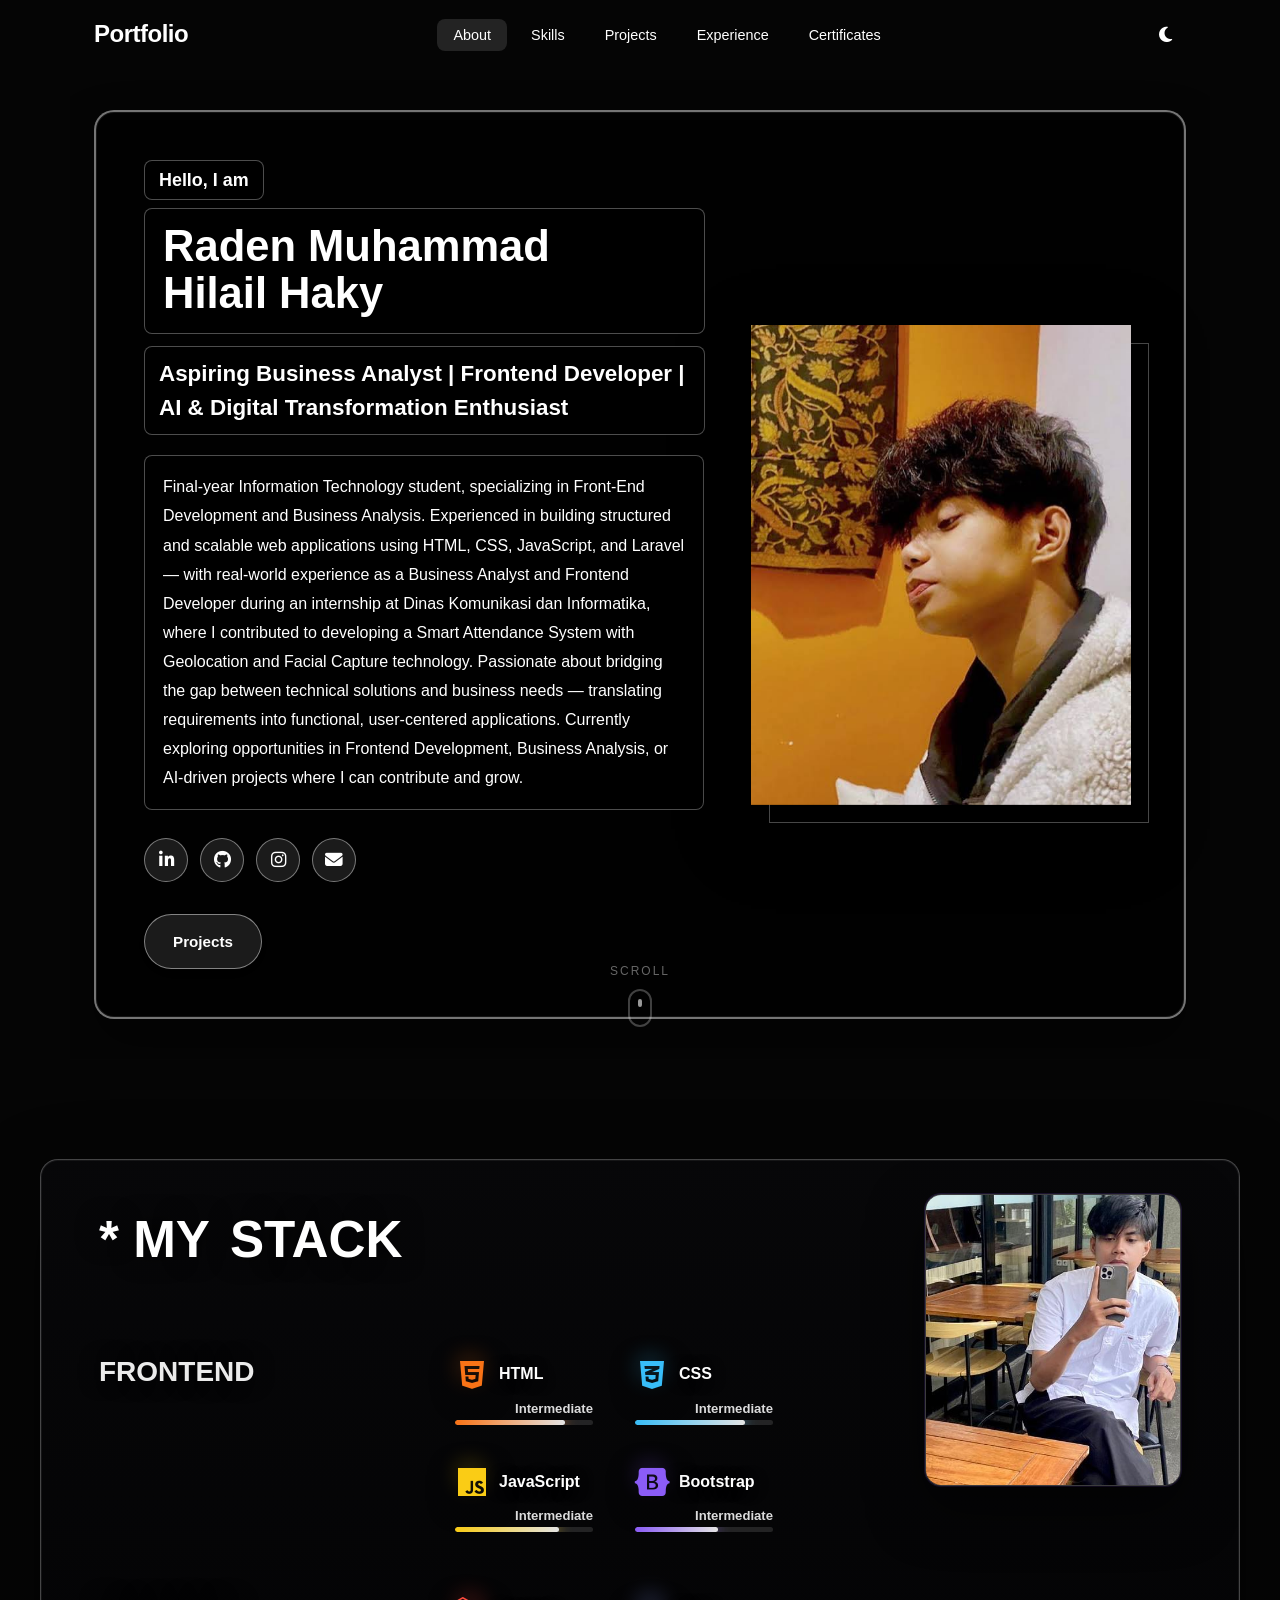
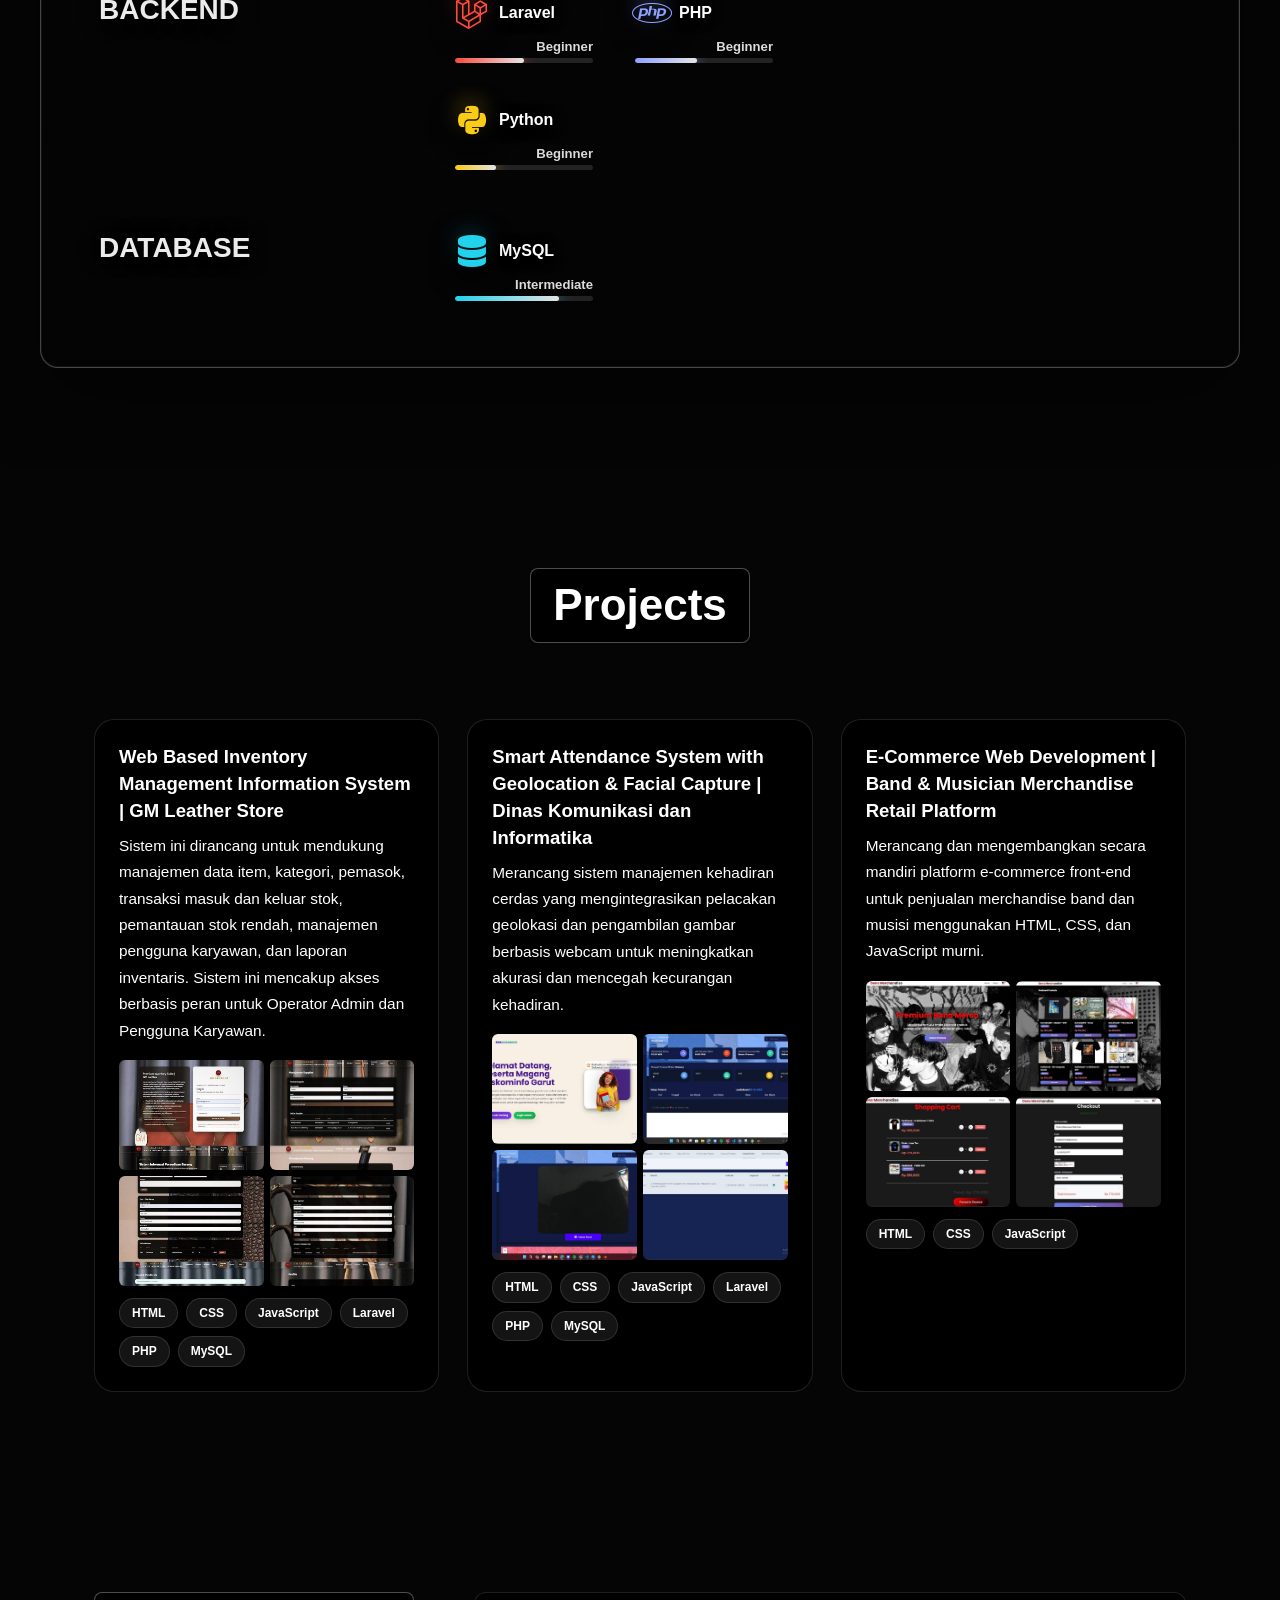
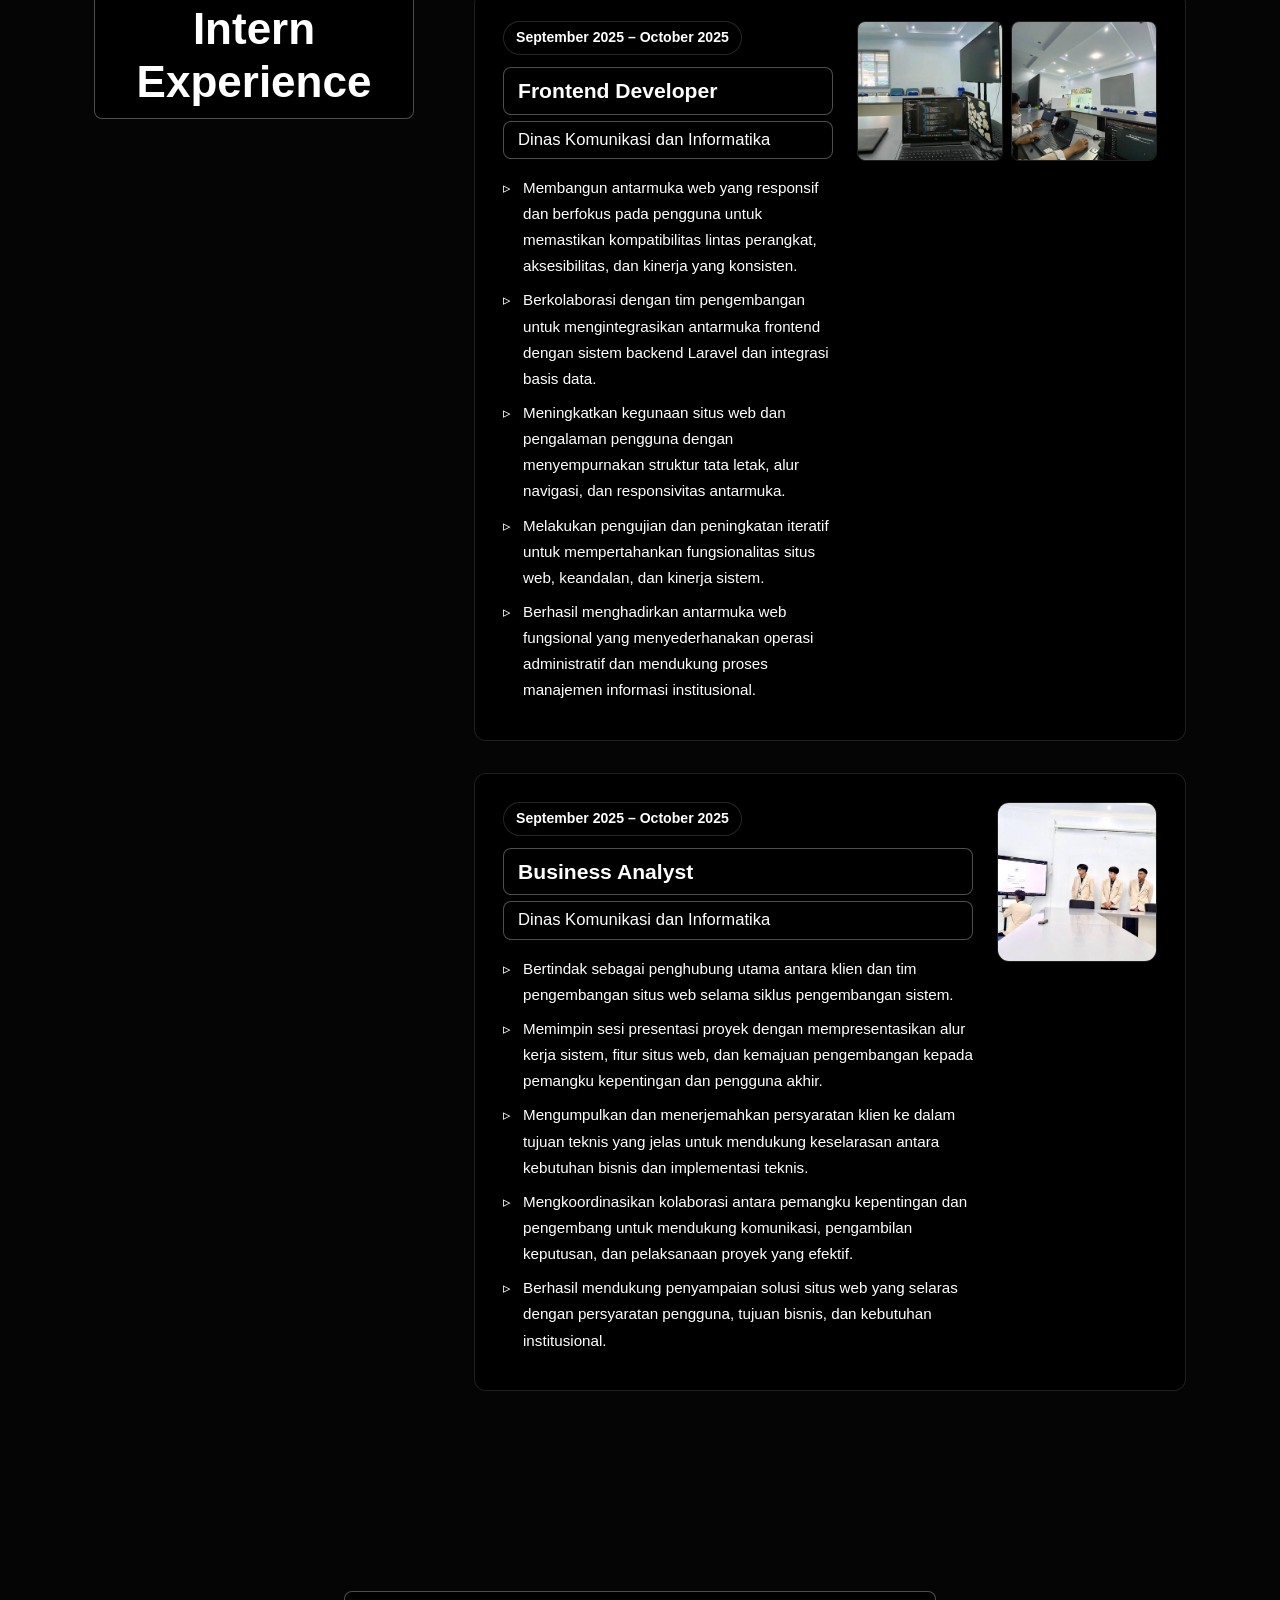
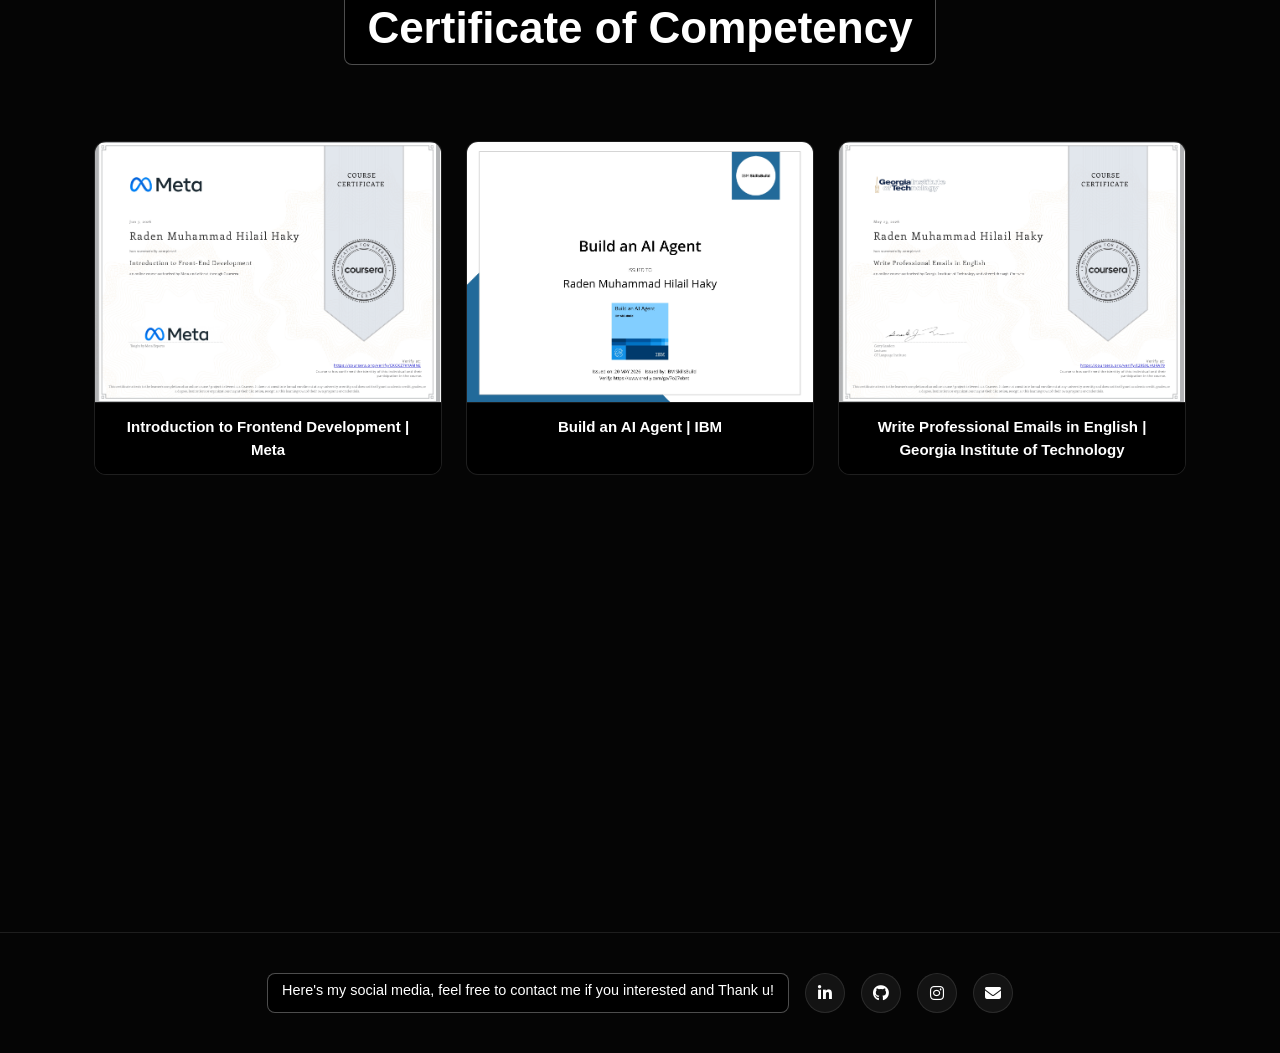
==== index.html @ 504c0bd3 "first commit" ====
<!DOCTYPE html>
<html lang="id">
<head>
  <meta charset="UTF-8">
  <meta name="viewport" content="width=device-width, initial-scale=1.0">
  <meta name="description" content="Portfolio - Raden Muhammad Hilail Haky | Web Developer">
  <title>Raden Muhammad Hilail Haky | Portfolio</title>

  <!-- Font Awesome Icons -->
  <link rel="stylesheet" href="https://cdnjs.cloudflare.com/ajax/libs/font-awesome/6.5.1/css/all.min.css">

  <!-- Stylesheet -->
  <link rel="stylesheet" href="style.css">
</head>
<body>

  <!-- ========== NAVBAR ========== -->
  <header class="navbar" id="navbar">
    <div class="container navbar__inner">
      <a href="#hero" class="navbar__logo">Portfolio</a>

      <nav class="navbar__nav" id="navMenu">
        <ul class="navbar__list">
          <li><a href="#hero" class="navbar__link active">About</a></li>
          <li><a href="#skills" class="navbar__link">Skills</a></li>
          <li><a href="#projects" class="navbar__link">Projects</a></li>
          <li><a href="#experience" class="navbar__link">Experience</a></li>
          <li><a href="#certificates" class="navbar__link">Certificates</a></li>
        </ul>
      </nav>

      <div class="navbar__actions">
        <button class="theme-toggle" id="themeToggle" aria-label="Toggle dark mode">
          <i class="fas fa-moon"></i>
        </button>
        <button class="hamburger" id="hamburger" aria-label="Toggle menu" aria-expanded="false">
          <span></span>
          <span></span>
          <span></span>
        </button>
      </div>
    </div>
  </header>

  <main>

    <div class="bg-seamless" aria-hidden="true"></div>

    <!-- ========== HERO SECTION ========== -->
    <section class="hero" id="hero">
      <div id="lineWavesBg" class="line-waves-bg" aria-hidden="true"></div>

      <div class="parallax-scene" id="parallaxScene" aria-hidden="true">
        <div class="parallax-layer parallax-layer--sky" data-speed="0.05"></div>
        <div class="parallax-layer parallax-layer--stars" data-speed="0.08">
          <span class="star" style="--x:8%;--y:12%;--s:2px;--d:0s"></span>
          <span class="star" style="--x:22%;--y:28%;--s:3px;--d:0.5s"></span>
          <span class="star" style="--x:45%;--y:8%;--s:2px;--d:1s"></span>
          <span class="star" style="--x:68%;--y:18%;--s:3px;--d:1.5s"></span>
          <span class="star" style="--x:85%;--y:35%;--s:2px;--d:0.3s"></span>
          <span class="star" style="--x:15%;--y:55%;--s:2px;--d:0.8s"></span>
          <span class="star" style="--x:55%;--y:42%;--s:3px;--d:1.2s"></span>
          <span class="star" style="--x:78%;--y:62%;--s:2px;--d:0.6s"></span>
          <span class="star" style="--x:92%;--y:15%;--s:2px;--d:1.8s"></span>
          <span class="star" style="--x:35%;--y:22%;--s:2px;--d:0.4s"></span>
          <span class="star" style="--x:62%;--y:48%;--s:2px;--d:1.1s"></span>
          <span class="star" style="--x:5%;--y:38%;--s:3px;--d:0.9s"></span>
        </div>
        <div class="parallax-layer parallax-layer--moon" data-speed="0.12" data-mouse="0.04">
          <div class="moon"></div>
        </div>
        <div class="parallax-layer parallax-layer--cloud parallax-layer--cloud-back" data-speed="0.2" data-mouse="0.06">
          <div class="cloud cloud--lg"></div>
          <div class="cloud cloud--md cloud--right"></div>
        </div>
        <div class="parallax-layer parallax-layer--mountains parallax-layer--mountains-back" data-speed="0.35">
          <svg viewBox="0 0 1440 320" preserveAspectRatio="none" xmlns="http://www.w3.org/2000/svg">
            <path fill="var(--parallax-mountain-back)" d="M0,192L48,197.3C96,203,192,213,288,229.3C384,245,480,267,576,250.7C672,235,768,181,864,181.3C960,181,1056,235,1152,234.7C1248,235,1344,181,1392,154.7L1440,128L1440,320L1392,320C1344,320,1248,320,1152,320C1056,320,960,320,864,320C768,320,672,320,576,320C480,320,384,320,288,320C192,320,96,320,48,320L0,320Z"/>
          </svg>
        </div>
        <div class="parallax-layer parallax-layer--mountains parallax-layer--mountains-mid" data-speed="0.5">
          <svg viewBox="0 0 1440 320" preserveAspectRatio="none" xmlns="http://www.w3.org/2000/svg">
            <path fill="var(--parallax-mountain-mid)" d="M0,224L60,213.3C120,203,240,181,360,186.7C480,192,600,224,720,213.3C840,203,960,149,1080,138.7C1200,128,1320,160,1380,176L1440,192L1440,320L1380,320C1320,320,1200,320,1080,320C960,320,840,320,720,320C600,320,480,320,360,320C240,320,120,320,60,320L0,320Z"/>
          </svg>
        </div>
        <div class="parallax-layer parallax-layer--orbs" data-speed="0.42" data-mouse="0.08">
          <span class="orb orb--1"></span>
          <span class="orb orb--2"></span>
          <span class="orb orb--3"></span>
        </div>
        <div class="parallax-layer parallax-layer--mountains parallax-layer--mountains-front" data-speed="0.65">
          <svg viewBox="0 0 1440 320" preserveAspectRatio="none" xmlns="http://www.w3.org/2000/svg">
            <path fill="var(--parallax-mountain-front)" d="M0,256L80,245.3C160,235,320,213,480,218.7C640,224,800,256,960,250.7C1120,245,1280,203,1360,181.3L1440,160L1440,320L1360,320C1280,320,1120,320,960,320C800,320,640,320,480,320C320,320,160,320,80,320L0,320Z"/>
          </svg>
        </div>
        <div class="parallax-layer parallax-layer--cloud parallax-layer--cloud-front" data-speed="0.78" data-mouse="0.1">
          <div class="cloud cloud--sm"></div>
          <div class="cloud cloud--md cloud--left"></div>
        </div>
      </div>

      <div class="container hero__content" id="heroContent" data-speed="0.03" data-mouse="0.015">
        <div class="hero__card">
          <div class="hero__text">
            <p class="hero__greeting">Hello, I am</p>
            <h1 class="hero__name">Raden Muhammad Hilail Haky</h1>
            <h2 class="hero__role">Aspiring Business Analyst | Frontend Developer | AI & Digital Transformation Enthusiast</h2>
            <p class="hero__desc">Final-year Information Technology student,
specializing in Front-End Development and Business Analysis.
Experienced in building structured and scalable web applications
using HTML, CSS, JavaScript, and Laravel — with real-world
experience as a Business Analyst and Frontend Developer
during an internship at Dinas Komunikasi dan Informatika, where
I contributed to developing a Smart Attendance System with
Geolocation and Facial Capture technology.

Passionate about bridging the gap between technical solutions
and business needs — translating requirements into functional,
user-centered applications.

Currently exploring opportunities in Frontend Development,
Business Analysis, or AI-driven projects where I can contribute
and grow.</p>
              
            <div class="hero__social">
              <a href="https://linkedin.com/in/hilailhaky" target="_blank" rel="noopener noreferrer" aria-label="LinkedIn">
                <i class="fab fa-linkedin-in"></i>
              </a>
              <a href="https://github.com/hilailhaky" target="_blank" rel="noopener noreferrer" aria-label="GitHub">
                <i class="fab fa-github"></i>
              </a>
              <a href="https://instagram.com/hilailhaky" target="_blank" rel="noopener noreferrer" aria-label="Instagram">
                <i class="fab fa-instagram"></i>
              </a>
              <a href="mailto:hilailhaky015@gmail.com" aria-label="Email">
                <i class="fas fa-envelope"></i>
              </a>
            </div>

            <div class="hero__cta">
              <a href="#projects" class="btn btn--primary">Projects</a>
            </div>
          </div>

          <div class="hero__image-wrapper">
            <div class="hero__image-ring" tabindex="0" role="button" aria-label="Foto profil interaktif. Ganti file di images/AING.jpg sesuai foto yang diinginkan.">
              <img src="images/AING.jpg" alt="Foto Profil Raden Muhammad Hilail Haky" class="hero__image">
            </div>
          </div>
        </div>
      </div>

      <a href="#skills" class="hero__scroll" aria-label="Scroll ke bawah">
        <span class="hero__scroll-text">Scroll</span>
        <span class="hero__scroll-dot"></span>
      </a>
    </section>

    <!-- ========== SKILLS SECTION ========== -->
    <section class="section skills" id="skills">
      <div class="container">
        <div class="section__header reveal">
          
          <h2 class="section__title">Technical Skill</h2>
          
        </div>

        <img src="images/haki-stack.jpeg" alt="Foto Hilail Haky" class="skills__profile-img reveal">

        <div class="skills__category reveal">
          <h3 class="skills__category-title"><i class="fas fa-laptop-code"></i> Frontend</h3>
          <div class="skills__grid">
            <div class="skill-card">
              <i class="fab fa-html5 skill-card__icon"></i>
              <span class="skill-card__name">HTML</span>
              <div class="skill-progress" aria-label="HTML Intermediate">
                <div class="skill-progress__meta"><span></span><strong>Intermediate</strong></div>
                <div class="skill-progress__track"><span style="--progress: 80%;"></span></div>
              </div>  
            </div>
            <div class="skill-card">
              <i class="fab fa-css3-alt skill-card__icon"></i>
              <span class="skill-card__name">CSS</span>
              <div class="skill-progress" aria-label="CSS 80%">
                <div class="skill-progress__meta"><span></span><strong>Intermediate</strong></div>
                <div class="skill-progress__track"><span style="--progress: 80%;"></span></div>
              </div>
            </div>
            <div class="skill-card">
              <i class="fab fa-js skill-card__icon"></i>
              <span class="skill-card__name">JavaScript</span>
              <div class="skill-progress" aria-label="JavaScript 75%">
                <div class="skill-progress__meta"><span></span><strong>Intermediate</strong></div>
                <div class="skill-progress__track"><span style="--progress: 75%;"></span></div>
              </div>
            </div>
            <div class="skill-card">
              <i class="fab fa-bootstrap skill-card__icon"></i>
              <span class="skill-card__name">Bootstrap</span>
              <div class="skill-progress" aria-label="Bootstrap 60%">
                <div class="skill-progress__meta"><span></span><strong>Intermediate</strong></div>
                <div class="skill-progress__track"><span style="--progress: 60%;"></span></div>
              </div>
            </div>
          </div>
        </div>

        <div class="skills__category reveal">
          <h3 class="skills__category-title"><i class="fas fa-server"></i> Backend</h3>
          <div class="skills__grid">
            <div class="skill-card">
              <i class="fab fa-laravel skill-card__icon"></i>
              <span class="skill-card__name">Laravel</span>
              <div class="skill-progress" aria-label="Laravel 50%">
                <div class="skill-progress__meta"><span></span><strong>Beginner</strong></div>
                <div class="skill-progress__track"><span style="--progress: 50%;"></span></div>
              </div>
            </div>
            <div class="skill-card">
              <i class="fab fa-php skill-card__icon"></i>
              <span class="skill-card__name">PHP</span>
              <div class="skill-progress" aria-label="PHP 45%">
                <div class="skill-progress__meta"><span></span><strong>Beginner</strong></div>
                <div class="skill-progress__track"><span style="--progress: 45%;"></span></div>
              </div>
            </div>
            <div class="skill-card">
              <i class="fab fa-python skill-card__icon"></i>
              <span class="skill-card__name">Python</span>
              <div class="skill-progress" aria-label="Python 30%">
                <div class="skill-progress__meta"><span></span><strong>Beginner</strong></div>
                <div class="skill-progress__track"><span style="--progress: 30%;"></span></div>
              </div>
            </div>
          </div>
        </div>

        <div class="skills__category reveal">
          <h3 class="skills__category-title"><i class="fas fa-database"></i> Database</h3>
          <div class="skills__grid">
            <div class="skill-card">
              <i class="fas fa-database skill-card__icon"></i>
              <span class="skill-card__name">MySQL</span>
              <div class="skill-progress" aria-label="MySQL 75%">
                <div class="skill-progress__meta"><span></span><strong>Intermediate</strong></div>
                <div class="skill-progress__track"><span style="--progress: 75%;"></span></div>
              </div>
            </div>
          </div>
        </div>
      </div>
    </section>

    <!-- ========== PROJECTS SECTION ========== -->
    <section class="section projects" id="projects">
      <div class="container">
        <div class="section__header reveal">
          
          <h2 class="section__title">Projects</h2>
          
        </div>

        <div class="projects__grid">

          <article class="project-card reveal">
            <div class="project-card__wrapper">
              <div class="project-card__body">
                <h3 class="project-card__title">Web Based Inventory Management Information System | GM Leather Store</h3>
                <p class="project-card__desc">Sistem ini dirancang untuk mendukung manajemen data item, kategori, pemasok, transaksi masuk dan keluar stok, pemantauan stok rendah, manajemen pengguna karyawan, dan laporan inventaris. Sistem ini mencakup akses berbasis peran untuk Operator Admin dan Pengguna Karyawan.</p>
                <div class="project-card__imgs">
                  <a href="images/login.jpg" target="_blank"><img src="images/login.jpg" alt="Inventory Screenshot 1"></a>
                  <a href="images/login2.jpg" target="_blank"><img src="images/login2.jpg" alt="Inventory Screenshot 2"></a>
                  <a href="images/login3.jpg" target="_blank"><img src="images/login3.jpg" alt="Inventory Screenshot 3"></a>
                  <a href="images/login4.jpg" target="_blank"><img src="images/login4.jpg" alt="Inventory Screenshot 4"></a>
                </div>
                <div class="project-card__tags">
                  <span>HTML</span><span>CSS</span><span>JavaScript</span>
                  <span>Laravel</span><span>PHP</span><span>MySQL</span>
                </div>
              </div>
            </div>
          </article>

          <article class="project-card reveal">
            <div class="project-card__wrapper">
              <div class="project-card__body">
                <h3 class="project-card__title">Smart Attendance System with Geolocation & Facial Capture | Dinas Komunikasi dan Informatika</h3>
                <p class="project-card__desc">Merancang sistem manajemen kehadiran cerdas yang mengintegrasikan pelacakan geolokasi dan pengambilan gambar berbasis webcam untuk meningkatkan akurasi dan mencegah kecurangan kehadiran.</p>
                <div class="project-card__imgs">
                  <a href="images/magang1.jpg" target="_blank"><img src="images/magang1.jpg" alt="Attendance Screenshot 1"></a>
                  <a href="images/magang2.jpg" target="_blank"><img src="images/magang2.jpg" alt="Attendance Screenshot 2"></a>
                  <a href="images/magang3.jpg" target="_blank"><img src="images/magang3.jpg" alt="Attendance Screenshot 3"></a>
                  <a href="images/magang4.jpg" target="_blank"><img src="images/magang4.jpg" alt="Attendance Screenshot 4"></a>
                </div>
                <div class="project-card__tags">
                  <span>HTML</span><span>CSS</span><span>JavaScript</span>
                  <span>Laravel</span><span>PHP</span><span>MySQL</span>
                </div>
              </div>
            </div>
          </article>

          <article class="project-card reveal">
            <div class="project-card__wrapper">
              <div class="project-card__body">
                <h3 class="project-card__title">E-Commerce Web Development | Band & Musician Merchandise Retail Platform</h3>
                <p class="project-card__desc">Merancang dan mengembangkan secara mandiri platform e-commerce front-end untuk penjualan merchandise band dan musisi menggunakan HTML, CSS, dan JavaScript murni.</p>
                <div class="project-card__imgs">
                  <a href="images/band1.jpg" target="_blank"><img src="images/band1.jpg" alt="Band Screenshot 1"></a>
                  <a href="images/band2.jpg" target="_blank"><img src="images/band2.jpg" alt="Band Screenshot 2"></a>
                  <a href="images/band3.jpg" target="_blank"><img src="images/band3.jpg" alt="Band Screenshot 3"></a>
                  <a href="images/band4.jpg" target="_blank"><img src="images/band4.jpg" alt="Band Screenshot 4"></a>
                </div>
                <div class="project-card__tags">
                  <span>HTML</span><span>CSS</span><span>JavaScript</span>
                </div>
              </div>
            </div>
          </article>

        </div>
      </div>
    </section>

    <!-- ========== EXPERIENCE SECTION ========== -->
    <section class="section experience" id="experience">
      <div class="timeline__wrapper">

        <div class="section__header reveal">
          
          <h2 class="section__title">Intern Experience</h2>
          
        </div>

        <div class="experience_grid">

          <!-- Experience 1: Frontend Developer -->
          <div class="timeline__content reveal">
            <div class="timeline__wrapper">
              <div class="timeline__text">
                <span class="timeline__period">September 2025 – October 2025</span>
                <h3 class="timeline__role">Frontend Developer</h3>
                <h4 class="timeline__company">Dinas Komunikasi dan Informatika</h4>
                <ul class="timeline__desc">
                  <li>Membangun antarmuka web yang responsif dan berfokus pada pengguna untuk memastikan kompatibilitas lintas perangkat, aksesibilitas, dan kinerja yang konsisten.</li>
                  <li>Berkolaborasi dengan tim pengembangan untuk mengintegrasikan antarmuka frontend dengan sistem backend Laravel dan integrasi basis data.</li>
                  <li>Meningkatkan kegunaan situs web dan pengalaman pengguna dengan menyempurnakan struktur tata letak, alur navigasi, dan responsivitas antarmuka.</li>
                  <li>Melakukan pengujian dan peningkatan iteratif untuk mempertahankan fungsionalitas situs web, keandalan, dan kinerja sistem.</li>
                  <li>Berhasil menghadirkan antarmuka web fungsional yang menyederhanakan operasi administratif dan mendukung proses manajemen informasi institusional.</li>
                </ul>
              </div>
              <div class="timeline__imgs">
                <img src="images/1fe.jpg" alt="SIMA Frontend 1">
                <img src="images/2fe.jpg" alt="SIMA Frontend 2">
              </div>
            </div>
          </div>

          <!-- Experience 2: Business Analyst -->
          <div class="timeline__content reveal">
            <div class="timeline__wrapper">
              <div class="timeline__text">
                <span class="timeline__period">September 2025 – October 2025</span>
                <h3 class="timeline__role">Business Analyst</h3>
                <h4 class="timeline__company">Dinas Komunikasi dan Informatika</h4>
                <ul class="timeline__desc">
                  <li>Bertindak sebagai penghubung utama antara klien dan tim pengembangan situs web selama siklus pengembangan sistem.</li>
                  <li>Memimpin sesi presentasi proyek dengan mempresentasikan alur kerja sistem, fitur situs web, dan kemajuan pengembangan kepada pemangku kepentingan dan pengguna akhir.</li>
                  <li>Mengumpulkan dan menerjemahkan persyaratan klien ke dalam tujuan teknis yang jelas untuk mendukung keselarasan antara kebutuhan bisnis dan implementasi teknis.</li>
                  <li>Mengkoordinasikan kolaborasi antara pemangku kepentingan dan pengembang untuk mendukung komunikasi, pengambilan keputusan, dan pelaksanaan proyek yang efektif.</li>
                  <li>Berhasil mendukung penyampaian solusi situs web yang selaras dengan persyaratan pengguna, tujuan bisnis, dan kebutuhan institusional.</li>
                </ul>
              </div>
              <img src="images/business.jpg" alt="Foto kegiatan Business Analyst" class="timeline__img">
            </div>
          </div>

        </div>
      </div>
    </section>

    <!-- ========== CERTIFICATES SECTION ========== -->
    <section class="section certificates" id="certificates">
      <div class="container">
        <div class="section__header reveal">
          <h2 class="section__title">Certificate of Competency</h2>
        </div>

        <div class="certificates__grid">

          <div class="cert-card reveal" data-full="images/George.jpg" data-link="https://coursera.org/share/045224f7bacd130024e21190b084db28">
            <img src="images/George.jpg" alt="Introduction to Frontend Development Certificate">
            <div class="cert-card__overlay">
              <i class="fas fa-search-plus"></i>
              <span>Lihat Detail Sertifikat</span>
            </div>
            <p class="cert-card__title">Introduction to Frontend Development | Meta</p>
          </div>

          <div class="cert-card reveal" data-full="images/AGENT.jpg" data-link="https://www.credly.com/earner/earned/share/7cde2bad-bcb6-4f56-8dd0-a8cbc89fa20d">
            <img src="images/AGENT.jpg" alt="Build an Agent Certificate">
            <div class="cert-card__overlay">
              <i class="fas fa-search-plus"></i>
              <span>Lihat Detail Sertifikat</span>
            </div>
            <p class="cert-card__title">Build an AI Agent | IBM</p>
          </div>

          <div class="cert-card reveal" data-full="images/Meta.jpg" data-link="https://coursera.org/share/c60201a3c4ec08d8dd35175e2b1b68c5">
            <img src="images/Meta.jpg" alt="Write Professional Emails in English | Georgia Institute of Technology">
            <div class="cert-card__overlay">
              <i class="fas fa-search-plus"></i>
              <span>Lihat Detail Sertifikat</span>
            </div>
            <p class="cert-card__title">Write Professional Emails in English | Georgia Institute of Technology</p>
          </div>
          <div class="cert-card reveal" data-full="images/hp.jpg" data-link="https://www.life-global.org/certificate/a25bafc0-063d-4d64-845a-b14f71b742c1">
            <img src="images/hp.jpg" alt="AI for Beginners">
            <div class="cert-card__overlay">
              <i class="fas fa-search-plus"></i>
              <span>Lihat Detail Sertifikat</span>
            </div>
            <p class="cert-card__title">AI for Beginners | HP LIFE</p>
          </div>
          <div class="cert-card reveal" data-full="images/Dicoding.jpg" data-link="https://dicoding.com/certificates/81P2OKOOJZOY">
            <img src="images/Dicoding.jpg" alt="Memulai Pemrograman dengan Python | Dicoding Indonesia">
            <div class="cert-card__overlay">
              <i class="fas fa-search-plus"></i>
              <span>Lihat Detail Sertifikat</span>
            </div>
            <p class="cert-card__title">Memulai Pemrograman dengan Python | Dicoding Indonesia</p>
          </div>
          <div class="cert-card reveal" data-full="images/purwadika.jpg" data-link=" https://purwadhika.com/verify-certificate/PWDK-ITFSWDFC-260423-0000003">
            <img src="images/purwadika.jpg" alt="Intro to Full Stack Web Development | Purwadhika Digital Technology School">
            <div class="cert-card__overlay">
              <i class="fas fa-search-plus"></i>
              <span>Lihat Detail Sertifikat</span>
            </div>
            <p class="cert-card__title">Intro to Full Stack Web Development | Purwadhika Digital Technology School</p>
          </div>
          </div>
          




        </div>
      </div>
    </section>

  </main>

  <!-- ========== FOOTER ========== -->
  <footer class="footer">
    <div class="container footer__inner">
      <div class="footer__social">
        <p>Here's my social media, feel free to contact me if you interested and Thank u!</p>
        <a href="https://linkedin.com/in/hilailhaky" target="_blank" rel="noopener noreferrer" aria-label="LinkedIn"><i class="fab fa-linkedin-in"></i></a>
        <a href="https://github.com/hilailhaky" target="_blank" rel="noopener noreferrer" aria-label="GitHub"><i class="fab fa-github"></i></a>
        <a href="https://instagram.com/hilailhaky" target="_blank" rel="noopener noreferrer" aria-label="Instagram"><i class="fab fa-instagram"></i></a>
        <a href="mailto:hilailhaky015@gmail.com" aria-label="Email"><i class="fas fa-envelope"></i></a>
      </div>
    </div>
  </footer>

  <!-- ========== CERTIFICATE LIGHTBOX MODAL ========== -->
  <div class="modal" id="certModal" aria-hidden="true">
    <div class="modal__backdrop" id="modalBackdrop"></div>
    <div class="modal__content">
      <button class="modal__close" id="modalClose" aria-label="Tutup modal">
        <i class="fas fa-times"></i>
      </button>
      <img src="" alt="Certificate Preview" class="modal__image" id="modalImage">
      <a href="#" class="btn btn--primary modal__link" id="modalLink" target="_blank" rel="noopener noreferrer">
        <i class="fas fa-external-link-alt"></i> Buka Sertifikat Asli | CREDENTIAL ID
      </a>
    </div>
  </div>

  <script src="script.js"></script>
  <script type="module">
    import { initLineWaves } from './lineWaves.js?v=5';
    initLineWaves('#lineWavesBg', {
      speed: 0.3,
      innerLineCount: 32,
      outerLineCount: 36,
      warpIntensity: 1,
      rotation: -45,
      edgeFadeWidth: 0,
      colorCycleSpeed: 0.1,
      brightness: 0.58,
      color1: '#ffffff',
      color2: '#d8dee8',
      color3: '#aeb6c2',
      enableMouseInteraction: true,
      mouseInfluence: 2
    });
  </script>

</body>
</html>
---- style.css ----
/* ============================================================
   PORTFOLIO STYLESHEET — FINAL CLEAN VERSION
   Black & White Line Waves Full Background
   ============================================================ */

/* ============================================================
   1. CSS VARIABLES
   ============================================================ */
:root {
  /* Colors */
  --color-primary:       #e2e8f0;
  --color-primary-light: #f8fafc;
  --color-primary-dark:  #ffffff;
  --color-accent:        #cbd5e1;

  /* Background */
  --color-bg:            #0a0a0a;
  --color-bg-alt:        #111111;
  --color-surface:       rgba(255, 255, 255, 0.06);
  --color-surface-hover: rgba(255, 255, 255, 0.10);

  /* Text */
  --color-text:          #f1f5f9;
  --color-text-muted:    #ffffff;
  --color-text-light:    #ffffff;

  /* Border & Shadow */
  --color-border:        rgba(255, 255, 255, 0.22);
  --shadow-sm:           0 1px 3px rgba(0, 0, 0, 0.4);
  --shadow-md:           0 4px 20px rgba(0, 0, 0, 0.5);
  --shadow-lg:           0 10px 40px rgba(0, 0, 0, 0.6);
  --shadow-glow:         0 0 30px rgba(200, 200, 200, 0.15);

  /* Navbar */
  --navbar-height:       70px;
  --navbar-bg:           rgba(8, 8, 8, 0.88);
  --navbar-blur:         blur(14px);

  /* Parallax — transparan agar wave lineWaves.js terlihat */
  --parallax-sky-top:          transparent;
  --parallax-sky-mid:          transparent;
  --parallax-sky-bottom:       transparent;
  --parallax-mountain-back:    transparent;
  --parallax-mountain-mid:     transparent;
  --parallax-mountain-front:   transparent;
  --parallax-cloud:            transparent;
  --parallax-orb:              transparent;
  --parallax-moon-core:        transparent;
  --parallax-moon-glow:        transparent;

  /* Hero card */
  --hero-card-bg:        rgba(0, 0, 0, 0.78);
  --hero-card-border:    rgba(255, 255, 255, 0.46);
  --hero-text:           #ffffff;
  --hero-text-muted:     #ffffff;

  /* Text box overlay — kotak hitam untuk keterbacaan teks */
  --text-box-bg:         rgba(0, 0, 0, 0.84);
  --text-box-border:     rgba(255, 255, 255, 0.30);
  --text-box-radius:     8px;

  /* Layout */
  --section-padding:     100px;
  --container-width:     1140px;
  --container-padding:   24px;

  /* Border radius */
  --radius-sm:   8px;
  --radius-md:   12px;
  --radius-lg:   20px;
  --radius-full: 9999px;

  /* Fonts */
  --font-body:    'Inter', sans-serif;
  --font-heading: 'Space Grotesk', sans-serif;

  /* Transitions */
  --transition-fast: 0.2s ease;
  --transition-base: 0.3s ease;
  --transition-slow: 0.5s ease;
}

/* Dark mode override */
[data-theme="dark"] {
  --color-primary:       #818cf8;
  --color-primary-light: #a5b4fc;
  --color-accent:        #22d3ee;
  --color-bg:            #0a0a0a;
  --color-bg-alt:        #111111;
  --color-surface:       rgba(255, 255, 255, 0.06);
  --color-text:          #f1f5f9;
  --color-text-muted:    #ffffff;
  --color-border:        rgba(255, 255, 255, 0.10);
  --navbar-bg:           rgba(8, 8, 8, 0.92);
}

/* Light mode override */
[data-theme="light"] {
  --color-bg:            #f8fafc;
  --color-bg-alt:        #ffffff;
  --color-surface:       rgba(0, 0, 0, 0.04);
  --color-surface-hover: rgba(0, 0, 0, 0.07);
  --color-text:          #0f172a;
  --color-text-muted:    #334155;
  --color-border:        rgba(0, 0, 0, 0.10);
  --navbar-bg:           rgba(248, 250, 252, 0.90);
  --hero-card-bg:        rgba(0, 0, 0, 0.86);
  --hero-card-border:    rgba(255, 255, 255, 0.18);
  --hero-text:           #ffffff;
  --hero-text-muted:     #ffffff;
  --text-box-bg:         rgba(0, 0, 0, 0.9);
  --text-box-border:     rgba(255, 255, 255, 0.22);
}


/* ============================================================
   2. RESET & BASE
   ============================================================ */
*,
*::before,
*::after {
  margin: 0;
  padding: 0;
  box-sizing: border-box;
}

html {
  background: #050505;
  scroll-behavior: smooth;
  scroll-padding-top: var(--navbar-height);
  width: 100%;
  max-width: 100%;
  overflow-x: hidden;
}

body {
  font-family: var(--font-body);
  font-size: 16px;
  line-height: 1.7;
  color: var(--color-text);
  background: #050505;
  overflow-x: hidden;
  width: 100%;
  max-width: 100%;
  position: relative;
  transition: color var(--transition-base);
  min-height: 100vh;
}

img {
  max-width: 100%;
  height: auto;
  display: block;
}

a {
  text-decoration: none;
  color: inherit;
  transition: color var(--transition-fast);
}

ul { list-style: none; }

button {
  border: none;
  background: none;
  cursor: pointer;
  font-family: inherit;
}

.container {
  width: 100%;
  max-width: var(--container-width);
  margin: 0 auto;
  padding: 0 var(--container-padding);
  overflow-x: clip;
}


/* ============================================================
   3. LINE WAVES BACKGROUND (FIXED FULL SCREEN)
   ============================================================ */
#lineWavesBg {
  display: none;
}

body > canvas {
  position: fixed !important;
  top: 0 !important;
  left: 0 !important;
  width: 100vw !important;
  height: 100vh !important;
  z-index: 0 !important;
  pointer-events: none !important;
  display: block !important;
  opacity: 0.68;
  mix-blend-mode: screen;
}

main,
.hero,
.section,
.skills,
.projects,
.experience,
.certificates,
.footer {
  background: transparent !important;
  position: relative;
  z-index: 2;
  max-width: 100%;
  overflow-x: clip;
}

.bg-seamless,
.bg-ux {
  display: none !important;
}


/* ============================================================
   4. SECTION COMMON
   ============================================================ */
.section {
  padding: var(--section-padding) 0;
}

.section__header {
  text-align: center;
  margin-bottom: 60px;
}

/* --- TEXT BOX OVERLAYS --- */
/* Tag kecil di atas judul section (misal "KEAHLIAN") */
.section__tag {
  display: inline-block;
  font-size: 0.95rem;
  font-weight: 600;
  color: #ffffff;
  text-transform: uppercase;
  letter-spacing: 2px;
  margin-bottom: 12px;
  background: var(--text-box-bg);
  border: 1px solid var(--text-box-border);
  border-radius: var(--text-box-radius);
  padding: 4px 14px;
}

/* Judul utama section */
.section__title {
  font-family: var(--font-heading);
  font-size: clamp(2rem, 5vw, 2.75rem);
  font-weight: 700;
  margin-bottom: 16px;
  color: #ffffff;
  display: inline-block;
  background: var(--text-box-bg);
  border: 1px solid var(--text-box-border);
  border-radius: var(--text-box-radius);
  padding: 10px 22px;
  line-height: 1.2;
}

/* Deskripsi/subtitle section */
.section__subtitle {
  font-size: 1.08rem;
  color: #ffffff;
  max-width: 560px;
  margin: 0 auto;
  display: inline-block;
  background: var(--text-box-bg);
  border: 1px solid var(--text-box-border);
  border-radius: var(--text-box-radius);
  padding: 10px 18px;
  line-height: 1.65;
}


/* ============================================================
   5. BUTTONS
   ============================================================ */
.btn {
  display: inline-flex;
  align-items: center;
  gap: 8px;
  padding: 14px 28px;
  font-size: 0.95rem;
  font-weight: 600;
  border-radius: var(--radius-full);
  transition: all var(--transition-base);
  cursor: pointer;
}

.btn--primary {
  background: rgba(255, 255, 255, 0.10);
  color: #ffffff;
  border: 1px solid rgba(255,255,255,0.46);
  box-shadow: 0 4px 20px rgba(0,0,0,0.4);
}

.btn--primary:hover {
  transform: translateY(-2px);
  background: rgba(255, 255, 255, 0.18);
  color: #ffffff;
  border-color: rgba(255, 255, 255, 0.72);
  box-shadow: 0 8px 30px rgba(0,0,0,0.5);
}

.btn--outline {
  border: 2px solid var(--color-primary);
  color: var(--color-primary);
  background: transparent;
}

.btn--outline:hover {
  background: var(--color-primary);
  color: #0a0a0a;
  transform: translateY(-2px);
}

.btn--glass {
  border: 1px solid rgba(255,255,255,0.25);
  color: #fff;
  background: rgba(255,255,255,0.08);
}

.btn--glass:hover {
  background: rgba(255,255,255,0.15);
  border-color: rgba(255,255,255,0.4);
}


/* ============================================================
   6. NAVBAR
   ============================================================ */
.navbar {
  position: fixed;
  top: 0;
  left: 0;
  width: 100%;
  height: var(--navbar-height);
  background: transparent;
  border-bottom: 1px solid transparent;
  z-index: 1000;
  transition: background var(--transition-base), box-shadow var(--transition-base), border-color var(--transition-base);
}

.navbar.scrolled {
  background: var(--navbar-bg);
  backdrop-filter: var(--navbar-blur);
  -webkit-backdrop-filter: var(--navbar-blur);
  border-bottom-color: var(--color-border);
  box-shadow: var(--shadow-md);
}

.navbar:not(.scrolled) .navbar__logo,
.navbar:not(.scrolled) .navbar__link,
.navbar:not(.scrolled) .theme-toggle {
  color: #fff;
}

.navbar:not(.scrolled) .navbar__link:hover,
.navbar:not(.scrolled) .navbar__link.active {
  color: #fff;
  background: rgba(255, 255, 255, 0.12);
}

.navbar:not(.scrolled) .hamburger span {
  background: #fff;
}

[data-theme="light"] .navbar:not(.scrolled) .navbar__logo,
[data-theme="light"] .navbar:not(.scrolled) .navbar__link,
[data-theme="light"] .navbar:not(.scrolled) .theme-toggle {
  color: #0f172a;
}

[data-theme="light"] .navbar:not(.scrolled) .navbar__link:hover,
[data-theme="light"] .navbar:not(.scrolled) .navbar__link.active {
  color: #0f172a;
  background: rgba(15, 23, 42, 0.08);
}

[data-theme="light"] .navbar:not(.scrolled) .hamburger span {
  background: #0f172a;
}

.navbar__inner {
  display: flex;
  align-items: center;
  justify-content: space-between;
  height: 100%;
}

.navbar__logo {
  font-family: var(--font-heading);
  font-size: 1.5rem;
  font-weight: 700;
  color: #ffffff;
  letter-spacing: -0.5px;
}

[data-theme="light"] .navbar__logo {
  color: #0f172a;
}

.navbar__list {
  display: flex;
  align-items: center;
  gap: 8px;
}

.navbar__link {
  padding: 8px 16px;
  font-size: 0.9rem;
  font-weight: 500;
  color: var(--color-text-muted);
  border-radius: var(--radius-sm);
  transition: all var(--transition-fast);
}

.navbar__link:hover,
.navbar__link.active {
  color: var(--color-text);
  background: var(--color-surface-hover);
}

.navbar__actions {
  display: flex;
  align-items: center;
  gap: 12px;
}

.theme-toggle {
  width: 40px;
  height: 40px;
  display: flex;
  align-items: center;
  justify-content: center;
  border-radius: var(--radius-full);
  color: var(--color-text-muted);
  font-size: 1.1rem;
  transition: all var(--transition-fast);
}

.theme-toggle:hover {
  background: var(--color-surface-hover);
  color: var(--color-text);
}

.hamburger {
  display: none;
  flex-direction: column;
  justify-content: center;
  gap: 5px;
  width: 40px;
  height: 40px;
  padding: 8px;
}

.hamburger span {
  display: block;
  width: 100%;
  height: 2px;
  background: var(--color-text);
  border-radius: 2px;
  transition: all var(--transition-base);
}

.hamburger.active span:nth-child(1) { transform: translateY(7px) rotate(45deg); }
.hamburger.active span:nth-child(2) { opacity: 0; }
.hamburger.active span:nth-child(3) { transform: translateY(-7px) rotate(-45deg); }


/* ============================================================
   7. HERO SECTION & PARALLAX
   ============================================================ */
.hero {
  position: relative;
  min-height: 100vh;
  min-height: 100dvh;
  display: flex;
  align-items: center;
  justify-content: center;
  padding-top: var(--navbar-height);
  overflow: hidden;
}

.parallax-scene {
  position: absolute;
  inset: 0;
  overflow: hidden;
  pointer-events: none;
}

.parallax-layer {
  position: absolute;
  will-change: transform;
}

.parallax-layer--sky {
  inset: 0;
  background: transparent;
}

.parallax-layer--moon,
.parallax-layer--cloud,
.parallax-layer--mountains,
.parallax-layer--orbs,
.star,
.moon,
.cloud,
.orb {
  display: none !important;
}

.parallax-layer--stars { inset: 0; }

.star {
  position: absolute;
  left: var(--x);
  top: var(--y);
  width: var(--s);
  height: var(--s);
  background: #fff;
  border-radius: 50%;
  animation: twinkle 3s ease-in-out infinite;
  animation-delay: var(--d);
  box-shadow: 0 0 6px rgba(255,255,255,0.6);
}

@keyframes twinkle {
  0%, 100% { opacity: 0.2; transform: scale(1); }
  50%       { opacity: 0.8; transform: scale(1.3); }
}

.parallax-layer--moon {
  top: 12%; right: 15%;
  width: 120px; height: 120px;
}

.moon {
  width: 100%; height: 100%;
  border-radius: 50%;
  background: radial-gradient(circle at 35% 35%, #e2e8f0, #ffffff);
  box-shadow:
    0 0 60px rgba(200,200,200,0.25),
    0 0 120px rgba(200,200,200,0.10),
    inset -8px -8px 16px rgba(0,0,0,0.2);
}

.parallax-layer--cloud { inset: 0; }

.cloud {
  position: absolute;
  background: var(--parallax-cloud);
  border-radius: 100px;
  filter: blur(1px);
}

.cloud--lg { width: 200px; height: 60px; top: 25%; left: 10%; }
.cloud--lg::before, .cloud--lg::after {
  content: ''; position: absolute;
  background: inherit; border-radius: 50%;
}
.cloud--lg::before { width: 80px; height: 80px; top: -40px; left: 30px; }
.cloud--lg::after  { width: 100px; height: 100px; top: -50px; right: 30px; }

.cloud--md { width: 140px; height: 45px; top: 18%; }
.cloud--right { right: 20%; }
.cloud--left  { left: 5%; bottom: 35%; top: auto; }
.cloud--md::before, .cloud--md::after {
  content: ''; position: absolute;
  background: inherit; border-radius: 50%;
}
.cloud--md::before { width: 55px; height: 55px; top: -28px; left: 20px; }
.cloud--md::after  { width: 65px; height: 65px; top: -32px; right: 15px; }

.cloud--sm { width: 100px; height: 35px; bottom: 28%; right: 8%; }
.cloud--sm::before {
  content: ''; position: absolute;
  width: 45px; height: 45px; top: -22px; left: 15px;
  background: inherit; border-radius: 50%;
}

.parallax-layer--mountains {
  bottom: 0; left: 0;
  width: 100%; height: 45%;
}

.parallax-layer--mountains svg { width: 100%; height: 100%; }

.parallax-layer--mountains-back  { z-index: 1; height: 38%; }
.parallax-layer--mountains-mid   { z-index: 2; height: 42%; }
.parallax-layer--mountains-front { z-index: 4; height: 48%; }

.parallax-layer--orbs { inset: 0; }

.orb {
  position: absolute;
  border-radius: 50%;
  background: var(--parallax-orb);
  filter: blur(40px);
}

.orb--1 { width: 180px; height: 180px; top: 30%; left: 8%; }
.orb--2 { width: 120px; height: 120px; top: 55%; right: 12%; }
.orb--3 { width: 90px;  height: 90px;  top: 20%; left: 45%; }

/* Hero content */
.hero__content {
  position: relative;
  z-index: 2;
  width: 100%;
  padding: 40px var(--container-padding);
}

.hero__card {
  display: grid;
  grid-template-columns: minmax(0, 1.18fr) minmax(280px, 0.82fr);
  gap: 42px;
  align-items: center;
  padding: 48px;
  background: var(--hero-card-bg);
  border: 2px solid var(--hero-card-border);
  border-radius: var(--radius-lg);
  box-shadow:
    0 25px 50px rgba(0, 0, 0, 0.46),
    inset 0 0 0 1px rgba(255, 255, 255, 0.08);
  backdrop-filter: none;
  -webkit-backdrop-filter: none;
}

.hero__text {
  min-width: 0;
}

/* --- TEXT BOX pada Hero --- */
.hero__greeting {
  font-size: 1.12rem;
  color: #ffffff;
  margin-bottom: 8px;
  font-weight: 700;
  display: inline-block;
  background: var(--text-box-bg);
  border: 1px solid var(--text-box-border);
  border-radius: var(--text-box-radius);
  padding: 7px 14px;
  line-height: 1.35;
}

.hero__name {
  font-family: var(--font-heading);
  font-size: clamp(2.25rem, 3.4vw, 3.15rem);
  font-weight: 700;
  line-height: 1.08;
  margin-bottom: 12px;
  color: #ffffff;
  display: block;
  width: 100%;
  max-width: 640px;
  background: var(--text-box-bg);
  border: 1px solid var(--text-box-border);
  border-radius: var(--text-box-radius);
  padding: 14px 18px 16px;
  text-shadow: 0 2px 16px rgba(0, 0, 0, 0.55);
  overflow-wrap: normal;
  text-wrap: balance;
}

.hero__role {
  font-family: var(--font-heading);
  font-size: clamp(1.05rem, 2.5vw, 1.4rem);
  font-weight: 700;
  color: #ffffff;
  margin-bottom: 20px;
  display: inline-block;
  background: var(--text-box-bg);
  border: 1px solid var(--text-box-border);
  border-radius: var(--text-box-radius);
  padding: 10px 14px;
  line-height: 1.5;
}

.hero__desc {
  font-size: 1rem;
  color: #ffffff;
  max-width: 560px;
  margin-bottom: 28px;
  line-height: 1.82;
  white-space: normal;
  background: var(--text-box-bg);
  border: 1px solid var(--text-box-border);
  border-radius: var(--text-box-radius);
  padding: 16px 18px;
}

.hero__social {
  display: flex;
  gap: 12px;
  margin-bottom: 32px;
}

.hero__social a {
  width: 44px; height: 44px;
  display: flex; align-items: center; justify-content: center;
  border-radius: var(--radius-full);
  background: rgba(255, 255, 255, 0.10);
  border: 1px solid rgba(255, 255, 255, 0.42);
  color: #ffffff;
  font-size: 1.1rem;
  transition: all var(--transition-base);
}

.hero__social a i,
.footer__social a i,
.btn--primary {
  color: #ffffff;
}

.hero__social a:hover {
  background: rgba(255,255,255,0.18);
  border-color: rgba(255,255,255,0.35);
  transform: translateY(-3px);
  box-shadow: 0 8px 25px rgba(255,255,255,0.1);
}

.hero__cta { display: flex; flex-wrap: wrap; gap: 16px; }

.hero__image-wrapper {
  display: flex;
  justify-content: center;
  align-items: center;
}

/* Foto profil: bentuk asimetris — tidak bulat, tidak kotak biasa */
.hero__image-ring {
  position: relative;
  width: clamp(260px, 31vw, 380px);
  height: clamp(330px, 40vw, 480px);
  padding: 0;
  background: none;
  box-shadow: 0 24px 70px rgba(0, 0, 0, 0.48);
  animation: float 7s ease-in-out infinite;
  will-change: transform, filter;
  cursor: pointer;
  outline: none;
  transform-style: preserve-3d;
  transition: transform var(--transition-base), filter var(--transition-base), box-shadow var(--transition-base);
}

/* Frame dekoratif — garis border offset di belakang foto */
.hero__image-ring::before {
  content: '';
  position: absolute;
  inset: 18px -18px -18px 18px;
  border: 1px solid rgba(255, 255, 255, 0.28);
  border-radius: 0;
  transform: translateZ(-16px);
  pointer-events: none;
  z-index: 0;
}

/* Frame kedua — lebih kecil, pudar */
.hero__image-ring::after {
  content: 'Ganti foto: file gambar pada tag img';
  position: absolute;
  left: 18px;
  right: 18px;
  bottom: 18px;
  padding: 10px 12px;
  background: rgba(0, 0, 0, 0.74);
  border: 1px solid rgba(255, 255, 255, 0.18);
  border-radius: 0;
  color: #fff;
  font-size: 0.86rem;
  font-weight: 700;
  line-height: 1.35;
  text-align: center;
  opacity: 0;
  transform: translateY(8px) translateZ(24px);
  transition: opacity var(--transition-base), transform var(--transition-base);
  pointer-events: none;
  z-index: 2;
}

.hero__image-ring:hover,
.hero__image-ring:focus-visible,
.hero__image-ring.is-active {
  filter: brightness(1.06) contrast(1.05);
  box-shadow: 0 34px 85px rgba(0, 0, 0, 0.62);
}

.hero__image-ring:hover::after,
.hero__image-ring:focus-visible::after,
.hero__image-ring.is-active::after {
  opacity: 1;
  transform: translateY(0) translateZ(24px);
}

.hero__image {
  width: 100%;
  height: 100%;
  object-fit: cover;
  object-position: center center;
  /* Bentuk organik asimetris — bukan bulat, bukan kotak */
  border-radius: 0;
  border: none;
  display: block;
  position: relative;
  z-index: 1;
  /* NO filter, NO blur — gambar selalu tajam saat scroll */
  filter: none;
  -webkit-filter: none;
  will-change: transform;
  backface-visibility: hidden;
  -webkit-backface-visibility: hidden;
  transform: translateZ(0);
  -webkit-transform: translateZ(0);
}

@keyframes float {
  0%, 100% { transform: translateY(0) translateZ(0); }
  50%       { transform: translateY(-10px) translateZ(0); }
}

.hero__scroll {
  position: absolute;
  bottom: 32px; left: 50%;
  transform: translateX(-50%);
  display: flex; flex-direction: column;
  align-items: center; gap: 8px;
  z-index: 10;
  color: rgba(255,255,255,0.4);
  font-size: 0.75rem;
  letter-spacing: 2px;
  text-transform: uppercase;
  transition: color var(--transition-fast);
}

.hero__scroll:hover { color: rgba(255,255,255,0.8); }

.hero__scroll-dot {
  width: 24px; height: 38px;
  border: 2px solid rgba(255,255,255,0.25);
  border-radius: 20px;
  position: relative;
}

.hero__scroll-dot::after {
  content: '';
  position: absolute;
  top: 8px; left: 50%;
  transform: translateX(-50%);
  width: 4px; height: 8px;
  background: rgba(255,255,255,0.6);
  border-radius: 2px;
  animation: scrollBounce 2s infinite;
}

@keyframes scrollBounce {
  0%, 100% { transform: translateX(-50%) translateY(0); opacity: 1; }
  50%       { transform: translateX(-50%) translateY(10px); opacity: 0.3; }
}


/* ============================================================
   8. SKILLS SECTION
   ============================================================ */
.skills__category { margin-bottom: 48px; }
.skills__category:last-child { margin-bottom: 0; }

/* --- TEXT BOX pada label kategori skills --- */
.skills__category-title {
  font-family: var(--font-heading);
  font-size: 1.25rem;
  font-weight: 600;
  margin-bottom: 24px;
  display: inline-flex;
  align-items: center;
  gap: 10px;
  color: #ffffff;
  background: var(--text-box-bg);
  border: 1px solid var(--text-box-border);
  border-radius: var(--text-box-radius);
  padding: 6px 16px;
}

.skills__category-title i { color: #ffffff; }

.skills__grid {
  display: grid;
  grid-template-columns: repeat(auto-fill, minmax(190px, 1fr));
  gap: 16px;
}

/* Skill card sudah punya background gelap — nama skill cukup diberi kotak tipis */
.skill-card {
  display: flex;
  flex-direction: column;
  align-items: stretch;
  gap: 12px;
  padding: 24px 18px;
  background: rgba(0, 0, 0, 0.82);
  border: 1px solid rgba(255, 255, 255, 0.22);
  border-radius: var(--radius-md);
  transition: all var(--transition-base);
  cursor: default;
}

.skill-card:hover {
  transform: translateY(-5px);
  border-color: rgba(255,255,255,0.35);
  box-shadow: 0 8px 30px rgba(0,0,0,0.6);
  background: rgba(0, 0, 0, 0.92);
}

.skill-card__icon {
  font-size: 2.25rem;
  color: #ffffff;
  transition: transform var(--transition-base);
  align-self: center;
}

.skill-card:hover .skill-card__icon { transform: scale(1.15); }

.skill-card__name {
  font-size: 0.9rem;
  font-weight: 500;
  color: #ffffff;
  text-align: center;
}

.skill-progress {
  width: 100%;
  margin-top: 2px;
}

.skill-progress__meta {
  display: flex;
  align-items: center;
  justify-content: space-between;
  gap: 12px;
  margin-bottom: 7px;
  color: #ffffff;
  font-size: 0.76rem;
  line-height: 1;
}

.skill-progress__meta span {
  color: rgba(255, 255, 255, 0.72);
}

.skill-progress__meta strong {
  color: #ffffff;
  font-size: 0.82rem;
}

.skill-progress__track {
  width: 100%;
  height: 8px;
  overflow: hidden;
  border-radius: var(--radius-full);
  background: rgba(255, 255, 255, 0.14);
  border: 1px solid rgba(255, 255, 255, 0.18);
}

.skill-progress__track span {
  display: block;
  width: var(--progress);
  height: 100%;
  border-radius: inherit;
  background: linear-gradient(90deg, #ffffff, #b9c0c9);
  box-shadow: 0 0 16px rgba(255, 255, 255, 0.30);
}


/* ============================================================
   9. PROJECTS SECTION
   ============================================================ */
.projects__grid {
  display: grid;
  grid-template-columns: repeat(auto-fill, minmax(300px, 1fr));
  gap: 28px;
}

.project-card {
  background: rgba(0, 0, 0, 0.92);
  border: 1px solid rgba(255, 255, 255, 0.12);
  border-radius: var(--radius-lg);
  overflow: hidden;
  transition: all var(--transition-base);
}

.project-card:hover {
  transform: translateY(-8px);
  box-shadow: 0 20px 50px rgba(0,0,0,0.7);
  border-color: rgba(255,255,255,0.25);
}

.project-card__wrapper { display: block; }

.project-card__body { padding: 24px; }

.project-card__title {
  font-family: var(--font-heading);
  font-size: 1.16rem;
  font-weight: 600;
  margin-bottom: 8px;
  color: #ffffff;
  line-height: 1.45;
}

.project-card__desc {
  font-size: 0.96rem;
  color: #ffffff;
  margin-bottom: 16px;
  line-height: 1.72;
}

.project-card__imgs {
  display: grid;
  grid-template-columns: 1fr 1fr;
  gap: 6px;
  margin: 12px 0;
}

.project-card__imgs a {
  display: block;
  overflow: hidden;
  border-radius: 6px;
}

.project-card__imgs a img {
  width: 100%; height: 110px;
  object-fit: cover;
  object-position: top;
  display: block;
  transition: transform 0.3s ease, opacity 0.3s ease;
}

.project-card__imgs a:hover img {
  transform: scale(1.08);
  opacity: 0.85;
  cursor: zoom-in;
}

.project-card__tags {
  display: flex;
  flex-wrap: wrap;
  gap: 8px;
}

.project-card__tags span {
  font-size: 0.75rem;
  font-weight: 600;
  padding: 4px 12px;
  background: rgba(255,255,255,0.08);
  color: #ffffff;
  border-radius: var(--radius-full);
  border: 1px solid rgba(255,255,255,0.12);
}


/* ============================================================
   10. EXPERIENCE / TIMELINE
   ============================================================ */
.experience_grid {
  display: flex;
  flex-direction: column;
  gap: 32px;
  width: 100%;
}

.timeline__content {
  background: rgba(0, 0, 0, 0.92);
  border: 1px solid rgba(255, 255, 255, 0.12);
  border-radius: var(--radius-md);
  padding: 28px;
  transition: all var(--transition-base);
}

.timeline__content:hover {
  box-shadow: 0 8px 30px rgba(0,0,0,0.6);
  border-color: rgba(255,255,255,0.25);
}

/* Outer wrapper: section header kiri + experience_grid kanan */
.section.experience > .timeline__wrapper {
  display: grid;
  grid-template-columns: 320px 1fr;
  gap: 60px;
  align-items: start;
  max-width: var(--container-width);
  margin: 0 auto;
  padding: 0 var(--container-padding);
}

/* Header kiri: rata tengah vertikal & horizontal */
.section.experience > .timeline__wrapper > .section__header {
  text-align: center;
  position: sticky;
  top: calc(var(--navbar-height) + 24px);
}

/* Inner wrapper: teks kiri + foto kanan di dalam tiap card */
.timeline__content .timeline__wrapper {
  display: flex;
  gap: 24px;
  align-items: flex-start;
  width: 100%;
}

.timeline__text { flex: 1; min-width: 0; }

.timeline__img {
  width: 160px;
  height: 160px;
  object-fit: cover;
  border-radius: var(--radius-md);
  flex-shrink: 0;
  border: 1px solid rgba(255,255,255,0.12);
  align-self: flex-start;
}

/* Jika ada dua gambar side-by-side (grid foto) */
.timeline__imgs {
  display: grid;
  grid-template-columns: 1fr 1fr;
  gap: 8px;
  width: 300px;
  flex-shrink: 0;
}

.timeline__imgs img {
  width: 100%;
  height: 140px;
  object-fit: cover;
  border-radius: var(--radius-sm);
  border: 1px solid rgba(255,255,255,0.12);
}

/* --- TEXT BOX pada elemen timeline --- */
.timeline__period {
  display: inline-block;
  font-size: 0.88rem;
  font-weight: 600;
  color: #ffffff;
  background: var(--text-box-bg);
  padding: 4px 12px;
  border-radius: var(--radius-full);
  margin-bottom: 12px;
  border: 1px solid rgba(255,255,255,0.15);
}

.timeline__role {
  font-family: var(--font-heading);
  font-size: 1.32rem;
  font-weight: 600;
  margin-bottom: 6px;
  color: #ffffff;
  display: block;
  background: var(--text-box-bg);
  border: 1px solid var(--text-box-border);
  border-radius: var(--text-box-radius);
  padding: 5px 14px;
}

.timeline__company {
  font-size: 1.04rem;
  color: #ffffff;
  font-weight: 500;
  margin-bottom: 16px;
  display: block;
  background: var(--text-box-bg);
  border: 1px solid var(--text-box-border);
  border-radius: var(--text-box-radius);
  padding: 4px 14px;
}

.timeline__desc li {
  position: relative;
  padding-left: 20px;
  font-size: 0.95rem;
  color: #ffffff;
  margin-bottom: 8px;
  line-height: 1.72;
}

.timeline__desc li::before {
  content: '▹';
  position: absolute;
  left: 0;
  color: #ffffff;
}


/* ============================================================
   11. CERTIFICATES SECTION
   ============================================================ */
.certificates__grid {
  display: grid;
  grid-template-columns: repeat(auto-fill, minmax(260px, 1fr));
  gap: 24px;
}

.cert-card {
  position: relative;
  border-radius: var(--radius-md);
  overflow: hidden;
  background: rgba(0, 0, 0, 0.92);
  border: 1px solid rgba(255, 255, 255, 0.12);
  cursor: pointer;
  transition: all var(--transition-base);
}

.cert-card:hover {
  transform: translateY(-5px);
  box-shadow: 0 15px 40px rgba(0,0,0,0.7);
  border-color: rgba(255,255,255,0.25);
}

.cert-card img {
  width: 100%;
  aspect-ratio: 4 / 3;
  object-fit: cover;
  transition: transform var(--transition-slow);
}

.cert-card:hover img { transform: scale(1.05); }

.cert-card__overlay {
  position: absolute; inset: 0;
  background: rgba(0,0,0,0.70);
  display: flex; flex-direction: column;
  align-items: center; justify-content: center;
  gap: 8px; color: #fff;
  opacity: 0;
  transition: opacity var(--transition-base);
}

.cert-card:hover .cert-card__overlay { opacity: 1; }

.cert-card__overlay i { font-size: 2rem; }
.cert-card__overlay span { font-size: 0.9rem; font-weight: 600; }

/* --- TEXT BOX pada judul sertifikat --- */
.cert-card__title {
  padding: 12px 16px;
  font-size: 0.94rem;
  font-weight: 600;
  text-align: center;
  color: #ffffff;
  background: rgba(0, 0, 0, 0.92);
  border-top: 1px solid rgba(255, 255, 255, 0.10);
  line-height: 1.55;
}


/* ============================================================
   12. MODAL / LIGHTBOX
   ============================================================ */
.modal {
  position: fixed; inset: 0;
  z-index: 9999;
  display: flex; align-items: center; justify-content: center;
  opacity: 0; visibility: hidden;
  transition: all var(--transition-base);
}

.modal.active { opacity: 1; visibility: visible; }

.modal__backdrop {
  position: absolute; inset: 0;
  background: rgba(0,0,0,0.85);
  backdrop-filter: blur(4px);
}

.modal__content {
  position: relative; z-index: 1;
  max-width: 90vw; max-height: 90vh;
  display: flex; flex-direction: column;
  align-items: center; gap: 20px;
  transform: scale(0.9);
  transition: transform var(--transition-base);
}

.modal.active .modal__content { transform: scale(1); }

.modal__close {
  position: absolute; top: -40px; right: 0;
  width: 36px; height: 36px;
  display: flex; align-items: center; justify-content: center;
  color: #fff; font-size: 1.25rem;
  border-radius: var(--radius-full);
  background: rgba(255,255,255,0.15);
  transition: background var(--transition-fast);
}

.modal__close:hover { background: rgba(255,255,255,0.3); }

.modal__image {
  max-width: 100%; max-height: 70vh;
  border-radius: var(--radius-md);
  box-shadow: var(--shadow-lg);
}

.modal__link { font-size: 0.9rem; }


/* ============================================================
   13. FOOTER
   ============================================================ */
.footer {
  padding: 40px 0;
  border-top: 1px solid rgba(255,255,255,0.10);
}

.footer__inner {
  display: flex; flex-direction: column;
  align-items: center; gap: 20px;
  text-align: center;
}

.footer__inner p {
  font-size: 0.9rem;
  color: #ffffff;
  background: var(--text-box-bg);
  border: 1px solid var(--text-box-border);
  border-radius: var(--text-box-radius);
  padding: 4px 14px;
  display: inline-block;
}

.footer__social { display: flex; gap: 16px; }

.footer__social a {
  width: 40px; height: 40px;
  display: flex; align-items: center; justify-content: center;
  border-radius: var(--radius-full);
  background: rgba(255,255,255,0.06);
  border: 1px solid rgba(255,255,255,0.10);
  color: #ffffff;
  transition: all var(--transition-base);
}

.footer__social a:hover {
  background: rgba(255,255,255,0.15);
  color: #ffffff;
  border-color: rgba(255,255,255,0.3);
  transform: translateY(-2px);
}


/* ============================================================
   14. SCROLL REVEAL ANIMATIONS
   ============================================================ */
.reveal {
  opacity: 0;
  transform: translateY(40px);
  transition: opacity 0.7s ease, transform 0.7s ease;
}

.reveal.visible {
  opacity: 1;
  transform: translateY(0);
}


/* ============================================================
   15. RESPONSIVE — TABLET (≤768px)
   ============================================================ */
@media (max-width: 768px) {
  :root {
    --section-padding:    80px;
    --container-padding:  20px;
  }

  html,
  body {
    width: 100%;
    max-width: 100%;
    overflow-x: hidden;
  }

  .navbar,
  main,
  .hero,
  .section,
  .container,
  .hero__content,
  .hero__card {
    max-width: 100%;
    overflow-x: clip;
  }

  .navbar__nav {
    position: fixed;
    top: var(--navbar-height);
    left: auto;
    right: 0;
    width: 100vw;
    max-width: 100vw;
    height: calc(100vh - var(--navbar-height));
    background: var(--navbar-bg);
    backdrop-filter: var(--navbar-blur);
    -webkit-backdrop-filter: var(--navbar-blur);
    transform: translate3d(100%, 0, 0);
    transition: transform var(--transition-base);
    border-top: 1px solid var(--color-border);
    overflow-x: hidden;
  }

  .navbar__nav.open { transform: translate3d(0, 0, 0); }

  .navbar__nav.open .navbar__link { color: var(--color-text-muted); }
  .navbar__nav.open .navbar__link:hover,
  .navbar__nav.open .navbar__link.active { color: var(--color-text); background: var(--color-surface-hover); }

  .navbar__list { flex-direction: column; padding: 32px 24px; gap: 4px; }
  .navbar__link { display: block; padding: 14px 20px; font-size: 1.05rem; }

  .hamburger { display: flex; }

  .hero__content { padding: 24px var(--container-padding); }

  .hero__card {
    grid-template-columns: 1fr;
    text-align: center;
    gap: 32px;
    padding: 32px 24px;
    width: 100%;
    min-width: 0;
  }

  .hero__text,
  .hero__name,
  .hero__role,
  .hero__desc {
    max-width: 100%;
    overflow-wrap: break-word;
  }

  .hero__desc { margin-left: auto; margin-right: auto; }
  .hero__social, .hero__cta { justify-content: center; }
  .hero__image-wrapper { order: -1; }
  .hero__image-ring {
    width: min(78vw, 340px);
    height: min(96vw, 430px);
  }
  .hero__scroll { display: none; }

  .parallax-layer,
  .hero__content[data-speed] {
    transform: none !important;
  }

  .skills__grid { grid-template-columns: repeat(auto-fill, minmax(120px, 1fr)); }
  .projects__grid { grid-template-columns: 1fr; }
  .certificates__grid { grid-template-columns: repeat(auto-fill, minmax(220px, 1fr)); }

  .section.experience > .timeline__wrapper {
    grid-template-columns: 1fr;
    gap: 32px;
  }
  .timeline__content .timeline__wrapper { flex-direction: column; }
  .timeline__img { width: 100%; height: auto; }
  .timeline__imgs { width: 100%; grid-template-columns: 1fr 1fr; }
  .timeline__imgs img { height: 120px; }
}


/* ============================================================
   16. RESPONSIVE — MOBILE (≤480px)
   ============================================================ */
@media (max-width: 480px) {
  :root {
    --section-padding:   60px;
    --container-padding: 16px;
    --navbar-height:     60px;
  }

  .section__header { margin-bottom: 40px; }

  .hero__content {
    width: 100%;
    padding-left: 12px;
    padding-right: 12px;
  }

  .hero__card {
    padding: 24px 14px;
    gap: 24px;
  }

  .hero__name {
    font-size: clamp(1.9rem, 11vw, 2.55rem);
    padding-left: 14px;
    padding-right: 14px;
  }

  .hero__role {
    width: 100%;
    font-size: 1rem;
  }

  .hero__desc { font-size: 0.96rem; line-height: 1.78; }
  .hero__image-ring {
    width: min(78vw, 292px);
    height: min(98vw, 370px);
  }

  .hero__cta { flex-direction: column; width: 100%; }
  .hero__cta .btn { width: 100%; justify-content: center; }

  .hero__social a { width: 40px; height: 40px; font-size: 1rem; }

  .skills__grid { grid-template-columns: repeat(2, 1fr); gap: 12px; }
  .skill-card { padding: 20px 12px; }
  .skill-card__icon { font-size: 1.75rem; }

  .certificates__grid { grid-template-columns: 1fr; }

  .modal__close { top: -36px; right: 50%; transform: translateX(50%); }
}


/* ============================================================
   17. REDUCED MOTION
   ============================================================ */
@media (prefers-reduced-motion: reduce) {
  html { scroll-behavior: auto; }

  *, *::before, *::after {
    animation-duration: 0.01ms !important;
    animation-iteration-count: 1 !important;
    transition-duration: 0.01ms !important;
  }

  .reveal { opacity: 1; transform: none; }
  .parallax-layer, .hero__content { transform: none !important; }
}


/* ============================================================
   EXPERIENCE HEADER — center alignment fix
   ============================================================ */
.section.experience > .timeline__wrapper > .section__header .section__tag,
.section.experience > .timeline__wrapper > .section__header .section__title,
.section.experience > .timeline__wrapper > .section__header .section__subtitle {
  display: block;
  text-align: center;
  margin-left: auto;
  margin-right: auto;
}

/* ============================================================
   SKILLS SECTION - stack list visual refresh
   ============================================================ */
.skills {
  overflow: hidden;
}

.skills .container {
  position: relative;
  max-width: 1200px;
  padding: 54px 58px 58px;
  background:
    linear-gradient(180deg, rgba(8, 8, 10, 0.86), rgba(3, 3, 4, 0.78));
  border: 1px solid rgba(255, 255, 255, 0.26);
  border-radius: 18px;
  box-shadow:
    0 28px 80px rgba(0, 0, 0, 0.46),
    inset 0 0 0 1px rgba(255, 255, 255, 0.06);
  backdrop-filter: blur(2px);
  -webkit-backdrop-filter: blur(2px);
}

.skills .section__header {
  position: relative;
  z-index: 2;
  text-align: left;
  margin-bottom: 66px;
  padding-right: 310px;
}

.skills__profile-img {
  position: absolute;
  z-index: 1;
  top: 34px;
  right: 58px;
  display: block;
  width: clamp(210px, 20vw, 265px);
  height: 292px;
  object-fit: cover;
  object-position: 72% 42%;
  border-radius: 16px;
  border: 1px solid rgba(255, 255, 255, 0.22);
  box-shadow:
    0 22px 54px rgba(0, 0, 0, 0.52),
    0 0 0 1px rgba(139, 92, 246, 0.18);
  transform: scale(1.08);
  transform-origin: 72% 42%;
  pointer-events: none;
}

.skills .section__title {
  position: relative;
  display: inline-flex;
  align-items: center;
  gap: 12px;
  padding: 0;
  background: transparent;
  border: 0;
  border-radius: 0;
  color: #ffffff;
  font-size: clamp(2.1rem, 4vw, 3.2rem);
  line-height: 1;
  letter-spacing: 0;
  text-shadow: 0 0 24px rgba(0, 0, 0, 0.8);
}

.skills .section__title::before {
  content: 'MY';
  color: #ffffff;
  font-size: 1.35em;
  font-weight: 700;
  line-height: 0.7;
}

.skills .section__title::after {
  content: 'STACK';
  color: #ffffff;
  margin-left: -4px;
}

.skills .section__title {
  font-size: 0;
}

.skills .section__title::first-letter {
  font-size: inherit;
}

.skills .section__title {
  visibility: hidden;
}

.skills .section__title::before,
.skills .section__title::after {
  visibility: visible;
}

.skills .section__title::before {
  content: '* MY';
  font-size: clamp(2.1rem, 4vw, 3.2rem);
}

.skills .section__title::after {
  font-size: clamp(2.1rem, 4vw, 3.2rem);
}

.skills__category {
  position: relative;
  z-index: 2;
  display: grid;
  grid-template-columns: minmax(180px, 300px) minmax(0, 1fr);
  align-items: start;
  gap: 36px 52px;
  margin-bottom: 46px;
}

.skills__category-title {
  position: sticky;
  top: calc(var(--navbar-height) + 24px);
  align-self: start;
  display: inline-flex;
  width: fit-content;
  padding: 0;
  background: transparent;
  border: 0;
  border-radius: 0;
  color: rgba(255, 255, 255, 0.92);
  font-size: clamp(1.25rem, 2.2vw, 1.75rem);
  font-weight: 800;
  letter-spacing: 0;
  text-transform: uppercase;
  text-shadow: 0 0 20px rgba(0, 0, 0, 0.95);
}

.skills__category-title i {
  display: none;
}

.skills__grid {
  display: flex;
  flex-wrap: wrap;
  align-items: center;
  gap: 22px 34px;
}

.skill-card {
  position: relative;
  width: auto;
  min-width: 0;
  max-width: 220px;
  display: grid;
  grid-template-columns: 34px minmax(74px, auto);
  grid-template-rows: auto auto;
  align-items: center;
  column-gap: 10px;
  row-gap: 8px;
  padding: 8px 4px;
  background: transparent;
  border: 0;
  border-radius: 0;
  box-shadow: none;
  cursor: default;
}

.skill-card:hover {
  transform: translateY(-3px);
  background: transparent;
  border-color: transparent;
  box-shadow: none;
}

.skill-card::before {
  content: '';
  position: absolute;
  inset: 2px auto auto 2px;
  width: 34px;
  height: 34px;
  border-radius: 10px;
  background: currentColor;
  opacity: 0.14;
  filter: blur(10px);
  transform: scale(0.9);
  transition: opacity var(--transition-base), transform var(--transition-base);
}

.skill-card:hover::before {
  opacity: 0.34;
  transform: scale(1.18);
}

.skill-card__icon {
  position: relative;
  z-index: 1;
  grid-column: 1;
  grid-row: 1;
  justify-self: center;
  align-self: center;
  width: 38px;
  height: 38px;
  display: inline-flex;
  align-items: center;
  justify-content: center;
  font-size: 2rem;
  color: currentColor;
  filter: drop-shadow(0 6px 14px rgba(0, 0, 0, 0.5));
}

.skill-card__name {
  grid-column: 2;
  grid-row: 1;
  color: #ffffff;
  font-size: 1rem;
  font-weight: 800;
  line-height: 1.15;
  text-align: left;
  white-space: nowrap;
  text-shadow: 0 2px 14px rgba(0, 0, 0, 0.85);
}

.skill-progress {
  grid-column: 1 / -1;
  grid-row: 2;
  width: 100%;
  min-width: 138px;
  margin-top: 0;
}

.skill-progress__meta {
  margin-bottom: 5px;
  font-size: 0.68rem;
  opacity: 0.86;
}

.skill-progress__meta span {
  color: rgba(255, 255, 255, 0.55);
}

.skill-progress__track {
  height: 5px;
  background: rgba(255, 255, 255, 0.12);
  border: 0;
}

.skill-progress__track span {
  background: linear-gradient(90deg, currentColor, rgba(255, 255, 255, 0.88));
  box-shadow: 0 0 14px currentColor;
}

#skills .skills__category:nth-of-type(2) .skill-card:nth-child(1) { color: #f97316; }
#skills .skills__category:nth-of-type(2) .skill-card:nth-child(2) { color: #38bdf8; }
#skills .skills__category:nth-of-type(2) .skill-card:nth-child(3) { color: #facc15; }
#skills .skills__category:nth-of-type(2) .skill-card:nth-child(4) { color: #8b5cf6; }

#skills .skills__category:nth-of-type(3) .skill-card:nth-child(1) { color: #ff4b3e; }
#skills .skills__category:nth-of-type(3) .skill-card:nth-child(2) { color: #8ea2ff; }
#skills .skills__category:nth-of-type(3) .skill-card:nth-child(3) { color: #facc15; }

#skills .skills__category:nth-of-type(4) .skill-card:nth-child(1) { color: #22d3ee; }

@media (min-width: 1025px) {
  .skills__grid {
    justify-self: start;
    max-width: calc(100% - 310px);
  }
}

@media (max-width: 1024px) {
  .skills .section__header {
    text-align: center;
    margin-bottom: 30px;
    padding-right: 0;
  }

  .skills__profile-img {
    position: relative;
    top: auto;
    right: auto;
    width: min(220px, 52vw);
    height: 270px;
    margin: 0 auto 38px;
    object-position: 70% 40%;
    transform: scale(1.06);
    transform-origin: 70% 40%;
  }
}

@media (max-width: 768px) {
  .skills .section__header {
    text-align: center;
    margin-bottom: 30px;
    padding-right: 0;
  }

  .skills__profile-img {
    position: relative;
    top: auto;
    right: auto;
    width: min(220px, 72vw);
    height: 270px;
    margin: 0 auto 34px;
    object-position: 70% 40%;
    transform: scale(1.06);
    transform-origin: 70% 40%;
  }

  .skills .container {
    padding: 42px 28px 46px;
    border-radius: 16px;
  }

  .skills__category {
    grid-template-columns: 1fr;
    gap: 22px;
    margin-bottom: 48px;
  }

  .skills__category-title {
    position: static;
    justify-self: center;
  }

  .skills__grid {
    justify-content: center;
    gap: 18px 26px;
  }
}

@media (max-width: 480px) {
  .skills .section__title::before,
  .skills .section__title::after {
    font-size: clamp(2rem, 12vw, 2.8rem);
  }

  .skills .container {
    padding: 34px 18px 38px;
    border-radius: 14px;
  }

  .skills__profile-img {
    width: min(205px, 76vw);
    height: 248px;
    margin-bottom: 30px;
    border-radius: 14px;
  }

  .skills__grid {
    display: grid;
    grid-template-columns: 1fr;
    justify-items: start;
    gap: 18px;
    max-width: 260px;
    margin: 0 auto;
  }

  .skill-card {
    width: 100%;
    max-width: none;
  }
}
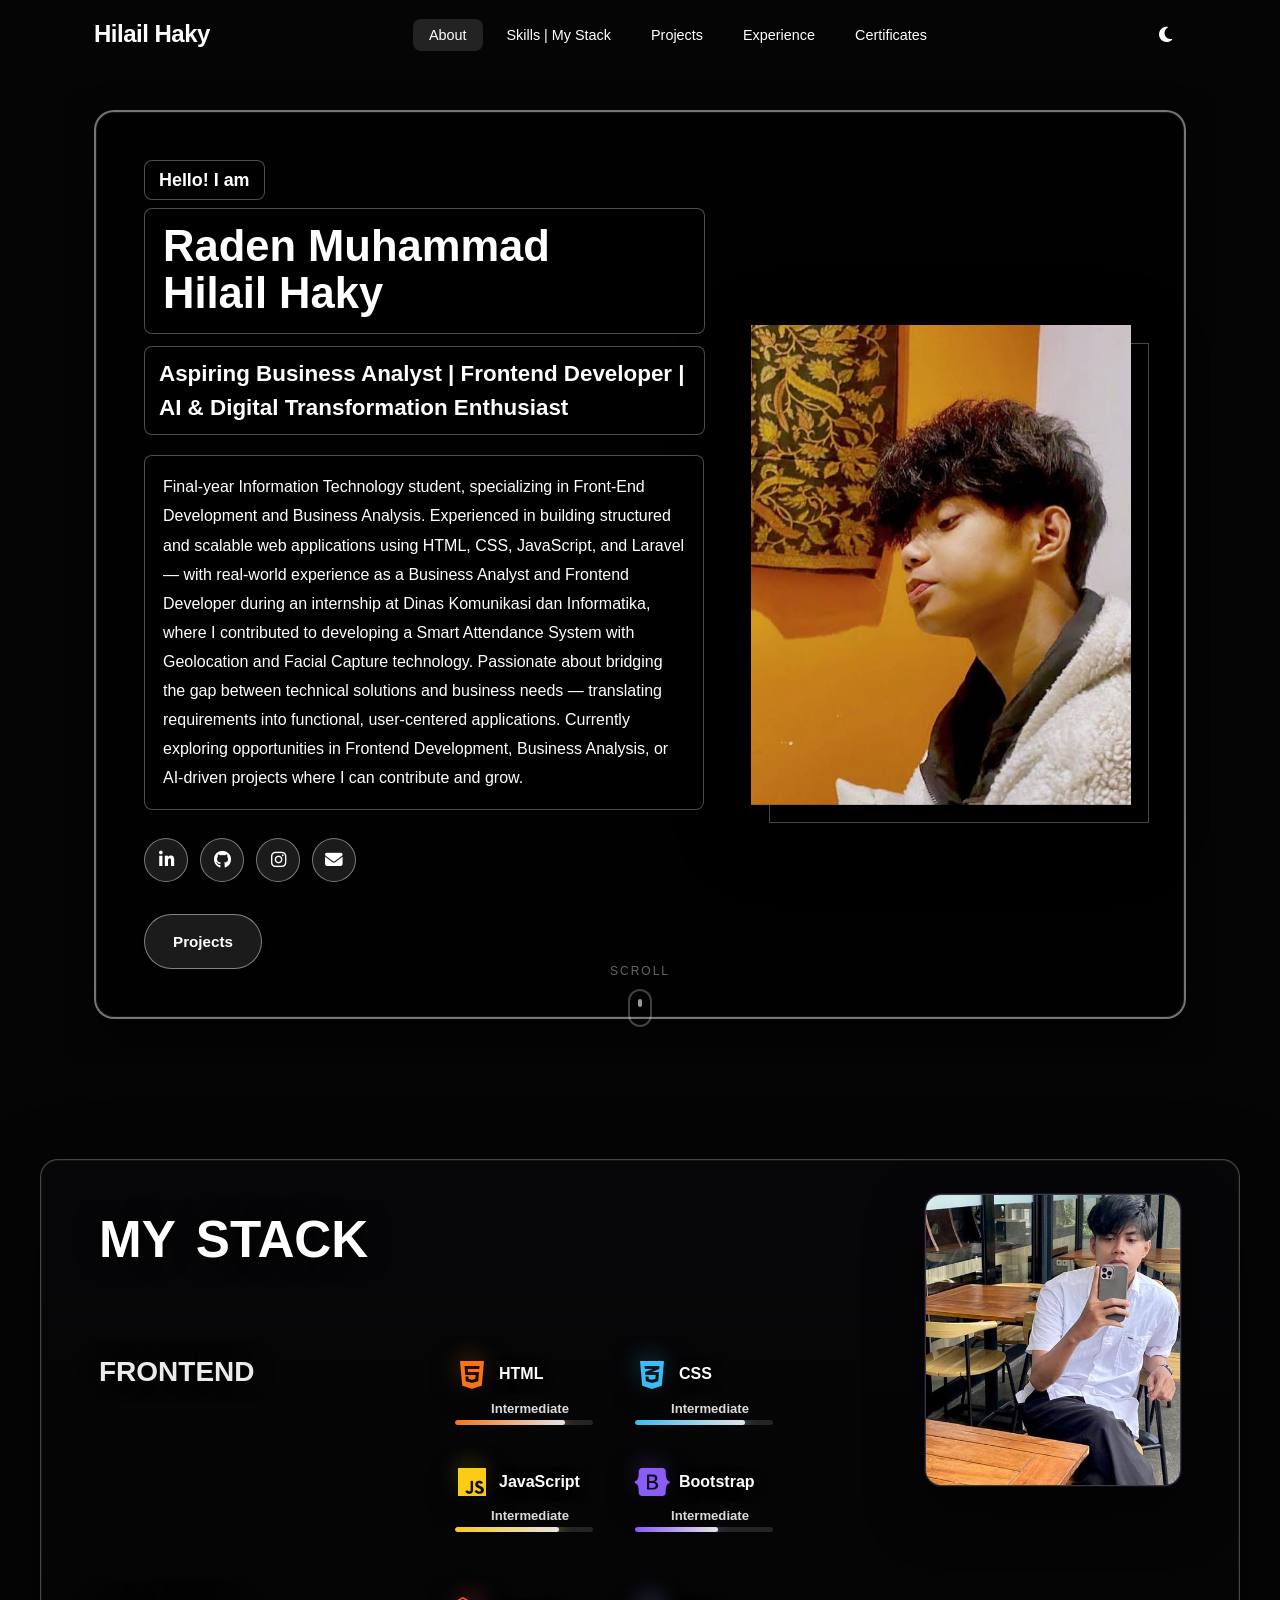
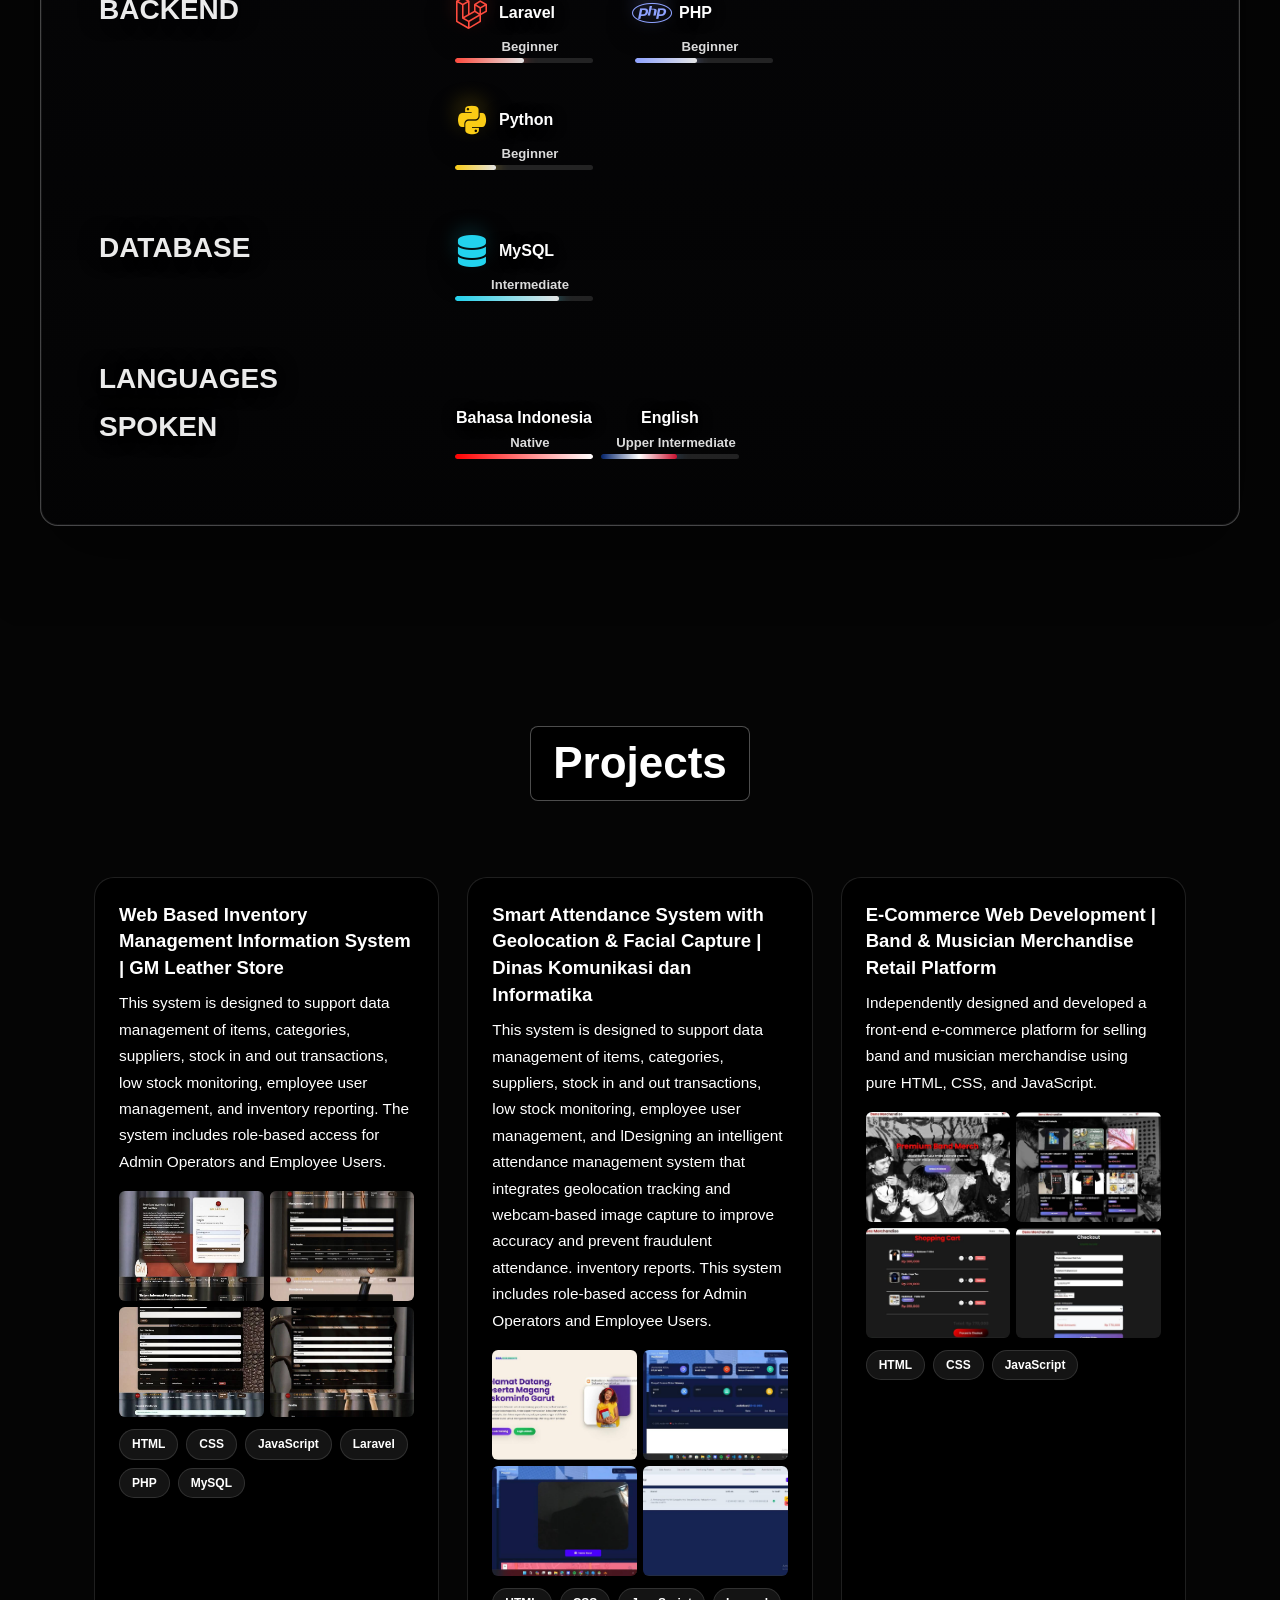
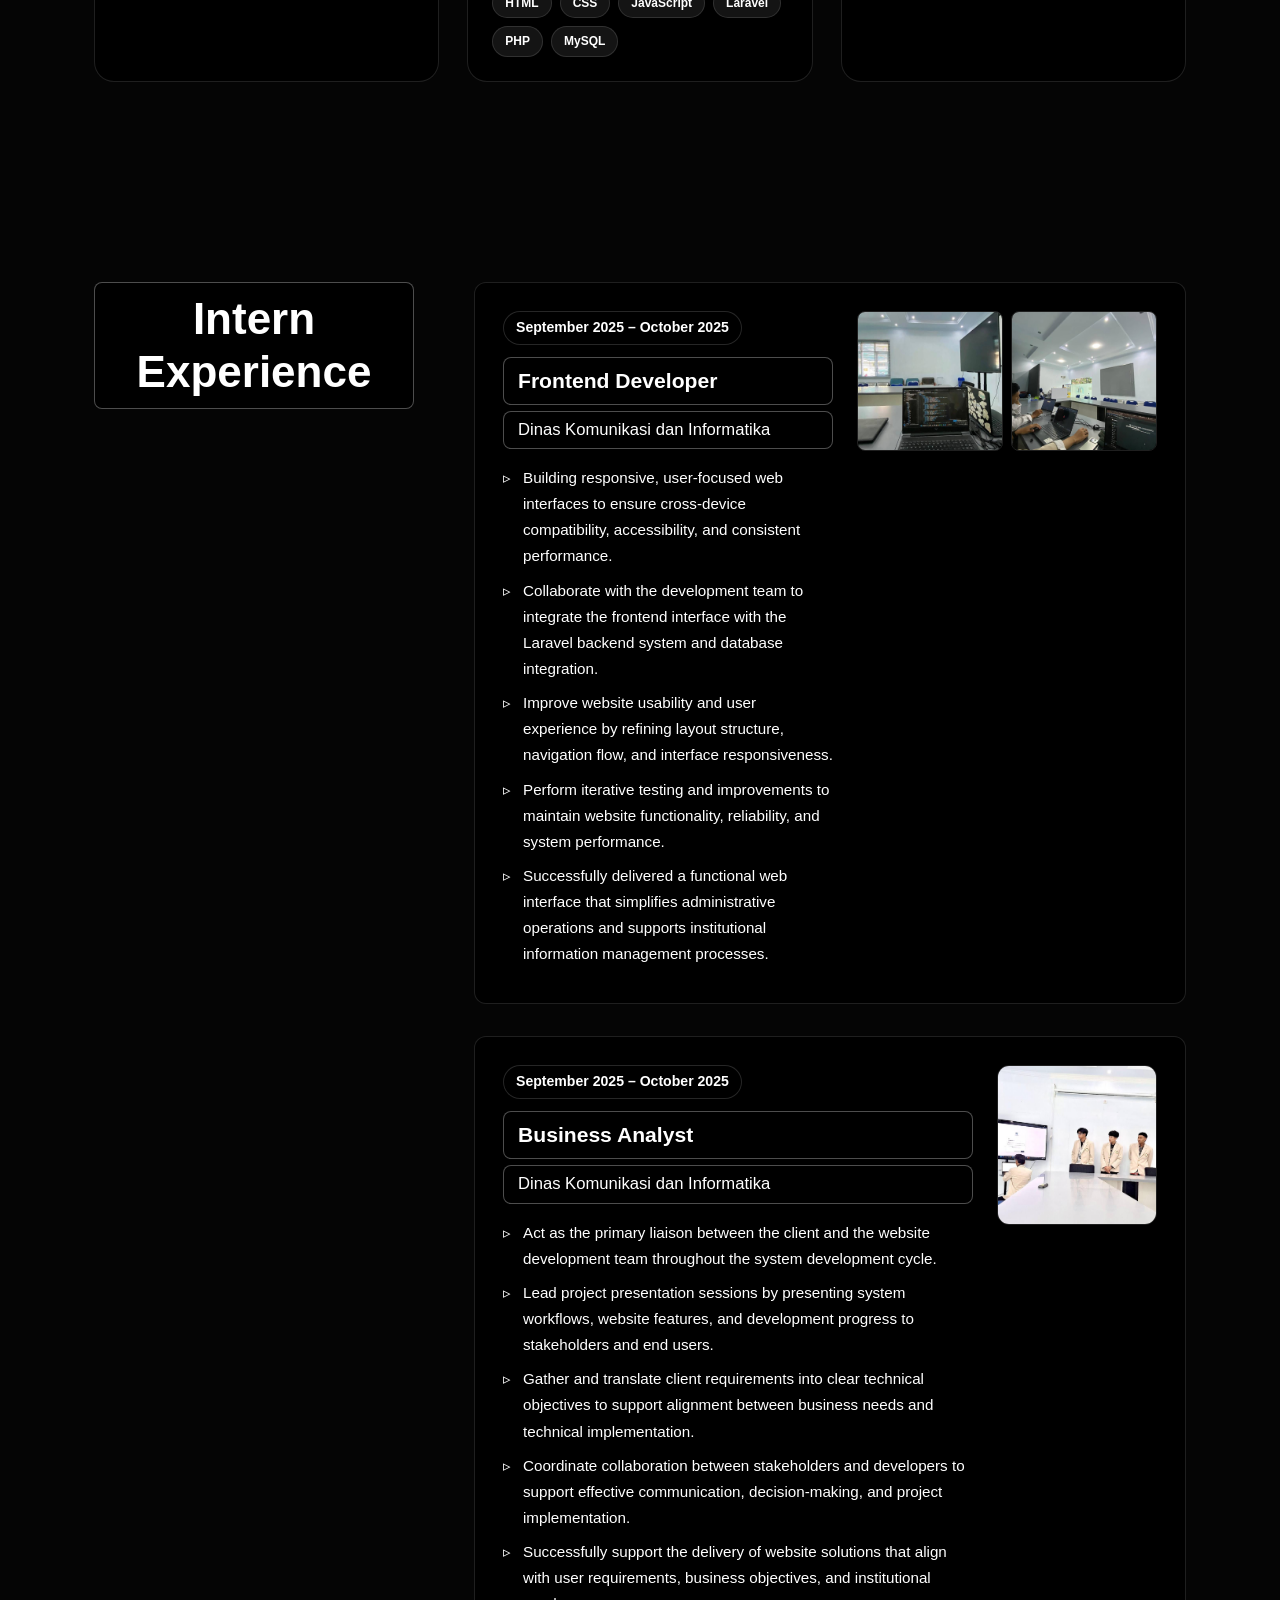
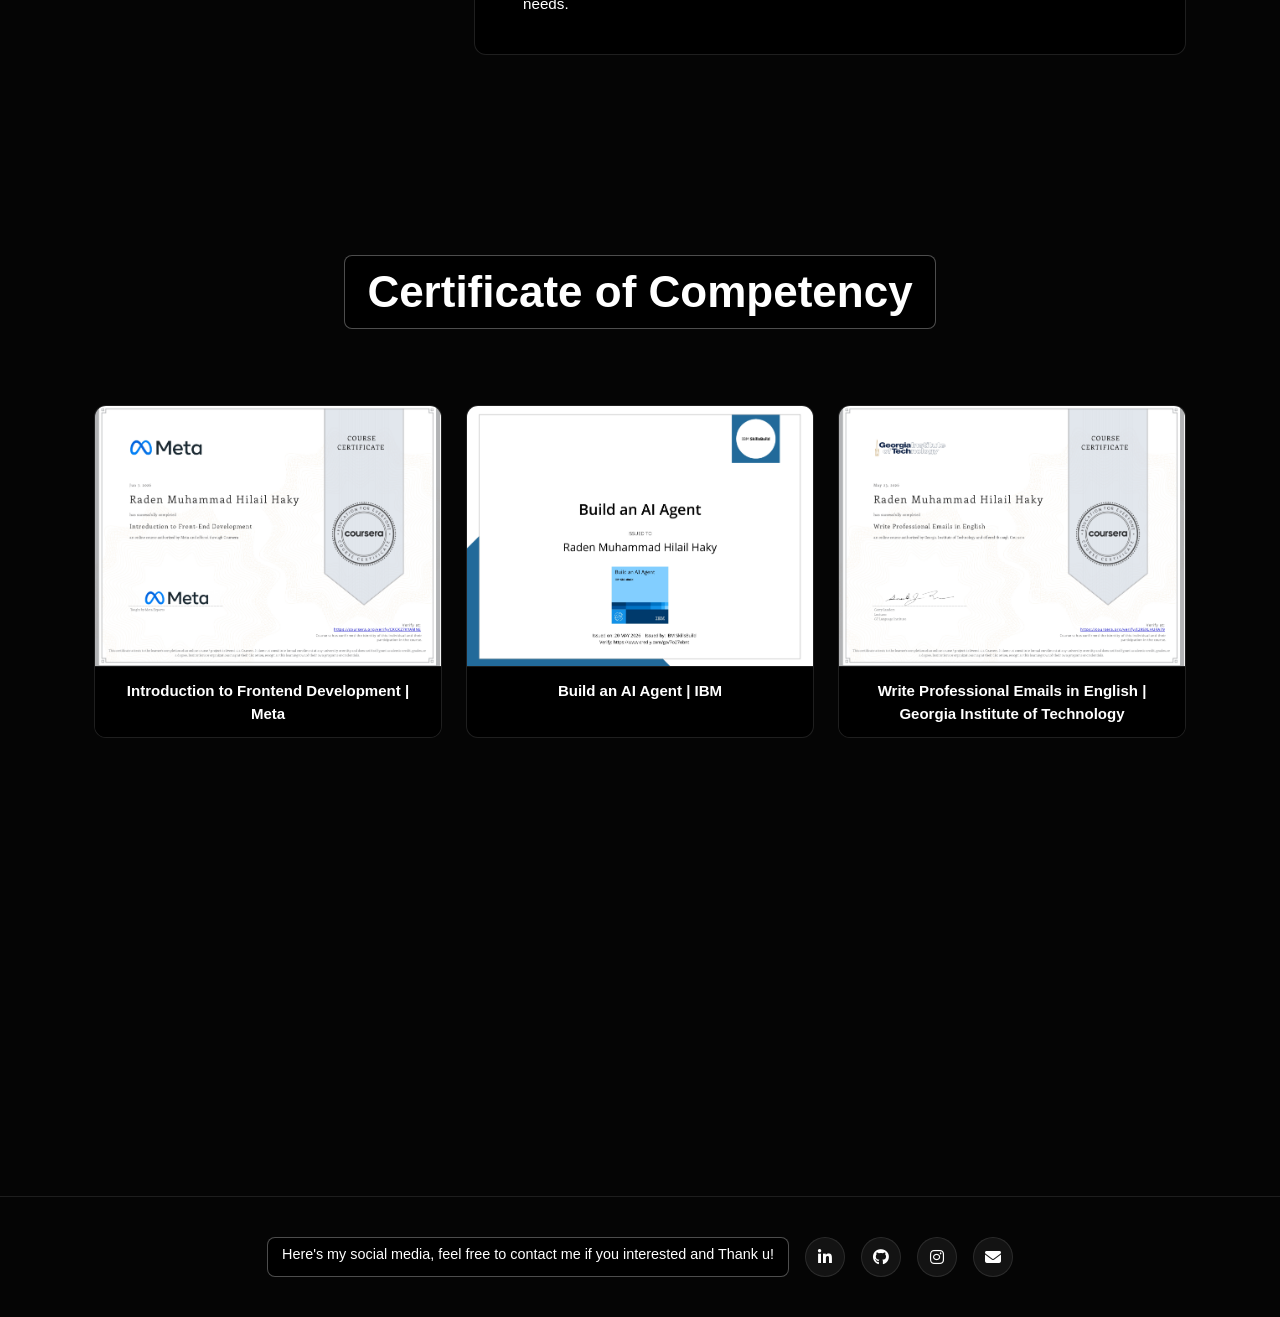
==== commit af23a2e3: "Update fitur" ====
--- a/index.html
+++ b/index.html
@@ -3,7 +3,7 @@
 <head>
   <meta charset="UTF-8">
   <meta name="viewport" content="width=device-width, initial-scale=1.0">
-  <meta name="description" content="Portfolio - Raden Muhammad Hilail Haky | Web Developer">
+  <meta name="description" content="Portfolio - Raden Muhammad Hilail Haky | Frontend Developer">
   <title>Raden Muhammad Hilail Haky | Portfolio</title>
 
   <!-- Font Awesome Icons -->
@@ -17,12 +17,12 @@
   <!-- ========== NAVBAR ========== -->
   <header class="navbar" id="navbar">
     <div class="container navbar__inner">
-      <a href="#hero" class="navbar__logo">Portfolio</a>
+      <a href="#hero" class="navbar__logo">Hilail Haky</a>
 
       <nav class="navbar__nav" id="navMenu">
         <ul class="navbar__list">
           <li><a href="#hero" class="navbar__link active">About</a></li>
-          <li><a href="#skills" class="navbar__link">Skills</a></li>
+          <li><a href="#skills" class="navbar__link">Skills | My Stack</a></li>
           <li><a href="#projects" class="navbar__link">Projects</a></li>
           <li><a href="#experience" class="navbar__link">Experience</a></li>
           <li><a href="#certificates" class="navbar__link">Certificates</a></li>
@@ -102,7 +102,7 @@
       <div class="container hero__content" id="heroContent" data-speed="0.03" data-mouse="0.015">
         <div class="hero__card">
           <div class="hero__text">
-            <p class="hero__greeting">Hello, I am</p>
+            <p class="hero__greeting">Hello! I am</p>
             <h1 class="hero__name">Raden Muhammad Hilail Haky</h1>
             <h2 class="hero__role">Aspiring Business Analyst | Frontend Developer | AI & Digital Transformation Enthusiast</h2>
             <p class="hero__desc">Final-year Information Technology student,
@@ -143,7 +143,7 @@
           </div>
 
           <div class="hero__image-wrapper">
-            <div class="hero__image-ring" tabindex="0" role="button" aria-label="Foto profil interaktif. Ganti file di images/AING.jpg sesuai foto yang diinginkan.">
+            <div class="hero__image-ring" tabindex="0" role="button" aria-label="">
               <img src="images/AING.jpg" alt="Foto Profil Raden Muhammad Hilail Haky" class="hero__image">
             </div>
           </div>
@@ -206,7 +206,7 @@
         </div>
 
         <div class="skills__category reveal">
-          <h3 class="skills__category-title"><i class="fas fa-server"></i> Backend</h3>
+          <h3 class="skills__category-title"><i class="fas fa-server"></i>Backend</h3>
           <div class="skills__grid">
             <div class="skill-card">
               <i class="fab fa-laravel skill-card__icon"></i>
@@ -248,6 +248,32 @@
             </div>
           </div>
         </div>
+
+        <div class="skills__category reveal">
+          <h3 class="skills__category-title"><i class="fas fa-globe"></i> Languages Spoken</h3>
+          <div class="skills__grid">
+
+            <div class="skill-card lang-id">
+              <span class="skill-card__icon" style="font-size:2rem;"></span>
+              <span class="skill-card__name">Bahasa Indonesia</span>
+              <div class="skill-progress" aria-label="Indonesian Native">
+                <div class="skill-progress__meta"><span></span><strong>Native</strong></div>
+                <div class="skill-progress__track"><span style="--progress: 100%;"></span></div>
+              </div>
+            </div>
+
+            <div class="skill-card lang-en">
+              <span class="skill-card__icon" style="font-size:2rem;"></span>
+              <span class="skill-card__name">English</span>
+              <div class="skill-progress" aria-label="English Conversational">
+                <div class="skill-progress__meta"><span></span><strong>Upper Intermediate</strong></div>
+                <div class="skill-progress__track"><span style="--progress: 55%;"></span></div>
+              </div>
+            </div>
+
+          </div>
+        </div>
+
       </div>
     </section>
 
@@ -266,7 +292,7 @@
             <div class="project-card__wrapper">
               <div class="project-card__body">
                 <h3 class="project-card__title">Web Based Inventory Management Information System | GM Leather Store</h3>
-                <p class="project-card__desc">Sistem ini dirancang untuk mendukung manajemen data item, kategori, pemasok, transaksi masuk dan keluar stok, pemantauan stok rendah, manajemen pengguna karyawan, dan laporan inventaris. Sistem ini mencakup akses berbasis peran untuk Operator Admin dan Pengguna Karyawan.</p>
+                <p class="project-card__desc">This system is designed to support data management of items, categories, suppliers, stock in and out transactions, low stock monitoring, employee user management, and inventory reporting. The system includes role-based access for Admin Operators and Employee Users.</p>
                 <div class="project-card__imgs">
                   <a href="images/login.jpg" target="_blank"><img src="images/login.jpg" alt="Inventory Screenshot 1"></a>
                   <a href="images/login2.jpg" target="_blank"><img src="images/login2.jpg" alt="Inventory Screenshot 2"></a>
@@ -285,7 +311,7 @@
             <div class="project-card__wrapper">
               <div class="project-card__body">
                 <h3 class="project-card__title">Smart Attendance System with Geolocation & Facial Capture | Dinas Komunikasi dan Informatika</h3>
-                <p class="project-card__desc">Merancang sistem manajemen kehadiran cerdas yang mengintegrasikan pelacakan geolokasi dan pengambilan gambar berbasis webcam untuk meningkatkan akurasi dan mencegah kecurangan kehadiran.</p>
+                <p class="project-card__desc">This system is designed to support data management of items, categories, suppliers, stock in and out transactions, low stock monitoring, employee user management, and lDesigning an intelligent attendance management system that integrates geolocation tracking and webcam-based image capture to improve accuracy and prevent fraudulent attendance. inventory reports. This system includes role-based access for Admin Operators and Employee Users.</p>
                 <div class="project-card__imgs">
                   <a href="images/magang1.jpg" target="_blank"><img src="images/magang1.jpg" alt="Attendance Screenshot 1"></a>
                   <a href="images/magang2.jpg" target="_blank"><img src="images/magang2.jpg" alt="Attendance Screenshot 2"></a>
@@ -304,7 +330,7 @@
             <div class="project-card__wrapper">
               <div class="project-card__body">
                 <h3 class="project-card__title">E-Commerce Web Development | Band & Musician Merchandise Retail Platform</h3>
-                <p class="project-card__desc">Merancang dan mengembangkan secara mandiri platform e-commerce front-end untuk penjualan merchandise band dan musisi menggunakan HTML, CSS, dan JavaScript murni.</p>
+                <p class="project-card__desc">Independently designed and developed a front-end e-commerce platform for selling band and musician merchandise using pure HTML, CSS, and JavaScript.</p>
                 <div class="project-card__imgs">
                   <a href="images/band1.jpg" target="_blank"><img src="images/band1.jpg" alt="Band Screenshot 1"></a>
                   <a href="images/band2.jpg" target="_blank"><img src="images/band2.jpg" alt="Band Screenshot 2"></a>
@@ -342,11 +368,11 @@
                 <h3 class="timeline__role">Frontend Developer</h3>
                 <h4 class="timeline__company">Dinas Komunikasi dan Informatika</h4>
                 <ul class="timeline__desc">
-                  <li>Membangun antarmuka web yang responsif dan berfokus pada pengguna untuk memastikan kompatibilitas lintas perangkat, aksesibilitas, dan kinerja yang konsisten.</li>
-                  <li>Berkolaborasi dengan tim pengembangan untuk mengintegrasikan antarmuka frontend dengan sistem backend Laravel dan integrasi basis data.</li>
-                  <li>Meningkatkan kegunaan situs web dan pengalaman pengguna dengan menyempurnakan struktur tata letak, alur navigasi, dan responsivitas antarmuka.</li>
-                  <li>Melakukan pengujian dan peningkatan iteratif untuk mempertahankan fungsionalitas situs web, keandalan, dan kinerja sistem.</li>
-                  <li>Berhasil menghadirkan antarmuka web fungsional yang menyederhanakan operasi administratif dan mendukung proses manajemen informasi institusional.</li>
+                  <li>Building responsive, user-focused web interfaces to ensure cross-device compatibility, accessibility, and consistent performance.</li>
+                  <li>Collaborate with the development team to integrate the frontend interface with the Laravel backend system and database integration.</li>
+                  <li>Improve website usability and user experience by refining layout structure, navigation flow, and interface responsiveness.</li>
+                  <li>Perform iterative testing and improvements to maintain website functionality, reliability, and system performance.</li>
+                  <li>Successfully delivered a functional web interface that simplifies administrative operations and supports institutional information management processes.</li>
                 </ul>
               </div>
               <div class="timeline__imgs">
@@ -364,11 +390,11 @@
                 <h3 class="timeline__role">Business Analyst</h3>
                 <h4 class="timeline__company">Dinas Komunikasi dan Informatika</h4>
                 <ul class="timeline__desc">
-                  <li>Bertindak sebagai penghubung utama antara klien dan tim pengembangan situs web selama siklus pengembangan sistem.</li>
-                  <li>Memimpin sesi presentasi proyek dengan mempresentasikan alur kerja sistem, fitur situs web, dan kemajuan pengembangan kepada pemangku kepentingan dan pengguna akhir.</li>
-                  <li>Mengumpulkan dan menerjemahkan persyaratan klien ke dalam tujuan teknis yang jelas untuk mendukung keselarasan antara kebutuhan bisnis dan implementasi teknis.</li>
-                  <li>Mengkoordinasikan kolaborasi antara pemangku kepentingan dan pengembang untuk mendukung komunikasi, pengambilan keputusan, dan pelaksanaan proyek yang efektif.</li>
-                  <li>Berhasil mendukung penyampaian solusi situs web yang selaras dengan persyaratan pengguna, tujuan bisnis, dan kebutuhan institusional.</li>
+                  <li>Act as the primary liaison between the client and the website development team throughout the system development cycle.</li>
+                  <li>Lead project presentation sessions by presenting system workflows, website features, and development progress to stakeholders and end users.</li>
+                  <li>Gather and translate client requirements into clear technical objectives to support alignment between business needs and technical implementation.</li>
+                  <li>Coordinate collaboration between stakeholders and developers to support effective communication, decision-making, and project implementation.</li>
+                  <li>Successfully support the delivery of website solutions that align with user requirements, business objectives, and institutional needs.</li>
                 </ul>
               </div>
               <img src="images/business.jpg" alt="Foto kegiatan Business Analyst" class="timeline__img">
--- a/style.css
+++ b/style.css
@@ -1,11 +1,4 @@
-/* ============================================================
-   PORTFOLIO STYLESHEET — FINAL CLEAN VERSION
-   Black & White Line Waves Full Background
-   ============================================================ */
-
-/* ============================================================
-   1. CSS VARIABLES
-   ============================================================ */
+
 :root {
   /* Colors */
   --color-primary:       #e2e8f0;
@@ -763,7 +756,6 @@
 
 /* Frame kedua — lebih kecil, pudar */
 .hero__image-ring::after {
-  content: 'Ganti foto: file gambar pada tag img';
   position: absolute;
   left: 18px;
   right: 18px;
@@ -893,6 +885,13 @@
   grid-template-columns: repeat(auto-fill, minmax(190px, 1fr));
   gap: 16px;
 }
+#skills .skills__category:last-child .skills__category-title {
+  margin-bottom: 0px;
+}
+
+#skills .skills__category:last-child .skills__grid {
+  gap: 0px;
+}
 
 /* Skill card sudah punya background gelap — nama skill cukup diberi kotak tipis */
 .skill-card {
@@ -939,7 +938,7 @@
 .skill-progress__meta {
   display: flex;
   align-items: center;
-  justify-content: space-between;
+  justify-content: center;
   gap: 12px;
   margin-bottom: 7px;
   color: #ffffff;
@@ -1652,7 +1651,7 @@
 }
 
 .skills .section__title::before {
-  content: '* MY';
+  content: 'MY';
   font-size: clamp(2.1rem, 4vw, 3.2rem);
 }
 
@@ -1913,3 +1912,65 @@
     max-width: none;
   }
 }
+/* Languages center alignment */
+.skills__category .skill-card {
+  text-align: center;
+}
+
+/* Indonesia - Merah Putih */
+.lang-id {
+  color: #ff0000;
+}
+
+.lang-id .skill-progress__track span {
+  background: linear-gradient(90deg, #ff0000, #ffffff);
+  box-shadow: 0 0 14px #ff0000;
+}
+
+/* English - Biru Putih Merah */
+.lang-en {
+  color: #3182ce;
+}
+
+.lang-en .skill-progress__track span {
+  background: linear-gradient(90deg, #012169, #ffffff, #c8102e);
+  box-shadow: 0 0 14px #3182ce;
+}
+/* Languages text center */
+.lang-id .skill-card__name,
+.lang-en .skill-card__name {
+  text-align: center;
+}
+
+/* Hapus aura/glow orange */
+.lang-id.skill-card::before,
+.lang-en.skill-card::before {
+  display: none;
+}
+.lang-id,
+.lang-en {
+  display: flex;
+  flex-direction: column;
+  align-items: center;
+  text-align: center;
+}
+
+.lang-id .skill-progress,
+.lang-en .skill-progress {
+  width: 100%;
+  display: flex;
+  flex-direction: column;
+  align-items: center;
+}
+
+.lang-id .skill-progress__meta,
+.lang-en .skill-progress__meta {
+  justify-content: center;
+  width: 100%;
+}
+
+.lang-id .skill-progress__track,
+.lang-en .skill-progress__track {
+  width: 100%;
+}
+  
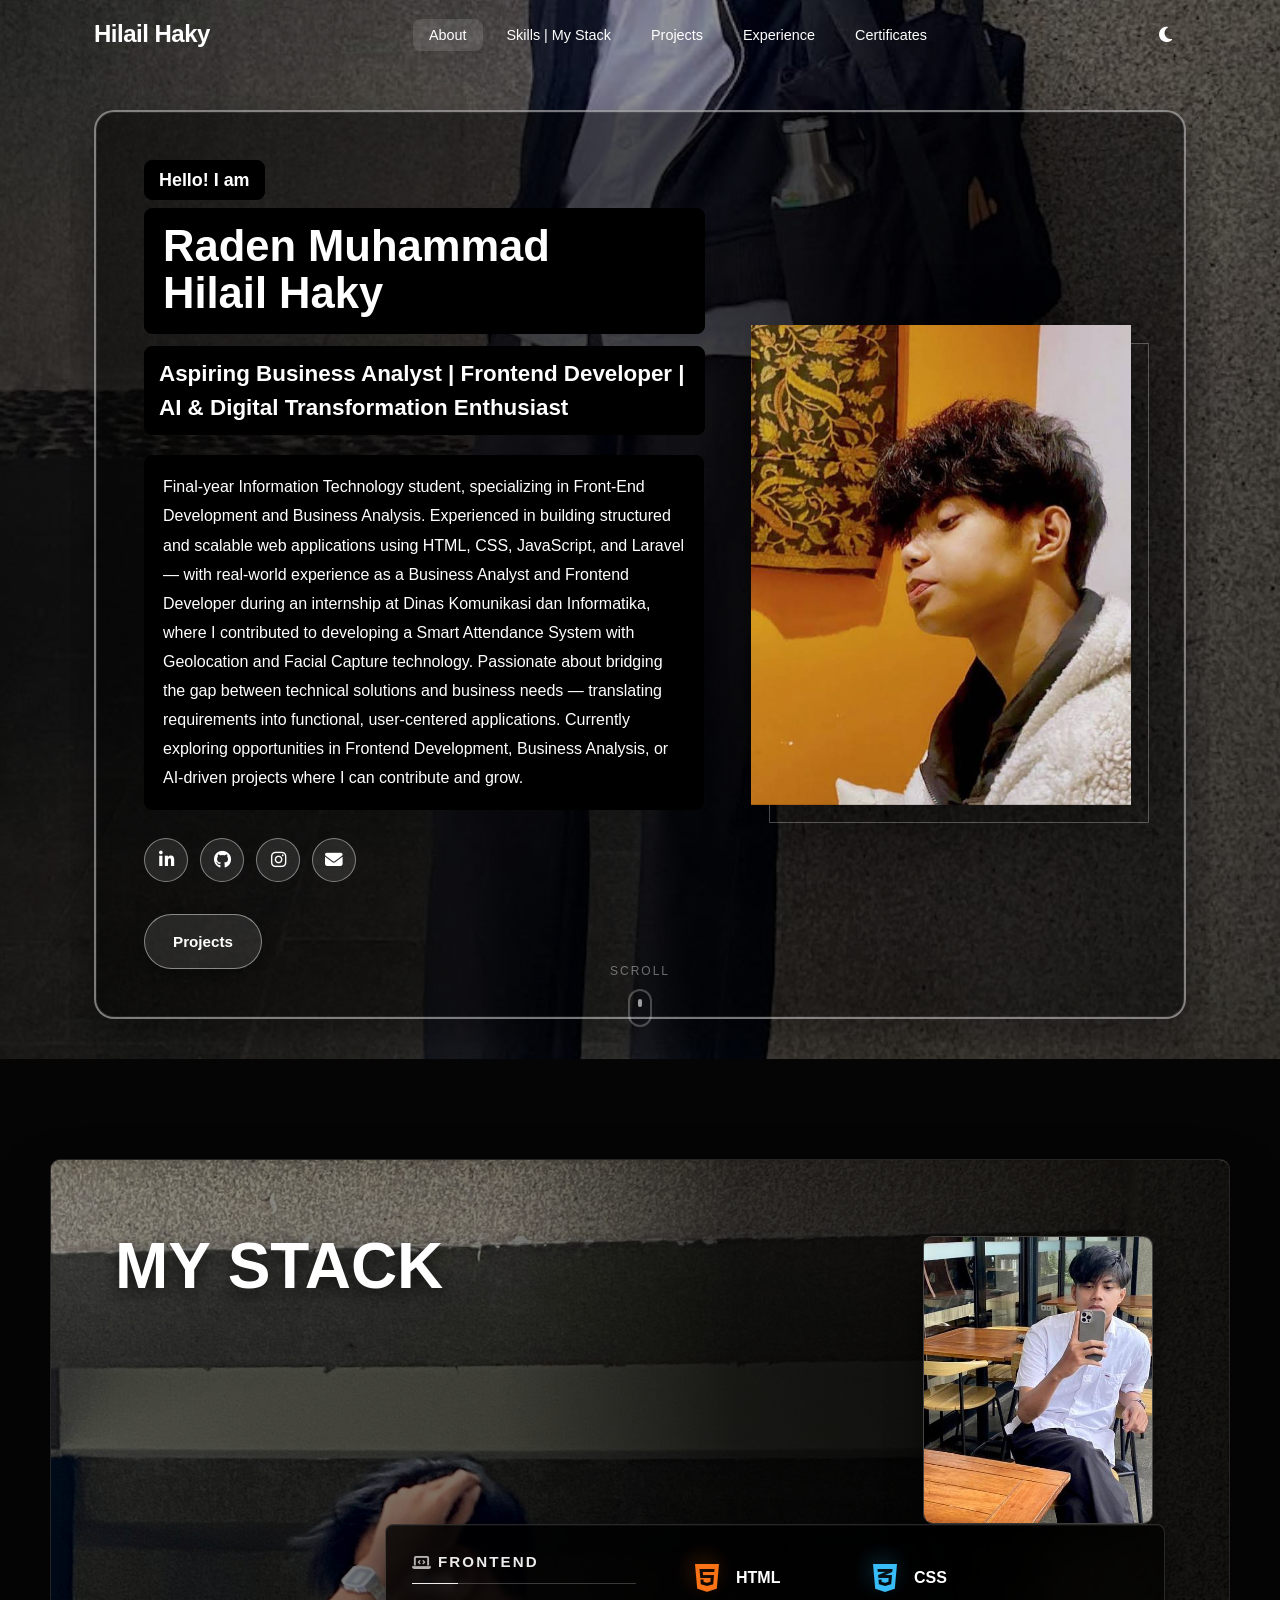
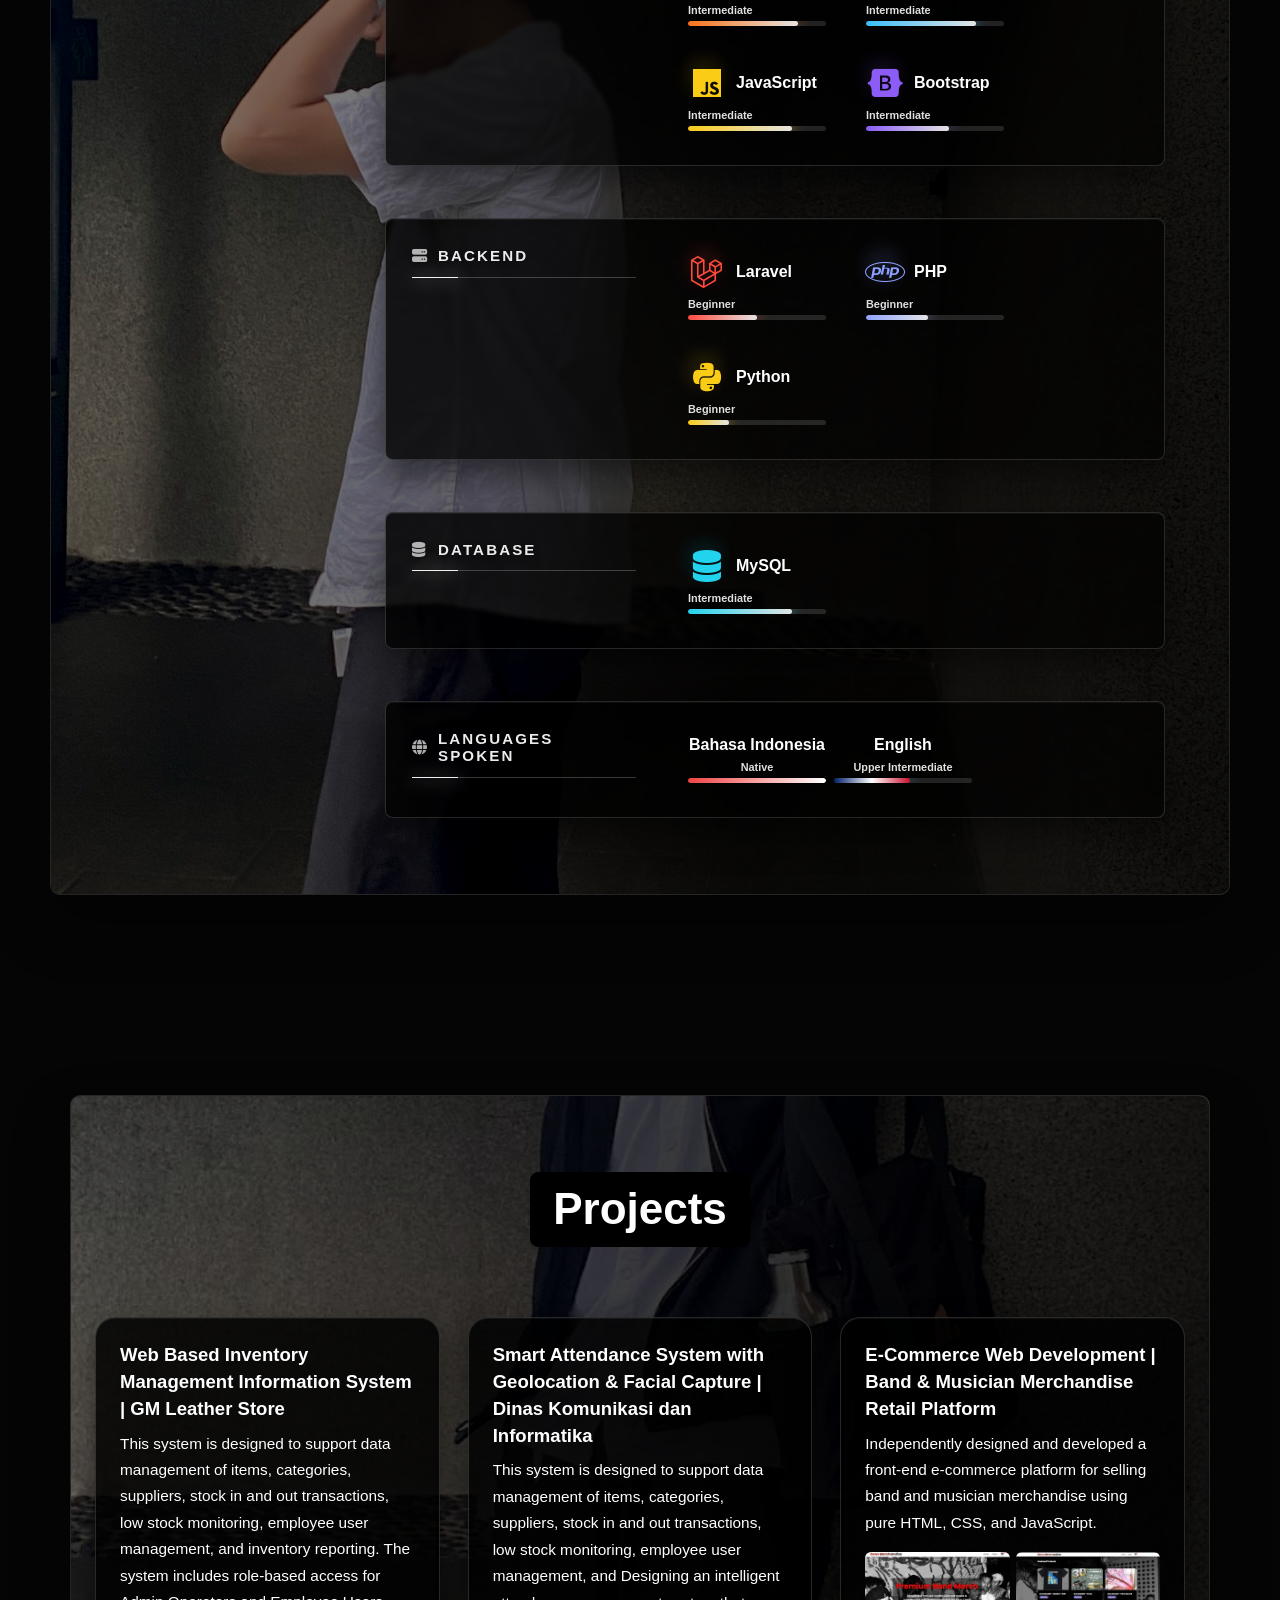
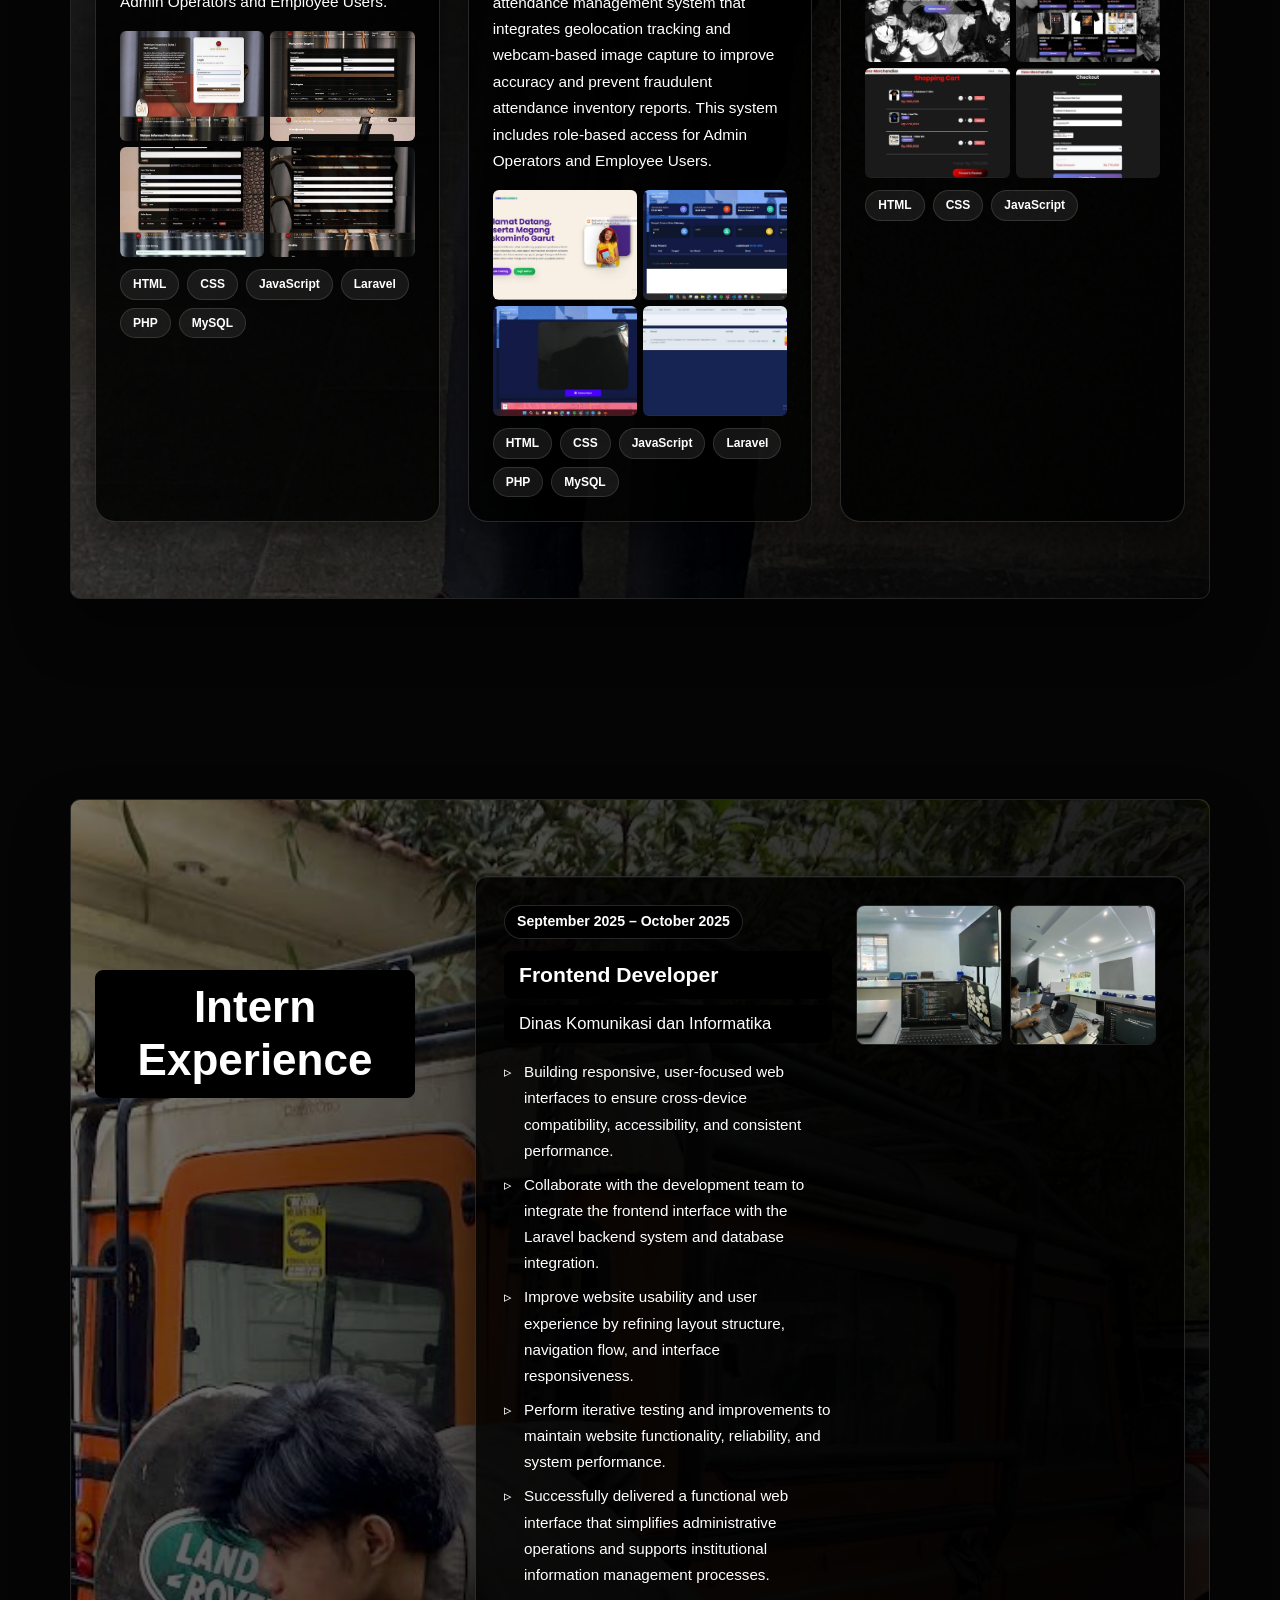
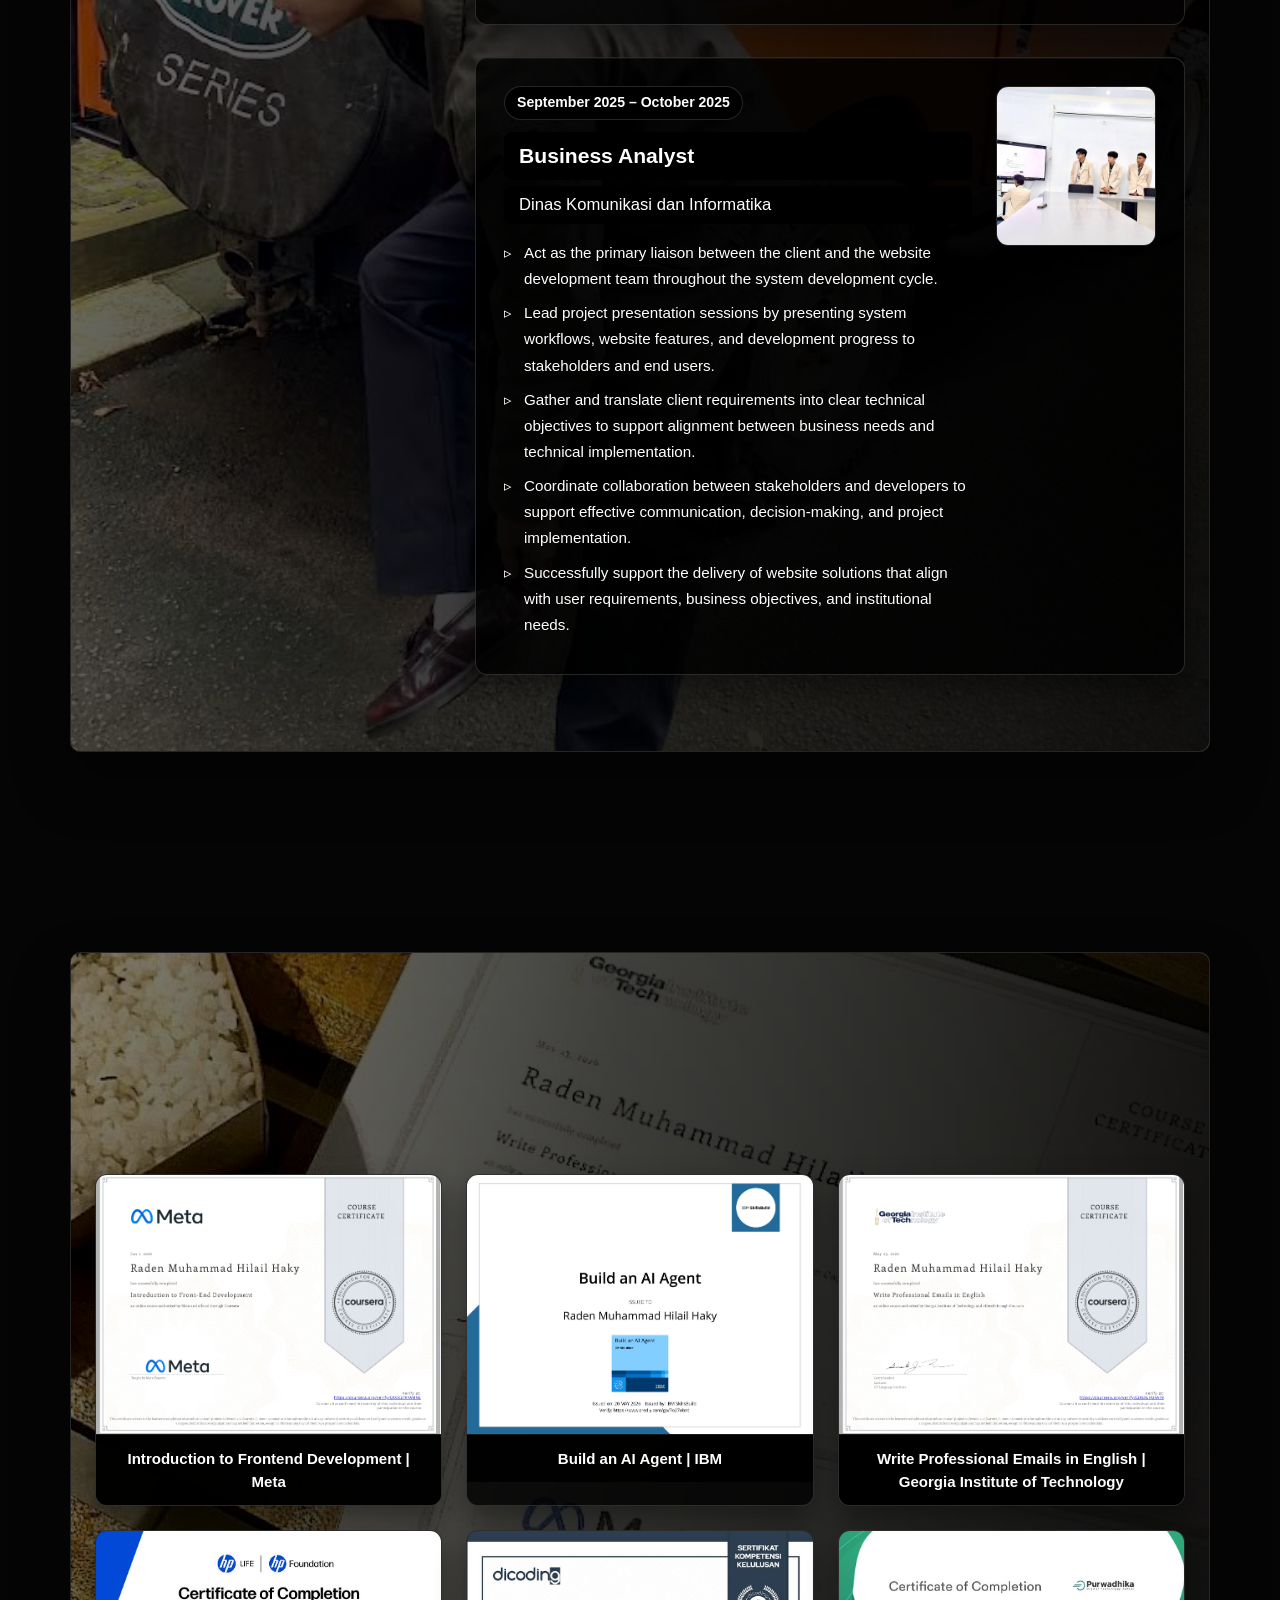
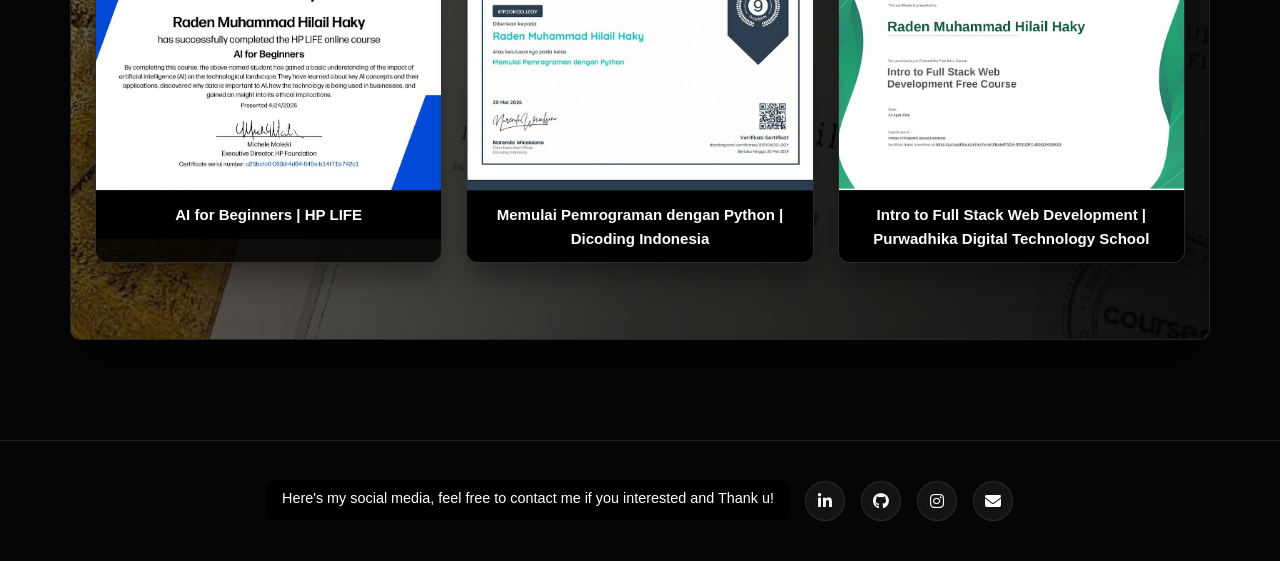
==== commit 0316d940: "update background image" ====
--- a/index.html
+++ b/index.html
@@ -161,7 +161,7 @@
       <div class="container">
         <div class="section__header reveal">
           
-          <h2 class="section__title">Technical Skill</h2>
+          <h2 class="section__title">My Stack</h2>
           
         </div>
 
@@ -206,7 +206,7 @@
         </div>
 
         <div class="skills__category reveal">
-          <h3 class="skills__category-title"><i class="fas fa-server"></i>Backend</h3>
+          <h3 class="skills__category-title"><i class="fas fa-server"></i> Backend</h3>
           <div class="skills__grid">
             <div class="skill-card">
               <i class="fab fa-laravel skill-card__icon"></i>
@@ -311,7 +311,7 @@
             <div class="project-card__wrapper">
               <div class="project-card__body">
                 <h3 class="project-card__title">Smart Attendance System with Geolocation & Facial Capture | Dinas Komunikasi dan Informatika</h3>
-                <p class="project-card__desc">This system is designed to support data management of items, categories, suppliers, stock in and out transactions, low stock monitoring, employee user management, and lDesigning an intelligent attendance management system that integrates geolocation tracking and webcam-based image capture to improve accuracy and prevent fraudulent attendance. inventory reports. This system includes role-based access for Admin Operators and Employee Users.</p>
+                <p class="project-card__desc">This system is designed to support data management of items, categories, suppliers, stock in and out transactions, low stock monitoring, employee user management, and Designing an intelligent attendance management system that integrates geolocation tracking and webcam-based image capture to improve accuracy and prevent fraudulent attendance inventory reports. This system includes role-based access for Admin Operators and Employee Users.</p>
                 <div class="project-card__imgs">
                   <a href="images/magang1.jpg" target="_blank"><img src="images/magang1.jpg" alt="Attendance Screenshot 1"></a>
                   <a href="images/magang2.jpg" target="_blank"><img src="images/magang2.jpg" alt="Attendance Screenshot 2"></a>
--- a/style.css
+++ b/style.css
@@ -1,1976 +1,2312 @@
 
-:root {
-  /* Colors */
-  --color-primary:       #e2e8f0;
-  --color-primary-light: #f8fafc;
-  --color-primary-dark:  #ffffff;
-  --color-accent:        #cbd5e1;
-
-  /* Background */
-  --color-bg:            #0a0a0a;
-  --color-bg-alt:        #111111;
-  --color-surface:       rgba(255, 255, 255, 0.06);
-  --color-surface-hover: rgba(255, 255, 255, 0.10);
-
-  /* Text */
-  --color-text:          #f1f5f9;
-  --color-text-muted:    #ffffff;
-  --color-text-light:    #ffffff;
-
-  /* Border & Shadow */
-  --color-border:        rgba(255, 255, 255, 0.22);
-  --shadow-sm:           0 1px 3px rgba(0, 0, 0, 0.4);
-  --shadow-md:           0 4px 20px rgba(0, 0, 0, 0.5);
-  --shadow-lg:           0 10px 40px rgba(0, 0, 0, 0.6);
-  --shadow-glow:         0 0 30px rgba(200, 200, 200, 0.15);
-
-  /* Navbar */
-  --navbar-height:       70px;
-  --navbar-bg:           rgba(8, 8, 8, 0.88);
-  --navbar-blur:         blur(14px);
-
-  /* Parallax — transparan agar wave lineWaves.js terlihat */
-  --parallax-sky-top:          transparent;
-  --parallax-sky-mid:          transparent;
-  --parallax-sky-bottom:       transparent;
-  --parallax-mountain-back:    transparent;
-  --parallax-mountain-mid:     transparent;
-  --parallax-mountain-front:   transparent;
-  --parallax-cloud:            transparent;
-  --parallax-orb:              transparent;
-  --parallax-moon-core:        transparent;
-  --parallax-moon-glow:        transparent;
-
-  /* Hero card */
-  --hero-card-bg:        rgba(0, 0, 0, 0.78);
-  --hero-card-border:    rgba(255, 255, 255, 0.46);
-  --hero-text:           #ffffff;
-  --hero-text-muted:     #ffffff;
-
-  /* Text box overlay — kotak hitam untuk keterbacaan teks */
-  --text-box-bg:         rgba(0, 0, 0, 0.84);
-  --text-box-border:     rgba(255, 255, 255, 0.30);
-  --text-box-radius:     8px;
-
-  /* Layout */
-  --section-padding:     100px;
-  --container-width:     1140px;
-  --container-padding:   24px;
-
-  /* Border radius */
-  --radius-sm:   8px;
-  --radius-md:   12px;
-  --radius-lg:   20px;
-  --radius-full: 9999px;
-
-  /* Fonts */
-  --font-body:    'Inter', sans-serif;
-  --font-heading: 'Space Grotesk', sans-serif;
-
-  /* Transitions */
-  --transition-fast: 0.2s ease;
-  --transition-base: 0.3s ease;
-  --transition-slow: 0.5s ease;
-}
-
-/* Dark mode override */
-[data-theme="dark"] {
-  --color-primary:       #818cf8;
-  --color-primary-light: #a5b4fc;
-  --color-accent:        #22d3ee;
-  --color-bg:            #0a0a0a;
-  --color-bg-alt:        #111111;
-  --color-surface:       rgba(255, 255, 255, 0.06);
-  --color-text:          #f1f5f9;
-  --color-text-muted:    #ffffff;
-  --color-border:        rgba(255, 255, 255, 0.10);
-  --navbar-bg:           rgba(8, 8, 8, 0.92);
-}
-
-/* Light mode override */
-[data-theme="light"] {
-  --color-bg:            #f8fafc;
-  --color-bg-alt:        #ffffff;
-  --color-surface:       rgba(0, 0, 0, 0.04);
-  --color-surface-hover: rgba(0, 0, 0, 0.07);
-  --color-text:          #0f172a;
-  --color-text-muted:    #334155;
-  --color-border:        rgba(0, 0, 0, 0.10);
-  --navbar-bg:           rgba(248, 250, 252, 0.90);
-  --hero-card-bg:        rgba(0, 0, 0, 0.86);
-  --hero-card-border:    rgba(255, 255, 255, 0.18);
-  --hero-text:           #ffffff;
-  --hero-text-muted:     #ffffff;
-  --text-box-bg:         rgba(0, 0, 0, 0.9);
-  --text-box-border:     rgba(255, 255, 255, 0.22);
-}
-
-
-/* ============================================================
-   2. RESET & BASE
-   ============================================================ */
-*,
-*::before,
-*::after {
-  margin: 0;
-  padding: 0;
-  box-sizing: border-box;
-}
-
-html {
-  background: #050505;
-  scroll-behavior: smooth;
-  scroll-padding-top: var(--navbar-height);
-  width: 100%;
-  max-width: 100%;
-  overflow-x: hidden;
-}
-
-body {
-  font-family: var(--font-body);
-  font-size: 16px;
-  line-height: 1.7;
-  color: var(--color-text);
-  background: #050505;
-  overflow-x: hidden;
-  width: 100%;
-  max-width: 100%;
-  position: relative;
-  transition: color var(--transition-base);
-  min-height: 100vh;
-}
-
-img {
-  max-width: 100%;
-  height: auto;
-  display: block;
-}
-
-a {
-  text-decoration: none;
-  color: inherit;
-  transition: color var(--transition-fast);
-}
-
-ul { list-style: none; }
-
-button {
-  border: none;
-  background: none;
-  cursor: pointer;
-  font-family: inherit;
-}
-
-.container {
-  width: 100%;
-  max-width: var(--container-width);
-  margin: 0 auto;
-  padding: 0 var(--container-padding);
-  overflow-x: clip;
-}
-
-
-/* ============================================================
-   3. LINE WAVES BACKGROUND (FIXED FULL SCREEN)
-   ============================================================ */
-#lineWavesBg {
-  display: none;
-}
-
-body > canvas {
-  position: fixed !important;
-  top: 0 !important;
-  left: 0 !important;
-  width: 100vw !important;
-  height: 100vh !important;
-  z-index: 0 !important;
-  pointer-events: none !important;
-  display: block !important;
-  opacity: 0.68;
-  mix-blend-mode: screen;
-}
-
-main,
-.hero,
-.section,
-.skills,
-.projects,
-.experience,
-.certificates,
-.footer {
-  background: transparent !important;
-  position: relative;
-  z-index: 2;
-  max-width: 100%;
-  overflow-x: clip;
-}
-
-.bg-seamless,
-.bg-ux {
-  display: none !important;
-}
-
-
-/* ============================================================
-   4. SECTION COMMON
-   ============================================================ */
-.section {
-  padding: var(--section-padding) 0;
-}
-
-.section__header {
-  text-align: center;
-  margin-bottom: 60px;
-}
-
-/* --- TEXT BOX OVERLAYS --- */
-/* Tag kecil di atas judul section (misal "KEAHLIAN") */
-.section__tag {
-  display: inline-block;
-  font-size: 0.95rem;
-  font-weight: 600;
-  color: #ffffff;
-  text-transform: uppercase;
-  letter-spacing: 2px;
-  margin-bottom: 12px;
-  background: var(--text-box-bg);
-  border: 1px solid var(--text-box-border);
-  border-radius: var(--text-box-radius);
-  padding: 4px 14px;
-}
-
-/* Judul utama section */
-.section__title {
-  font-family: var(--font-heading);
-  font-size: clamp(2rem, 5vw, 2.75rem);
-  font-weight: 700;
-  margin-bottom: 16px;
-  color: #ffffff;
-  display: inline-block;
-  background: var(--text-box-bg);
-  border: 1px solid var(--text-box-border);
-  border-radius: var(--text-box-radius);
-  padding: 10px 22px;
-  line-height: 1.2;
-}
-
-/* Deskripsi/subtitle section */
-.section__subtitle {
-  font-size: 1.08rem;
-  color: #ffffff;
-  max-width: 560px;
-  margin: 0 auto;
-  display: inline-block;
-  background: var(--text-box-bg);
-  border: 1px solid var(--text-box-border);
-  border-radius: var(--text-box-radius);
-  padding: 10px 18px;
-  line-height: 1.65;
-}
-
-
-/* ============================================================
-   5. BUTTONS
-   ============================================================ */
-.btn {
-  display: inline-flex;
-  align-items: center;
-  gap: 8px;
-  padding: 14px 28px;
-  font-size: 0.95rem;
-  font-weight: 600;
-  border-radius: var(--radius-full);
-  transition: all var(--transition-base);
-  cursor: pointer;
-}
-
-.btn--primary {
-  background: rgba(255, 255, 255, 0.10);
-  color: #ffffff;
-  border: 1px solid rgba(255,255,255,0.46);
-  box-shadow: 0 4px 20px rgba(0,0,0,0.4);
-}
-
-.btn--primary:hover {
-  transform: translateY(-2px);
-  background: rgba(255, 255, 255, 0.18);
-  color: #ffffff;
-  border-color: rgba(255, 255, 255, 0.72);
-  box-shadow: 0 8px 30px rgba(0,0,0,0.5);
-}
-
-.btn--outline {
-  border: 2px solid var(--color-primary);
-  color: var(--color-primary);
-  background: transparent;
-}
-
-.btn--outline:hover {
-  background: var(--color-primary);
-  color: #0a0a0a;
-  transform: translateY(-2px);
-}
-
-.btn--glass {
-  border: 1px solid rgba(255,255,255,0.25);
-  color: #fff;
-  background: rgba(255,255,255,0.08);
-}
-
-.btn--glass:hover {
-  background: rgba(255,255,255,0.15);
-  border-color: rgba(255,255,255,0.4);
-}
-
-
-/* ============================================================
-   6. NAVBAR
-   ============================================================ */
-.navbar {
-  position: fixed;
-  top: 0;
-  left: 0;
-  width: 100%;
-  height: var(--navbar-height);
-  background: transparent;
-  border-bottom: 1px solid transparent;
-  z-index: 1000;
-  transition: background var(--transition-base), box-shadow var(--transition-base), border-color var(--transition-base);
-}
-
-.navbar.scrolled {
-  background: var(--navbar-bg);
-  backdrop-filter: var(--navbar-blur);
-  -webkit-backdrop-filter: var(--navbar-blur);
-  border-bottom-color: var(--color-border);
-  box-shadow: var(--shadow-md);
-}
-
-.navbar:not(.scrolled) .navbar__logo,
-.navbar:not(.scrolled) .navbar__link,
-.navbar:not(.scrolled) .theme-toggle {
-  color: #fff;
-}
-
-.navbar:not(.scrolled) .navbar__link:hover,
-.navbar:not(.scrolled) .navbar__link.active {
-  color: #fff;
-  background: rgba(255, 255, 255, 0.12);
-}
-
-.navbar:not(.scrolled) .hamburger span {
-  background: #fff;
-}
-
-[data-theme="light"] .navbar:not(.scrolled) .navbar__logo,
-[data-theme="light"] .navbar:not(.scrolled) .navbar__link,
-[data-theme="light"] .navbar:not(.scrolled) .theme-toggle {
-  color: #0f172a;
-}
-
-[data-theme="light"] .navbar:not(.scrolled) .navbar__link:hover,
-[data-theme="light"] .navbar:not(.scrolled) .navbar__link.active {
-  color: #0f172a;
-  background: rgba(15, 23, 42, 0.08);
-}
-
-[data-theme="light"] .navbar:not(.scrolled) .hamburger span {
-  background: #0f172a;
-}
-
-.navbar__inner {
-  display: flex;
-  align-items: center;
-  justify-content: space-between;
-  height: 100%;
-}
-
-.navbar__logo {
-  font-family: var(--font-heading);
-  font-size: 1.5rem;
-  font-weight: 700;
-  color: #ffffff;
-  letter-spacing: -0.5px;
-}
-
-[data-theme="light"] .navbar__logo {
-  color: #0f172a;
-}
-
-.navbar__list {
-  display: flex;
-  align-items: center;
-  gap: 8px;
-}
-
-.navbar__link {
-  padding: 8px 16px;
-  font-size: 0.9rem;
-  font-weight: 500;
-  color: var(--color-text-muted);
-  border-radius: var(--radius-sm);
-  transition: all var(--transition-fast);
-}
-
-.navbar__link:hover,
-.navbar__link.active {
-  color: var(--color-text);
-  background: var(--color-surface-hover);
-}
-
-.navbar__actions {
-  display: flex;
-  align-items: center;
-  gap: 12px;
-}
-
-.theme-toggle {
-  width: 40px;
-  height: 40px;
-  display: flex;
-  align-items: center;
-  justify-content: center;
-  border-radius: var(--radius-full);
-  color: var(--color-text-muted);
-  font-size: 1.1rem;
-  transition: all var(--transition-fast);
-}
-
-.theme-toggle:hover {
-  background: var(--color-surface-hover);
-  color: var(--color-text);
-}
-
-.hamburger {
-  display: none;
-  flex-direction: column;
-  justify-content: center;
-  gap: 5px;
-  width: 40px;
-  height: 40px;
-  padding: 8px;
-}
-
-.hamburger span {
-  display: block;
-  width: 100%;
-  height: 2px;
-  background: var(--color-text);
-  border-radius: 2px;
-  transition: all var(--transition-base);
-}
-
-.hamburger.active span:nth-child(1) { transform: translateY(7px) rotate(45deg); }
-.hamburger.active span:nth-child(2) { opacity: 0; }
-.hamburger.active span:nth-child(3) { transform: translateY(-7px) rotate(-45deg); }
-
-
-/* ============================================================
-   7. HERO SECTION & PARALLAX
-   ============================================================ */
-.hero {
-  position: relative;
-  min-height: 100vh;
-  min-height: 100dvh;
-  display: flex;
-  align-items: center;
-  justify-content: center;
-  padding-top: var(--navbar-height);
-  overflow: hidden;
-}
-
-.parallax-scene {
-  position: absolute;
-  inset: 0;
-  overflow: hidden;
-  pointer-events: none;
-}
-
-.parallax-layer {
-  position: absolute;
-  will-change: transform;
-}
-
-.parallax-layer--sky {
-  inset: 0;
-  background: transparent;
-}
-
-.parallax-layer--moon,
-.parallax-layer--cloud,
-.parallax-layer--mountains,
-.parallax-layer--orbs,
-.star,
-.moon,
-.cloud,
-.orb {
-  display: none !important;
-}
-
-.parallax-layer--stars { inset: 0; }
-
-.star {
-  position: absolute;
-  left: var(--x);
-  top: var(--y);
-  width: var(--s);
-  height: var(--s);
-  background: #fff;
-  border-radius: 50%;
-  animation: twinkle 3s ease-in-out infinite;
-  animation-delay: var(--d);
-  box-shadow: 0 0 6px rgba(255,255,255,0.6);
-}
-
-@keyframes twinkle {
-  0%, 100% { opacity: 0.2; transform: scale(1); }
-  50%       { opacity: 0.8; transform: scale(1.3); }
-}
-
-.parallax-layer--moon {
-  top: 12%; right: 15%;
-  width: 120px; height: 120px;
-}
-
-.moon {
-  width: 100%; height: 100%;
-  border-radius: 50%;
-  background: radial-gradient(circle at 35% 35%, #e2e8f0, #ffffff);
-  box-shadow:
-    0 0 60px rgba(200,200,200,0.25),
-    0 0 120px rgba(200,200,200,0.10),
-    inset -8px -8px 16px rgba(0,0,0,0.2);
-}
-
-.parallax-layer--cloud { inset: 0; }
-
-.cloud {
-  position: absolute;
-  background: var(--parallax-cloud);
-  border-radius: 100px;
-  filter: blur(1px);
-}
-
-.cloud--lg { width: 200px; height: 60px; top: 25%; left: 10%; }
-.cloud--lg::before, .cloud--lg::after {
-  content: ''; position: absolute;
-  background: inherit; border-radius: 50%;
-}
-.cloud--lg::before { width: 80px; height: 80px; top: -40px; left: 30px; }
-.cloud--lg::after  { width: 100px; height: 100px; top: -50px; right: 30px; }
-
-.cloud--md { width: 140px; height: 45px; top: 18%; }
-.cloud--right { right: 20%; }
-.cloud--left  { left: 5%; bottom: 35%; top: auto; }
-.cloud--md::before, .cloud--md::after {
-  content: ''; position: absolute;
-  background: inherit; border-radius: 50%;
-}
-.cloud--md::before { width: 55px; height: 55px; top: -28px; left: 20px; }
-.cloud--md::after  { width: 65px; height: 65px; top: -32px; right: 15px; }
-
-.cloud--sm { width: 100px; height: 35px; bottom: 28%; right: 8%; }
-.cloud--sm::before {
-  content: ''; position: absolute;
-  width: 45px; height: 45px; top: -22px; left: 15px;
-  background: inherit; border-radius: 50%;
-}
-
-.parallax-layer--mountains {
-  bottom: 0; left: 0;
-  width: 100%; height: 45%;
-}
-
-.parallax-layer--mountains svg { width: 100%; height: 100%; }
-
-.parallax-layer--mountains-back  { z-index: 1; height: 38%; }
-.parallax-layer--mountains-mid   { z-index: 2; height: 42%; }
-.parallax-layer--mountains-front { z-index: 4; height: 48%; }
-
-.parallax-layer--orbs { inset: 0; }
-
-.orb {
-  position: absolute;
-  border-radius: 50%;
-  background: var(--parallax-orb);
-  filter: blur(40px);
-}
-
-.orb--1 { width: 180px; height: 180px; top: 30%; left: 8%; }
-.orb--2 { width: 120px; height: 120px; top: 55%; right: 12%; }
-.orb--3 { width: 90px;  height: 90px;  top: 20%; left: 45%; }
-
-/* Hero content */
-.hero__content {
-  position: relative;
-  z-index: 2;
-  width: 100%;
-  padding: 40px var(--container-padding);
-}
-
-.hero__card {
-  display: grid;
-  grid-template-columns: minmax(0, 1.18fr) minmax(280px, 0.82fr);
-  gap: 42px;
-  align-items: center;
-  padding: 48px;
-  background: var(--hero-card-bg);
-  border: 2px solid var(--hero-card-border);
-  border-radius: var(--radius-lg);
-  box-shadow:
-    0 25px 50px rgba(0, 0, 0, 0.46),
-    inset 0 0 0 1px rgba(255, 255, 255, 0.08);
-  backdrop-filter: none;
-  -webkit-backdrop-filter: none;
-}
-
-.hero__text {
-  min-width: 0;
-}
-
-/* --- TEXT BOX pada Hero --- */
-.hero__greeting {
-  font-size: 1.12rem;
-  color: #ffffff;
-  margin-bottom: 8px;
-  font-weight: 700;
-  display: inline-block;
-  background: var(--text-box-bg);
-  border: 1px solid var(--text-box-border);
-  border-radius: var(--text-box-radius);
-  padding: 7px 14px;
-  line-height: 1.35;
-}
-
-.hero__name {
-  font-family: var(--font-heading);
-  font-size: clamp(2.25rem, 3.4vw, 3.15rem);
-  font-weight: 700;
-  line-height: 1.08;
-  margin-bottom: 12px;
-  color: #ffffff;
-  display: block;
-  width: 100%;
-  max-width: 640px;
-  background: var(--text-box-bg);
-  border: 1px solid var(--text-box-border);
-  border-radius: var(--text-box-radius);
-  padding: 14px 18px 16px;
-  text-shadow: 0 2px 16px rgba(0, 0, 0, 0.55);
-  overflow-wrap: normal;
-  text-wrap: balance;
-}
-
-.hero__role {
-  font-family: var(--font-heading);
-  font-size: clamp(1.05rem, 2.5vw, 1.4rem);
-  font-weight: 700;
-  color: #ffffff;
-  margin-bottom: 20px;
-  display: inline-block;
-  background: var(--text-box-bg);
-  border: 1px solid var(--text-box-border);
-  border-radius: var(--text-box-radius);
-  padding: 10px 14px;
-  line-height: 1.5;
-}
-
-.hero__desc {
-  font-size: 1rem;
-  color: #ffffff;
-  max-width: 560px;
-  margin-bottom: 28px;
-  line-height: 1.82;
-  white-space: normal;
-  background: var(--text-box-bg);
-  border: 1px solid var(--text-box-border);
-  border-radius: var(--text-box-radius);
-  padding: 16px 18px;
-}
-
-.hero__social {
-  display: flex;
-  gap: 12px;
-  margin-bottom: 32px;
-}
-
-.hero__social a {
-  width: 44px; height: 44px;
-  display: flex; align-items: center; justify-content: center;
-  border-radius: var(--radius-full);
-  background: rgba(255, 255, 255, 0.10);
-  border: 1px solid rgba(255, 255, 255, 0.42);
-  color: #ffffff;
-  font-size: 1.1rem;
-  transition: all var(--transition-base);
-}
-
-.hero__social a i,
-.footer__social a i,
-.btn--primary {
-  color: #ffffff;
-}
-
-.hero__social a:hover {
-  background: rgba(255,255,255,0.18);
-  border-color: rgba(255,255,255,0.35);
-  transform: translateY(-3px);
-  box-shadow: 0 8px 25px rgba(255,255,255,0.1);
-}
-
-.hero__cta { display: flex; flex-wrap: wrap; gap: 16px; }
-
-.hero__image-wrapper {
-  display: flex;
-  justify-content: center;
-  align-items: center;
-}
-
-/* Foto profil: bentuk asimetris — tidak bulat, tidak kotak biasa */
-.hero__image-ring {
-  position: relative;
-  width: clamp(260px, 31vw, 380px);
-  height: clamp(330px, 40vw, 480px);
-  padding: 0;
-  background: none;
-  box-shadow: 0 24px 70px rgba(0, 0, 0, 0.48);
-  animation: float 7s ease-in-out infinite;
-  will-change: transform, filter;
-  cursor: pointer;
-  outline: none;
-  transform-style: preserve-3d;
-  transition: transform var(--transition-base), filter var(--transition-base), box-shadow var(--transition-base);
-}
-
-/* Frame dekoratif — garis border offset di belakang foto */
-.hero__image-ring::before {
-  content: '';
-  position: absolute;
-  inset: 18px -18px -18px 18px;
-  border: 1px solid rgba(255, 255, 255, 0.28);
-  border-radius: 0;
-  transform: translateZ(-16px);
-  pointer-events: none;
-  z-index: 0;
-}
-
-/* Frame kedua — lebih kecil, pudar */
-.hero__image-ring::after {
-  position: absolute;
-  left: 18px;
-  right: 18px;
-  bottom: 18px;
-  padding: 10px 12px;
-  background: rgba(0, 0, 0, 0.74);
-  border: 1px solid rgba(255, 255, 255, 0.18);
-  border-radius: 0;
-  color: #fff;
-  font-size: 0.86rem;
-  font-weight: 700;
-  line-height: 1.35;
-  text-align: center;
-  opacity: 0;
-  transform: translateY(8px) translateZ(24px);
-  transition: opacity var(--transition-base), transform var(--transition-base);
-  pointer-events: none;
-  z-index: 2;
-}
-
-.hero__image-ring:hover,
-.hero__image-ring:focus-visible,
-.hero__image-ring.is-active {
-  filter: brightness(1.06) contrast(1.05);
-  box-shadow: 0 34px 85px rgba(0, 0, 0, 0.62);
-}
-
-.hero__image-ring:hover::after,
-.hero__image-ring:focus-visible::after,
-.hero__image-ring.is-active::after {
-  opacity: 1;
-  transform: translateY(0) translateZ(24px);
-}
-
-.hero__image {
-  width: 100%;
-  height: 100%;
-  object-fit: cover;
-  object-position: center center;
-  /* Bentuk organik asimetris — bukan bulat, bukan kotak */
-  border-radius: 0;
-  border: none;
-  display: block;
-  position: relative;
-  z-index: 1;
-  /* NO filter, NO blur — gambar selalu tajam saat scroll */
-  filter: none;
-  -webkit-filter: none;
-  will-change: transform;
-  backface-visibility: hidden;
-  -webkit-backface-visibility: hidden;
-  transform: translateZ(0);
-  -webkit-transform: translateZ(0);
-}
-
-@keyframes float {
-  0%, 100% { transform: translateY(0) translateZ(0); }
-  50%       { transform: translateY(-10px) translateZ(0); }
-}
-
-.hero__scroll {
-  position: absolute;
-  bottom: 32px; left: 50%;
-  transform: translateX(-50%);
-  display: flex; flex-direction: column;
-  align-items: center; gap: 8px;
-  z-index: 10;
-  color: rgba(255,255,255,0.4);
-  font-size: 0.75rem;
-  letter-spacing: 2px;
-  text-transform: uppercase;
-  transition: color var(--transition-fast);
-}
-
-.hero__scroll:hover { color: rgba(255,255,255,0.8); }
-
-.hero__scroll-dot {
-  width: 24px; height: 38px;
-  border: 2px solid rgba(255,255,255,0.25);
-  border-radius: 20px;
-  position: relative;
-}
-
-.hero__scroll-dot::after {
-  content: '';
-  position: absolute;
-  top: 8px; left: 50%;
-  transform: translateX(-50%);
-  width: 4px; height: 8px;
-  background: rgba(255,255,255,0.6);
-  border-radius: 2px;
-  animation: scrollBounce 2s infinite;
-}
-
-@keyframes scrollBounce {
-  0%, 100% { transform: translateX(-50%) translateY(0); opacity: 1; }
-  50%       { transform: translateX(-50%) translateY(10px); opacity: 0.3; }
-}
-
-
-/* ============================================================
-   8. SKILLS SECTION
-   ============================================================ */
-.skills__category { margin-bottom: 48px; }
-.skills__category:last-child { margin-bottom: 0; }
-
-/* --- TEXT BOX pada label kategori skills --- */
-.skills__category-title {
-  font-family: var(--font-heading);
-  font-size: 1.25rem;
-  font-weight: 600;
-  margin-bottom: 24px;
-  display: inline-flex;
-  align-items: center;
-  gap: 10px;
-  color: #ffffff;
-  background: var(--text-box-bg);
-  border: 1px solid var(--text-box-border);
-  border-radius: var(--text-box-radius);
-  padding: 6px 16px;
-}
-
-.skills__category-title i { color: #ffffff; }
-
-.skills__grid {
-  display: grid;
-  grid-template-columns: repeat(auto-fill, minmax(190px, 1fr));
-  gap: 16px;
-}
-#skills .skills__category:last-child .skills__category-title {
-  margin-bottom: 0px;
-}
-
-#skills .skills__category:last-child .skills__grid {
-  gap: 0px;
-}
-
-/* Skill card sudah punya background gelap — nama skill cukup diberi kotak tipis */
-.skill-card {
-  display: flex;
-  flex-direction: column;
-  align-items: stretch;
-  gap: 12px;
-  padding: 24px 18px;
-  background: rgba(0, 0, 0, 0.82);
-  border: 1px solid rgba(255, 255, 255, 0.22);
-  border-radius: var(--radius-md);
-  transition: all var(--transition-base);
-  cursor: default;
-}
-
-.skill-card:hover {
-  transform: translateY(-5px);
-  border-color: rgba(255,255,255,0.35);
-  box-shadow: 0 8px 30px rgba(0,0,0,0.6);
-  background: rgba(0, 0, 0, 0.92);
-}
-
-.skill-card__icon {
-  font-size: 2.25rem;
-  color: #ffffff;
-  transition: transform var(--transition-base);
-  align-self: center;
-}
-
-.skill-card:hover .skill-card__icon { transform: scale(1.15); }
-
-.skill-card__name {
-  font-size: 0.9rem;
-  font-weight: 500;
-  color: #ffffff;
-  text-align: center;
-}
-
-.skill-progress {
-  width: 100%;
-  margin-top: 2px;
-}
-
-.skill-progress__meta {
-  display: flex;
-  align-items: center;
-  justify-content: center;
-  gap: 12px;
-  margin-bottom: 7px;
-  color: #ffffff;
-  font-size: 0.76rem;
-  line-height: 1;
-}
-
-.skill-progress__meta span {
-  color: rgba(255, 255, 255, 0.72);
-}
-
-.skill-progress__meta strong {
-  color: #ffffff;
-  font-size: 0.82rem;
-}
-
-.skill-progress__track {
-  width: 100%;
-  height: 8px;
-  overflow: hidden;
-  border-radius: var(--radius-full);
-  background: rgba(255, 255, 255, 0.14);
-  border: 1px solid rgba(255, 255, 255, 0.18);
-}
-
-.skill-progress__track span {
-  display: block;
-  width: var(--progress);
-  height: 100%;
-  border-radius: inherit;
-  background: linear-gradient(90deg, #ffffff, #b9c0c9);
-  box-shadow: 0 0 16px rgba(255, 255, 255, 0.30);
-}
-
-
-/* ============================================================
-   9. PROJECTS SECTION
-   ============================================================ */
-.projects__grid {
-  display: grid;
-  grid-template-columns: repeat(auto-fill, minmax(300px, 1fr));
-  gap: 28px;
-}
-
-.project-card {
-  background: rgba(0, 0, 0, 0.92);
-  border: 1px solid rgba(255, 255, 255, 0.12);
-  border-radius: var(--radius-lg);
-  overflow: hidden;
-  transition: all var(--transition-base);
-}
-
-.project-card:hover {
-  transform: translateY(-8px);
-  box-shadow: 0 20px 50px rgba(0,0,0,0.7);
-  border-color: rgba(255,255,255,0.25);
-}
-
-.project-card__wrapper { display: block; }
-
-.project-card__body { padding: 24px; }
-
-.project-card__title {
-  font-family: var(--font-heading);
-  font-size: 1.16rem;
-  font-weight: 600;
-  margin-bottom: 8px;
-  color: #ffffff;
-  line-height: 1.45;
-}
-
-.project-card__desc {
-  font-size: 0.96rem;
-  color: #ffffff;
-  margin-bottom: 16px;
-  line-height: 1.72;
-}
-
-.project-card__imgs {
-  display: grid;
-  grid-template-columns: 1fr 1fr;
-  gap: 6px;
-  margin: 12px 0;
-}
-
-.project-card__imgs a {
-  display: block;
-  overflow: hidden;
-  border-radius: 6px;
-}
-
-.project-card__imgs a img {
-  width: 100%; height: 110px;
-  object-fit: cover;
-  object-position: top;
-  display: block;
-  transition: transform 0.3s ease, opacity 0.3s ease;
-}
-
-.project-card__imgs a:hover img {
-  transform: scale(1.08);
-  opacity: 0.85;
-  cursor: zoom-in;
-}
-
-.project-card__tags {
-  display: flex;
-  flex-wrap: wrap;
-  gap: 8px;
-}
-
-.project-card__tags span {
-  font-size: 0.75rem;
-  font-weight: 600;
-  padding: 4px 12px;
-  background: rgba(255,255,255,0.08);
-  color: #ffffff;
-  border-radius: var(--radius-full);
-  border: 1px solid rgba(255,255,255,0.12);
-}
-
-
-/* ============================================================
-   10. EXPERIENCE / TIMELINE
-   ============================================================ */
-.experience_grid {
-  display: flex;
-  flex-direction: column;
-  gap: 32px;
-  width: 100%;
-}
-
-.timeline__content {
-  background: rgba(0, 0, 0, 0.92);
-  border: 1px solid rgba(255, 255, 255, 0.12);
-  border-radius: var(--radius-md);
-  padding: 28px;
-  transition: all var(--transition-base);
-}
-
-.timeline__content:hover {
-  box-shadow: 0 8px 30px rgba(0,0,0,0.6);
-  border-color: rgba(255,255,255,0.25);
-}
-
-/* Outer wrapper: section header kiri + experience_grid kanan */
-.section.experience > .timeline__wrapper {
-  display: grid;
-  grid-template-columns: 320px 1fr;
-  gap: 60px;
-  align-items: start;
-  max-width: var(--container-width);
-  margin: 0 auto;
-  padding: 0 var(--container-padding);
-}
-
-/* Header kiri: rata tengah vertikal & horizontal */
-.section.experience > .timeline__wrapper > .section__header {
-  text-align: center;
-  position: sticky;
-  top: calc(var(--navbar-height) + 24px);
-}
-
-/* Inner wrapper: teks kiri + foto kanan di dalam tiap card */
-.timeline__content .timeline__wrapper {
-  display: flex;
-  gap: 24px;
-  align-items: flex-start;
-  width: 100%;
-}
-
-.timeline__text { flex: 1; min-width: 0; }
-
-.timeline__img {
-  width: 160px;
-  height: 160px;
-  object-fit: cover;
-  border-radius: var(--radius-md);
-  flex-shrink: 0;
-  border: 1px solid rgba(255,255,255,0.12);
-  align-self: flex-start;
-}
-
-/* Jika ada dua gambar side-by-side (grid foto) */
-.timeline__imgs {
-  display: grid;
-  grid-template-columns: 1fr 1fr;
-  gap: 8px;
-  width: 300px;
-  flex-shrink: 0;
-}
-
-.timeline__imgs img {
-  width: 100%;
-  height: 140px;
-  object-fit: cover;
-  border-radius: var(--radius-sm);
-  border: 1px solid rgba(255,255,255,0.12);
-}
-
-/* --- TEXT BOX pada elemen timeline --- */
-.timeline__period {
-  display: inline-block;
-  font-size: 0.88rem;
-  font-weight: 600;
-  color: #ffffff;
-  background: var(--text-box-bg);
-  padding: 4px 12px;
-  border-radius: var(--radius-full);
-  margin-bottom: 12px;
-  border: 1px solid rgba(255,255,255,0.15);
-}
-
-.timeline__role {
-  font-family: var(--font-heading);
-  font-size: 1.32rem;
-  font-weight: 600;
-  margin-bottom: 6px;
-  color: #ffffff;
-  display: block;
-  background: var(--text-box-bg);
-  border: 1px solid var(--text-box-border);
-  border-radius: var(--text-box-radius);
-  padding: 5px 14px;
-}
-
-.timeline__company {
-  font-size: 1.04rem;
-  color: #ffffff;
-  font-weight: 500;
-  margin-bottom: 16px;
-  display: block;
-  background: var(--text-box-bg);
-  border: 1px solid var(--text-box-border);
-  border-radius: var(--text-box-radius);
-  padding: 4px 14px;
-}
-
-.timeline__desc li {
-  position: relative;
-  padding-left: 20px;
-  font-size: 0.95rem;
-  color: #ffffff;
-  margin-bottom: 8px;
-  line-height: 1.72;
-}
-
-.timeline__desc li::before {
-  content: '▹';
-  position: absolute;
-  left: 0;
-  color: #ffffff;
-}
-
-
-/* ============================================================
-   11. CERTIFICATES SECTION
-   ============================================================ */
-.certificates__grid {
-  display: grid;
-  grid-template-columns: repeat(auto-fill, minmax(260px, 1fr));
-  gap: 24px;
-}
-
-.cert-card {
-  position: relative;
-  border-radius: var(--radius-md);
-  overflow: hidden;
-  background: rgba(0, 0, 0, 0.92);
-  border: 1px solid rgba(255, 255, 255, 0.12);
-  cursor: pointer;
-  transition: all var(--transition-base);
-}
-
-.cert-card:hover {
-  transform: translateY(-5px);
-  box-shadow: 0 15px 40px rgba(0,0,0,0.7);
-  border-color: rgba(255,255,255,0.25);
-}
-
-.cert-card img {
-  width: 100%;
-  aspect-ratio: 4 / 3;
-  object-fit: cover;
-  transition: transform var(--transition-slow);
-}
-
-.cert-card:hover img { transform: scale(1.05); }
-
-.cert-card__overlay {
-  position: absolute; inset: 0;
-  background: rgba(0,0,0,0.70);
-  display: flex; flex-direction: column;
-  align-items: center; justify-content: center;
-  gap: 8px; color: #fff;
-  opacity: 0;
-  transition: opacity var(--transition-base);
-}
-
-.cert-card:hover .cert-card__overlay { opacity: 1; }
-
-.cert-card__overlay i { font-size: 2rem; }
-.cert-card__overlay span { font-size: 0.9rem; font-weight: 600; }
-
-/* --- TEXT BOX pada judul sertifikat --- */
-.cert-card__title {
-  padding: 12px 16px;
-  font-size: 0.94rem;
-  font-weight: 600;
-  text-align: center;
-  color: #ffffff;
-  background: rgba(0, 0, 0, 0.92);
-  border-top: 1px solid rgba(255, 255, 255, 0.10);
-  line-height: 1.55;
-}
-
-
-/* ============================================================
-   12. MODAL / LIGHTBOX
-   ============================================================ */
-.modal {
-  position: fixed; inset: 0;
-  z-index: 9999;
-  display: flex; align-items: center; justify-content: center;
-  opacity: 0; visibility: hidden;
-  transition: all var(--transition-base);
-}
-
-.modal.active { opacity: 1; visibility: visible; }
-
-.modal__backdrop {
-  position: absolute; inset: 0;
-  background: rgba(0,0,0,0.85);
-  backdrop-filter: blur(4px);
-}
-
-.modal__content {
-  position: relative; z-index: 1;
-  max-width: 90vw; max-height: 90vh;
-  display: flex; flex-direction: column;
-  align-items: center; gap: 20px;
-  transform: scale(0.9);
-  transition: transform var(--transition-base);
-}
-
-.modal.active .modal__content { transform: scale(1); }
-
-.modal__close {
-  position: absolute; top: -40px; right: 0;
-  width: 36px; height: 36px;
-  display: flex; align-items: center; justify-content: center;
-  color: #fff; font-size: 1.25rem;
-  border-radius: var(--radius-full);
-  background: rgba(255,255,255,0.15);
-  transition: background var(--transition-fast);
-}
-
-.modal__close:hover { background: rgba(255,255,255,0.3); }
-
-.modal__image {
-  max-width: 100%; max-height: 70vh;
-  border-radius: var(--radius-md);
-  box-shadow: var(--shadow-lg);
-}
-
-.modal__link { font-size: 0.9rem; }
-
-
-/* ============================================================
-   13. FOOTER
-   ============================================================ */
-.footer {
-  padding: 40px 0;
-  border-top: 1px solid rgba(255,255,255,0.10);
-}
-
-.footer__inner {
-  display: flex; flex-direction: column;
-  align-items: center; gap: 20px;
-  text-align: center;
-}
-
-.footer__inner p {
-  font-size: 0.9rem;
-  color: #ffffff;
-  background: var(--text-box-bg);
-  border: 1px solid var(--text-box-border);
-  border-radius: var(--text-box-radius);
-  padding: 4px 14px;
-  display: inline-block;
-}
-
-.footer__social { display: flex; gap: 16px; }
-
-.footer__social a {
-  width: 40px; height: 40px;
-  display: flex; align-items: center; justify-content: center;
-  border-radius: var(--radius-full);
-  background: rgba(255,255,255,0.06);
-  border: 1px solid rgba(255,255,255,0.10);
-  color: #ffffff;
-  transition: all var(--transition-base);
-}
-
-.footer__social a:hover {
-  background: rgba(255,255,255,0.15);
-  color: #ffffff;
-  border-color: rgba(255,255,255,0.3);
-  transform: translateY(-2px);
-}
-
-
-/* ============================================================
-   14. SCROLL REVEAL ANIMATIONS
-   ============================================================ */
-.reveal {
-  opacity: 0;
-  transform: translateY(40px);
-  transition: opacity 0.7s ease, transform 0.7s ease;
-}
-
-.reveal.visible {
-  opacity: 1;
-  transform: translateY(0);
-}
-
-
-/* ============================================================
-   15. RESPONSIVE — TABLET (≤768px)
-   ============================================================ */
-@media (max-width: 768px) {
   :root {
-    --section-padding:    80px;
-    --container-padding:  20px;
-  }
-
-  html,
-  body {
+    /* Colors */
+    --color-primary:       #e2e8f0;
+    --color-primary-light: #f8fafc;
+    --color-primary-dark:  #ffffff;
+    --color-accent:        #cbd5e1;
+
+    /* Background */
+    --color-bg:            #0a0a0a;
+    --color-bg-alt:        #111111;
+    --color-surface:       rgba(255, 255, 255, 0.06);
+    --color-surface-hover: rgba(255, 255, 255, 0.10);
+
+    /* Text */
+    --color-text:          #f1f5f9;
+    --color-text-muted:    #ffffff;
+    --color-text-light:    #ffffff;
+
+    /* Border & Shadow */
+    --color-border:        rgba(255, 255, 255, 0.22);
+    --shadow-sm:           0 1px 3px rgba(0, 0, 0, 0.7);
+    --shadow-md:           0 4px 20px rgba(0, 0, 0, 0.8);
+    --shadow-lg:           0 10px 40px rgba(0, 0, 0, 0.9);
+    --shadow-glow:         0 0 30px rgba(200, 200, 200, 0.15);
+
+    /* Navbar */
+    --navbar-height:       70px;
+    --navbar-bg:           rgba(8, 8, 8, 0.88);
+    --navbar-blur:         blur(14px);
+
+    /* Parallax — transparan agar wave lineWaves.js terlihat */
+    --parallax-sky-top:          transparent;
+    --parallax-sky-mid:          transparent;
+    --parallax-sky-bottom:       transparent;
+    --parallax-mountain-back:    transparent;
+    --parallax-mountain-mid:     transparent;
+    --parallax-mountain-front:   transparent;
+    --parallax-cloud:            transparent;
+    --parallax-orb:              transparent;
+    --parallax-moon-core:        transparent;
+    --parallax-moon-glow:        transparent;
+
+    /* Hero card */
+    --hero-card-bg:        rgba(0, 0, 0, 0.50);
+    --hero-card-border:    rgba(255, 255, 255, 0.46);
+    --hero-text:           #ffffff;
+    --hero-text-muted:     #ffffff;
+
+    /* Text box overlay — kotak hitam untuk keterbacaan teks */
+    --text-box-bg:         rgb(0, 0, 0);
+    --text-box-border:     rgb(0, 0, 0);
+    --text-box-radius:     8px;
+
+    /* Layout */
+    --section-padding:     100px;
+    --container-width:     1140px;
+    --container-padding:   24px;
+
+    /* Border radius */
+    --radius-sm:   8px;
+    --radius-md:   12px;
+    --radius-lg:   20px;
+    --radius-full: 9999px;
+
+    /* Fonts */
+    --font-body:    'Inter', sans-serif;
+    --font-heading: 'Space Grotesk', sans-serif;
+
+    /* Transitions */
+    --transition-fast: 0.2s ease;
+    --transition-base: 0.3s ease;
+    --transition-slow: 0.5s ease;
+  }
+
+  /* Dark mode override */
+  [data-theme="dark"] {
+    --color-primary:       #818cf8;
+    --color-primary-light: #a5b4fc;
+    --color-accent:        #22d3ee;
+    --color-bg:            #0a0a0a;
+    --color-bg-alt:        #111111;
+    --color-surface:       rgba(255, 255, 255, 0.06);
+    --color-text:          #f1f5f9;
+    --color-text-muted:    #ffffff;
+    --color-border:        rgba(255, 255, 255, 0.10);
+    --navbar-bg:           rgba(8, 8, 8, 0.66);
+  }
+
+  /* Light mode override */
+  [data-theme="light"] {
+    --color-bg:            #f8fafc;
+    --color-bg-alt:        #ffffff;
+    --color-surface:       rgba(0, 0, 0, 0.04);
+    --color-surface-hover: rgba(0, 0, 0, 0.07);
+    --color-text:          #0f172a;
+    --color-text-muted:    #334155;
+    --color-border:        rgba(0, 0, 0, 0.10);
+    --navbar-bg:           rgba(248, 250, 252, 0.64);
+    --hero-card-bg:        rgba(0, 0, 0, 0.46);
+    --hero-card-border:    rgba(255, 255, 255, 0.18);
+    --hero-text:           #ffffff;
+    --hero-text-muted:     #ffffff;
+    --text-box-bg:         rgba(0, 0, 0, 0.9);
+    --text-box-border:     rgba(255, 255, 255, 0.22);
+  }
+
+
+  /* ============================================================
+    2. RESET & BASE
+    ============================================================ */
+  *,
+  *::before,
+  *::after {
+    margin: 0;
+    padding: 0;
+    box-sizing: border-box;
+  }
+
+  html {
+    background: #050505;
+    scroll-behavior: smooth;
+    scroll-padding-top: var(--navbar-height);
     width: 100%;
     max-width: 100%;
     overflow-x: hidden;
   }
 
-  .navbar,
+  body {
+    font-family: var(--font-body);
+    font-size: 16px;
+    line-height: 1.7;
+    color: var(--color-text);
+    background: #050505;
+    overflow-x: hidden;
+    width: 100%;
+    max-width: 100%;
+    position: relative;
+    transition: color var(--transition-base);
+    min-height: 100vh;
+  }
+
+  img {
+    max-width: 100%;
+    height: auto;
+    display: block;
+  }
+
+  a {
+    text-decoration: none;
+    color: inherit;
+    transition: color var(--transition-fast);
+  }
+
+  ul { list-style: none; }
+
+  button {
+    border: none;
+    background: none;
+    cursor: pointer;
+    font-family: inherit;
+  }
+
+  .container {
+    width: 100%;
+    max-width: var(--container-width);
+    margin: 0 auto;
+    padding: 0 var(--container-padding);
+    overflow-x: clip;
+  }
+
+
+  /* ============================================================
+    3. LINE WAVES BACKGROUND (FIXED FULL SCREEN)
+    ============================================================ */
+  #lineWavesBg {
+    display: none;
+  }
+
+  body > canvas {
+    position: fixed !important;
+    top: 0 !important;
+    left: 0 !important;
+    width: 100vw !important;
+    height: 100vh !important;
+    z-index: 0 !important;
+    pointer-events: none !important;
+    display: block !important;
+    opacity: 0.68;
+    mix-blend-mode: screen;
+  }
+
   main,
   .hero,
   .section,
-  .container,
-  .hero__content,
-  .hero__card {
+  .skills,
+  .projects,
+  .experience,
+  .certificates,
+  .footer {
+    background: transparent !important;
+    position: relative;
+    z-index: 2;
     max-width: 100%;
     overflow-x: clip;
   }
 
-  .navbar__nav {
+  .bg-seamless,
+  .bg-ux {
+    display: none !important;
+  }
+
+
+  /* ============================================================
+    4. SECTION COMMON
+    ============================================================ */
+  .section {
+    padding: var(--section-padding) 0;
+  }
+
+  .section__header {
+    text-align: center;
+    margin-bottom: 60px;
+  }
+
+  /* --- TEXT BOX OVERLAYS --- */
+  /* Tag kecil di atas judul section (misal "KEAHLIAN") */
+  .section__tag {
+    display: inline-block;
+    font-size: 0.95rem;
+    font-weight: 600;
+    color: #ffffff;
+    text-transform: uppercase;
+    letter-spacing: 2px;
+    margin-bottom: 12px;
+    background: var(--text-box-bg);
+    border: 1px solid var(--text-box-border);
+    border-radius: var(--text-box-radius);
+    padding: 4px 14px;
+  }
+
+  /* Judul utama section */
+  .section__title {
+    font-family: var(--font-heading);
+    font-size: clamp(2rem, 5vw, 2.75rem);
+    font-weight: 700;
+    margin-bottom: 16px;
+    color: #ffffff;
+    display: inline-block;
+    background: var(--text-box-bg);
+    border: 1px solid var(--text-box-border);
+    border-radius: var(--text-box-radius);
+    padding: 10px 22px;
+    line-height: 1.2;
+  }
+
+  /* Deskripsi/subtitle section */
+  .section__subtitle {
+    font-size: 1.08rem;
+    color: #ffffff;
+    max-width: 560px;
+    margin: 0 auto;
+    display: inline-block;
+    background: var(--text-box-bg);
+    border: 1px solid var(--text-box-border);
+    border-radius: var(--text-box-radius);
+    padding: 10px 18px;
+    line-height: 1.65;
+  }
+
+
+  /* ============================================================
+    5. BUTTONS
+    ============================================================ */
+  .btn {
+    display: inline-flex;
+    align-items: center;
+    gap: 8px;
+    padding: 14px 28px;
+    font-size: 0.95rem;
+    font-weight: 600;
+    border-radius: var(--radius-full);
+    transition: all var(--transition-base);
+    cursor: pointer;
+  }
+
+  .btn--primary {
+    background: rgba(255, 255, 255, 0.10);
+    color: #ffffff;
+    border: 1px solid rgba(255,255,255,0.46);
+    box-shadow: 0 4px 20px rgba(0,0,0,0.4);
+  }
+
+  .btn--primary:hover {
+    transform: translateY(-2px);
+    background: rgba(255, 255, 255, 0.18);
+    color: #ffffff;
+    border-color: rgba(255, 255, 255, 0.72);
+    box-shadow: 0 8px 30px rgba(0,0,0,0.5);
+  }
+
+  .btn--outline {
+    border: 2px solid var(--color-primary);
+    color: var(--color-primary);
+    background: transparent;
+  }
+
+  .btn--outline:hover {
+    background: var(--color-primary);
+    color: #0a0a0a;
+    transform: translateY(-2px);
+  }
+
+  .btn--glass {
+    border: 1px solid rgba(255,255,255,0.25);
+    color: #fff;
+    background: rgba(255,255,255,0.08);
+  }
+
+  .btn--glass:hover {
+    background: rgba(255,255,255,0.15);
+    border-color: rgba(255,255,255,0.4);
+  }
+
+
+  /* ============================================================
+    6. NAVBAR
+    ============================================================ */
+  .navbar {
     position: fixed;
-    top: var(--navbar-height);
-    left: auto;
-    right: 0;
-    width: 100vw;
-    max-width: 100vw;
-    height: calc(100vh - var(--navbar-height));
+    top: 0;
+    left: 0;
+    width: 100%;
+    height: var(--navbar-height);
+    background: transparent;
+    border-bottom: 1px solid transparent;
+    z-index: 1000;
+    transition: background var(--transition-base), box-shadow var(--transition-base), border-color var(--transition-base);
+  }
+
+  .navbar.scrolled {
     background: var(--navbar-bg);
-    backdrop-filter: var(--navbar-blur);
-    -webkit-backdrop-filter: var(--navbar-blur);
-    transform: translate3d(100%, 0, 0);
-    transition: transform var(--transition-base);
-    border-top: 1px solid var(--color-border);
-    overflow-x: hidden;
-  }
-
-  .navbar__nav.open { transform: translate3d(0, 0, 0); }
-
-  .navbar__nav.open .navbar__link { color: var(--color-text-muted); }
-  .navbar__nav.open .navbar__link:hover,
-  .navbar__nav.open .navbar__link.active { color: var(--color-text); background: var(--color-surface-hover); }
-
-  .navbar__list { flex-direction: column; padding: 32px 24px; gap: 4px; }
-  .navbar__link { display: block; padding: 14px 20px; font-size: 1.05rem; }
-
-  .hamburger { display: flex; }
-
-  .hero__content { padding: 24px var(--container-padding); }
+    backdrop-filter: blur(18px) saturate(1.1);
+    -webkit-backdrop-filter: blur(18px) saturate(1.1);
+    border-bottom-color: var(--color-border);
+    box-shadow: 0 12px 28px rgba(0, 0, 0, 0.28);
+  }
+
+  .navbar:not(.scrolled) .navbar__logo,
+  .navbar:not(.scrolled) .navbar__link,
+  .navbar:not(.scrolled) .theme-toggle {
+    color: #fff;
+  }
+
+  .navbar:not(.scrolled) .navbar__link:hover,
+  .navbar:not(.scrolled) .navbar__link.active {
+    color: #fff;
+    background: rgba(255, 255, 255, 0.12);
+  }
+
+  .navbar:not(.scrolled) .hamburger span {
+    background: #fff;
+  }
+
+  [data-theme="light"] .navbar:not(.scrolled) .navbar__logo,
+  [data-theme="light"] .navbar:not(.scrolled) .navbar__link,
+  [data-theme="light"] .navbar:not(.scrolled) .theme-toggle {
+    color: #0f172a;
+  }
+
+  [data-theme="light"] .navbar:not(.scrolled) .navbar__link:hover,
+  [data-theme="light"] .navbar:not(.scrolled) .navbar__link.active {
+    color: #0f172a;
+    background: rgba(15, 23, 42, 0.08);
+  }
+
+  [data-theme="light"] .navbar:not(.scrolled) .hamburger span {
+    background: #0f172a;
+  }
+
+  .navbar__inner {
+    display: flex;
+    align-items: center;
+    justify-content: space-between;
+    height: 100%;
+  }
+
+  .navbar__logo {
+    font-family: var(--font-heading);
+    font-size: 1.5rem;
+    font-weight: 700;
+    color: #ffffff;
+    letter-spacing: -0.5px;
+  }
+
+  [data-theme="light"] .navbar__logo {
+    color: #0f172a;
+  }
+
+  .navbar__list {
+    display: flex;
+    align-items: center;
+    gap: 8px;
+  }
+
+  .navbar__link {
+    padding: 8px 16px;
+    font-size: 0.9rem;
+    font-weight: 500;
+    color: var(--color-text-muted);
+    border-radius: var(--radius-sm);
+    transition: all var(--transition-fast);
+  }
+
+  .navbar__link:hover,
+  .navbar__link.active {
+    color: var(--color-text);
+    background: var(--color-surface-hover);
+  }
+
+  .navbar__actions {
+    display: flex;
+    align-items: center;
+    gap: 12px;
+  }
+
+  .theme-toggle {
+    width: 40px;
+    height: 40px;
+    display: flex;
+    align-items: center;
+    justify-content: center;
+    border-radius: var(--radius-full);
+    color: var(--color-text-muted);
+    font-size: 1.1rem;
+    transition: all var(--transition-fast);
+  }
+
+  .theme-toggle:hover {
+    background: var(--color-surface-hover);
+    color: var(--color-text);
+  }
+
+  .hamburger {
+    display: none;
+    flex-direction: column;
+    justify-content: center;
+    gap: 5px;
+    width: 40px;
+    height: 40px;
+    padding: 8px;
+  }
+
+  .hamburger span {
+    display: block;
+    width: 100%;
+    height: 2px;
+    background: var(--color-text);
+    border-radius: 2px;
+    transition: all var(--transition-base);
+  }
+
+  .hamburger.active span:nth-child(1) { transform: translateY(7px) rotate(45deg); }
+  .hamburger.active span:nth-child(2) { opacity: 0; }
+  .hamburger.active span:nth-child(3) { transform: translateY(-7px) rotate(-45deg); }
+
+
+  /* ============================================================
+    7. HERO SECTION & PARALLAX
+    ============================================================ */
+  .hero {
+    position: relative;
+    min-height: 100vh;
+    min-height: 100dvh;
+    display: flex;
+    align-items: center;
+    justify-content: center;
+    padding-top: var(--navbar-height);
+    overflow: hidden;
+    isolation: isolate;
+  }
+
+  .hero::before {
+    content: '';
+    position: absolute;
+    inset: 0;
+    z-index: -2;
+    background-image: url('images/background3.jpeg'), url('images/background1.jpeg');
+    background-size: cover, cover;
+    background-position: 54% 34%, 58% 38%;
+    background-repeat: no-repeat;
+    background-attachment: fixed;
+    transform: scale(1.01);
+    transition: filter var(--transition-base), opacity var(--transition-base);
+  }
+
+  .hero::after {
+    content: '';
+    position: absolute;
+    inset: 0;
+    z-index: -1;
+    background:
+      linear-gradient(180deg, rgba(0, 0, 0, 0.20), rgba(0, 0, 0, 0.48)),
+      linear-gradient(90deg, rgba(0, 0, 0, 0.62), rgba(0, 0, 0, 0.24) 48%, rgba(0, 0, 0, 0.54));
+    transition: background var(--transition-base);
+  }
+
+  [data-theme="light"] .hero::before {
+    filter: saturate(1.04) brightness(1.06);
+  }
+
+  [data-theme="light"] .hero::after {
+    background:
+      linear-gradient(180deg, rgba(255, 255, 255, 0.06), rgba(0, 0, 0, 0.32)),
+      linear-gradient(90deg, rgba(0, 0, 0, 0.42), rgba(255, 255, 255, 0.10) 48%, rgba(0, 0, 0, 0.30));
+  }
+
+  .parallax-scene {
+    position: absolute;
+    inset: 0;
+    overflow: hidden;
+    pointer-events: none;
+  }
+
+  .parallax-layer {
+    position: absolute;
+    will-change: transform;
+  }
+
+  .parallax-layer--sky {
+    inset: 0;
+    background: transparent;
+  }
+
+  .parallax-layer--moon,
+  .parallax-layer--cloud,
+  .parallax-layer--mountains,
+  .parallax-layer--orbs,
+  .star,
+  .moon,
+  .cloud,
+  .orb {
+    display: none !important;
+  }
+
+  .parallax-layer--stars { inset: 0; }
+
+  .star {
+    position: absolute;
+    left: var(--x);
+    top: var(--y);
+    width: var(--s);
+    height: var(--s);
+    background: #fff;
+    border-radius: 50%;
+    animation: twinkle 3s ease-in-out infinite;
+    animation-delay: var(--d);
+    box-shadow: 0 0 6px rgba(255,255,255,0.6);
+  }
+
+  @keyframes twinkle {
+    0%, 100% { opacity: 0.2; transform: scale(1); }
+    50%       { opacity: 0.8; transform: scale(1.3); }
+  }
+
+  .parallax-layer--moon {
+    top: 12%; right: 15%;
+    width: 120px; height: 120px;
+  }
+
+  .moon {
+    width: 100%; height: 100%;
+    border-radius: 50%;
+    background: radial-gradient(circle at 35% 35%, #e2e8f0, #ffffff);
+    box-shadow:
+      0 0 60px rgba(200,200,200,0.25),
+      0 0 120px rgba(200,200,200,0.10),
+      inset -8px -8px 16px rgba(0,0,0,0.2);
+  }
+
+  .parallax-layer--cloud { inset: 0; }
+
+  .cloud {
+    position: absolute;
+    background: var(--parallax-cloud);
+    border-radius: 100px;
+    filter: blur(1px);
+  }
+
+  .cloud--lg { width: 200px; height: 60px; top: 25%; left: 10%; }
+  .cloud--lg::before, .cloud--lg::after {
+    content: ''; position: absolute;
+    background: inherit; border-radius: 50%;
+  }
+  .cloud--lg::before { width: 80px; height: 80px; top: -40px; left: 30px; }
+  .cloud--lg::after  { width: 100px; height: 100px; top: -50px; right: 30px; }
+
+  .cloud--md { width: 140px; height: 45px; top: 18%; }
+  .cloud--right { right: 20%; }
+  .cloud--left  { left: 5%; bottom: 35%; top: auto; }
+  .cloud--md::before, .cloud--md::after {
+    content: ''; position: absolute;
+    background: inherit; border-radius: 50%;
+  }
+  .cloud--md::before { width: 55px; height: 55px; top: -28px; left: 20px; }
+  .cloud--md::after  { width: 65px; height: 65px; top: -32px; right: 15px; }
+
+  .cloud--sm { width: 100px; height: 35px; bottom: 28%; right: 8%; }
+  .cloud--sm::before {
+    content: ''; position: absolute;
+    width: 45px; height: 45px; top: -22px; left: 15px;
+    background: inherit; border-radius: 50%;
+  }
+
+  .parallax-layer--mountains {
+    bottom: 0; left: 0;
+    width: 100%; height: 45%;
+  }
+
+  .parallax-layer--mountains svg { width: 100%; height: 100%; }
+
+  .parallax-layer--mountains-back  { z-index: 1; height: 38%; }
+  .parallax-layer--mountains-mid   { z-index: 2; height: 42%; }
+  .parallax-layer--mountains-front { z-index: 4; height: 48%; }
+
+  .parallax-layer--orbs { inset: 0; }
+
+  .orb {
+    position: absolute;
+    border-radius: 50%;
+    background: var(--parallax-orb);
+    filter: blur(40px);
+  }
+
+  .orb--1 { width: 180px; height: 180px; top: 30%; left: 8%; }
+  .orb--2 { width: 120px; height: 120px; top: 55%; right: 12%; }
+  .orb--3 { width: 90px;  height: 90px;  top: 20%; left: 45%; }
+
+  /* Hero content */
+  .hero__content {
+    position: relative;
+    z-index: 2;
+    width: 100%;
+    padding: 40px var(--container-padding);
+  }
 
   .hero__card {
-    grid-template-columns: 1fr;
+    display: grid;
+    grid-template-columns: minmax(0, 1.18fr) minmax(280px, 0.82fr);
+    gap: 42px;
+    align-items: center;
+    padding: 48px;
+    background: var(--hero-card-bg);
+    border: 2px solid var(--hero-card-border);
+    border-radius: var(--radius-lg);
+    box-shadow:
+      0 25px 50px rgba(0, 0, 0, 0.46),
+      inset 0 0 0 1px rgba(255, 255, 255, 0.08);
+    backdrop-filter: none;
+    -webkit-backdrop-filter: none;
+  }
+
+  .hero__text {
+    min-width: 0;
+  }
+
+  /* --- TEXT BOX pada Hero --- */
+  .hero__greeting {
+    font-size: 1.12rem;
+    color: #ffffff;
+    margin-bottom: 8px;
+    font-weight: 700;
+    display: inline-block;
+    background: var(--text-box-bg);
+    border: 1px solid var(--text-box-border);
+    border-radius: var(--text-box-radius);
+    padding: 7px 14px;
+    line-height: 1.35;
+  }
+
+  .hero__name {
+    font-family: var(--font-heading);
+    font-size: clamp(2.25rem, 3.4vw, 3.15rem);
+    font-weight: 700;
+    line-height: 1.08;
+    margin-bottom: 12px;
+    color: #ffffff;
+    display: block;
+    width: 100%;
+    max-width: 640px;
+    background: var(--text-box-bg);
+    border: 1px solid var(--text-box-border);
+    border-radius: var(--text-box-radius);
+    padding: 14px 18px 16px;
+    text-shadow: 0 2px 16px rgba(0, 0, 0, 0.55);
+    overflow-wrap: normal;
+    text-wrap: balance;
+  }
+
+  .hero__role {
+    font-family: var(--font-heading);
+    font-size: clamp(1.05rem, 2.5vw, 1.4rem);
+    font-weight: 700;
+    color: #ffffff;
+    margin-bottom: 20px;
+    display: inline-block;
+    background: var(--text-box-bg);
+    border: 1px solid var(--text-box-border);
+    border-radius: var(--text-box-radius);
+    padding: 10px 14px;
+    line-height: 1.5;
+  }
+
+  .hero__desc {
+    font-size: 1rem;
+    color: #ffffff;
+    max-width: 560px;
+    margin-bottom: 28px;
+    line-height: 1.82;
+    white-space: normal;
+    background: var(--text-box-bg);
+    border: 1px solid var(--text-box-border);
+    border-radius: var(--text-box-radius);
+    padding: 16px 18px;
+  }
+
+  .hero__social {
+    display: flex;
+    gap: 12px;
+    margin-bottom: 32px;
+  }
+
+  .hero__social a {
+    width: 44px; height: 44px;
+    display: flex; align-items: center; justify-content: center;
+    border-radius: var(--radius-full);
+    background: rgba(255, 255, 255, 0.10);
+    border: 1px solid rgba(255, 255, 255, 0.42);
+    color: #ffffff;
+    font-size: 1.1rem;
+    transition: all var(--transition-base);
+  }
+
+  .hero__social a i,
+  .footer__social a i,
+  .btn--primary {
+    color: #ffffff;
+  }
+
+  .hero__social a:hover {
+    background: rgba(255,255,255,0.18);
+    border-color: rgba(255,255,255,0.35);
+    transform: translateY(-3px);
+    box-shadow: 0 8px 25px rgba(255,255,255,0.1);
+  }
+
+  .hero__cta { display: flex; flex-wrap: wrap; gap: 16px; }
+
+  .hero__image-wrapper {
+    display: flex;
+    justify-content: center;
+    align-items: center;
+  }
+
+  /* Foto profil: bentuk asimetris — tidak bulat, tidak kotak biasa */
+  .hero__image-ring {
+    position: relative;
+    width: clamp(260px, 31vw, 380px);
+    height: clamp(330px, 40vw, 480px);
+    padding: 0;
+    background: none;
+    box-shadow: 0 24px 70px rgba(0, 0, 0, 0.48);
+    animation: float 7s ease-in-out infinite;
+    will-change: transform, filter;
+    cursor: pointer;
+    outline: none;
+    transform-style: preserve-3d;
+    transition: transform var(--transition-base), filter var(--transition-base), box-shadow var(--transition-base);
+  }
+
+  /* Frame dekoratif — garis border offset di belakang foto */
+  .hero__image-ring::before {
+    content: '';
+    position: absolute;
+    inset: 18px -18px -18px 18px;
+    border: 1px solid rgba(255, 255, 255, 0.28);
+    border-radius: 0;
+    transform: translateZ(-16px);
+    pointer-events: none;
+    z-index: 0;
+  }
+
+  /* Frame kedua — lebih kecil, pudar */
+  .hero__image-ring::after {
+    position: absolute;
+    left: 18px;
+    right: 18px;
+    bottom: 18px;
+    padding: 10px 12px;
+    background: rgba(0, 0, 0, 0.74);
+    border: 1px solid rgba(255, 255, 255, 0.18);
+    border-radius: 0;
+    color: #fff;
+    font-size: 0.86rem;
+    font-weight: 700;
+    line-height: 1.35;
     text-align: center;
-    gap: 32px;
-    padding: 32px 24px;
+    opacity: 0;
+    transform: translateY(8px) translateZ(24px);
+    transition: opacity var(--transition-base), transform var(--transition-base);
+    pointer-events: none;
+    z-index: 2;
+  }
+
+  .hero__image-ring:hover,
+  .hero__image-ring:focus-visible,
+  .hero__image-ring.is-active {
+    filter: brightness(1.06) contrast(1.05);
+    box-shadow: 0 34px 85px rgba(0, 0, 0, 0.62);
+  }
+
+  .hero__image-ring:hover::after,
+  .hero__image-ring:focus-visible::after,
+  .hero__image-ring.is-active::after {
+    opacity: 1;
+    transform: translateY(0) translateZ(24px);
+  }
+
+  .hero__image {
     width: 100%;
-    min-width: 0;
-  }
-
-  .hero__text,
-  .hero__name,
-  .hero__role,
-  .hero__desc {
-    max-width: 100%;
-    overflow-wrap: break-word;
-  }
-
-  .hero__desc { margin-left: auto; margin-right: auto; }
-  .hero__social, .hero__cta { justify-content: center; }
-  .hero__image-wrapper { order: -1; }
-  .hero__image-ring {
-    width: min(78vw, 340px);
-    height: min(96vw, 430px);
-  }
-  .hero__scroll { display: none; }
-
-  .parallax-layer,
-  .hero__content[data-speed] {
-    transform: none !important;
-  }
-
-  .skills__grid { grid-template-columns: repeat(auto-fill, minmax(120px, 1fr)); }
-  .projects__grid { grid-template-columns: 1fr; }
-  .certificates__grid { grid-template-columns: repeat(auto-fill, minmax(220px, 1fr)); }
-
-  .section.experience > .timeline__wrapper {
-    grid-template-columns: 1fr;
-    gap: 32px;
-  }
-  .timeline__content .timeline__wrapper { flex-direction: column; }
-  .timeline__img { width: 100%; height: auto; }
-  .timeline__imgs { width: 100%; grid-template-columns: 1fr 1fr; }
-  .timeline__imgs img { height: 120px; }
-}
-
-
-/* ============================================================
-   16. RESPONSIVE — MOBILE (≤480px)
-   ============================================================ */
-@media (max-width: 480px) {
-  :root {
-    --section-padding:   60px;
-    --container-padding: 16px;
-    --navbar-height:     60px;
-  }
-
-  .section__header { margin-bottom: 40px; }
-
-  .hero__content {
-    width: 100%;
-    padding-left: 12px;
-    padding-right: 12px;
-  }
-
-  .hero__card {
-    padding: 24px 14px;
-    gap: 24px;
-  }
-
-  .hero__name {
-    font-size: clamp(1.9rem, 11vw, 2.55rem);
-    padding-left: 14px;
-    padding-right: 14px;
-  }
-
-  .hero__role {
-    width: 100%;
-    font-size: 1rem;
-  }
-
-  .hero__desc { font-size: 0.96rem; line-height: 1.78; }
-  .hero__image-ring {
-    width: min(78vw, 292px);
-    height: min(98vw, 370px);
-  }
-
-  .hero__cta { flex-direction: column; width: 100%; }
-  .hero__cta .btn { width: 100%; justify-content: center; }
-
-  .hero__social a { width: 40px; height: 40px; font-size: 1rem; }
-
-  .skills__grid { grid-template-columns: repeat(2, 1fr); gap: 12px; }
-  .skill-card { padding: 20px 12px; }
-  .skill-card__icon { font-size: 1.75rem; }
-
-  .certificates__grid { grid-template-columns: 1fr; }
-
-  .modal__close { top: -36px; right: 50%; transform: translateX(50%); }
-}
-
-
-/* ============================================================
-   17. REDUCED MOTION
-   ============================================================ */
-@media (prefers-reduced-motion: reduce) {
-  html { scroll-behavior: auto; }
-
-  *, *::before, *::after {
-    animation-duration: 0.01ms !important;
-    animation-iteration-count: 1 !important;
-    transition-duration: 0.01ms !important;
-  }
-
-  .reveal { opacity: 1; transform: none; }
-  .parallax-layer, .hero__content { transform: none !important; }
-}
-
-
-/* ============================================================
-   EXPERIENCE HEADER — center alignment fix
-   ============================================================ */
-.section.experience > .timeline__wrapper > .section__header .section__tag,
-.section.experience > .timeline__wrapper > .section__header .section__title,
-.section.experience > .timeline__wrapper > .section__header .section__subtitle {
-  display: block;
-  text-align: center;
-  margin-left: auto;
-  margin-right: auto;
-}
-
-/* ============================================================
-   SKILLS SECTION - stack list visual refresh
-   ============================================================ */
-.skills {
-  overflow: hidden;
-}
-
-.skills .container {
-  position: relative;
-  max-width: 1200px;
-  padding: 54px 58px 58px;
-  background:
-    linear-gradient(180deg, rgba(8, 8, 10, 0.86), rgba(3, 3, 4, 0.78));
-  border: 1px solid rgba(255, 255, 255, 0.26);
-  border-radius: 18px;
-  box-shadow:
-    0 28px 80px rgba(0, 0, 0, 0.46),
-    inset 0 0 0 1px rgba(255, 255, 255, 0.06);
-  backdrop-filter: blur(2px);
-  -webkit-backdrop-filter: blur(2px);
-}
-
-.skills .section__header {
-  position: relative;
-  z-index: 2;
-  text-align: left;
-  margin-bottom: 66px;
-  padding-right: 310px;
-}
-
-.skills__profile-img {
-  position: absolute;
-  z-index: 1;
-  top: 34px;
-  right: 58px;
-  display: block;
-  width: clamp(210px, 20vw, 265px);
-  height: 292px;
-  object-fit: cover;
-  object-position: 72% 42%;
-  border-radius: 16px;
-  border: 1px solid rgba(255, 255, 255, 0.22);
-  box-shadow:
-    0 22px 54px rgba(0, 0, 0, 0.52),
-    0 0 0 1px rgba(139, 92, 246, 0.18);
-  transform: scale(1.08);
-  transform-origin: 72% 42%;
-  pointer-events: none;
-}
-
-.skills .section__title {
-  position: relative;
-  display: inline-flex;
-  align-items: center;
-  gap: 12px;
-  padding: 0;
-  background: transparent;
-  border: 0;
-  border-radius: 0;
-  color: #ffffff;
-  font-size: clamp(2.1rem, 4vw, 3.2rem);
-  line-height: 1;
-  letter-spacing: 0;
-  text-shadow: 0 0 24px rgba(0, 0, 0, 0.8);
-}
-
-.skills .section__title::before {
-  content: 'MY';
-  color: #ffffff;
-  font-size: 1.35em;
-  font-weight: 700;
-  line-height: 0.7;
-}
-
-.skills .section__title::after {
-  content: 'STACK';
-  color: #ffffff;
-  margin-left: -4px;
-}
-
-.skills .section__title {
-  font-size: 0;
-}
-
-.skills .section__title::first-letter {
-  font-size: inherit;
-}
-
-.skills .section__title {
-  visibility: hidden;
-}
-
-.skills .section__title::before,
-.skills .section__title::after {
-  visibility: visible;
-}
-
-.skills .section__title::before {
-  content: 'MY';
-  font-size: clamp(2.1rem, 4vw, 3.2rem);
-}
-
-.skills .section__title::after {
-  font-size: clamp(2.1rem, 4vw, 3.2rem);
-}
-
-.skills__category {
-  position: relative;
-  z-index: 2;
-  display: grid;
-  grid-template-columns: minmax(180px, 300px) minmax(0, 1fr);
-  align-items: start;
-  gap: 36px 52px;
-  margin-bottom: 46px;
-}
-
-.skills__category-title {
-  position: sticky;
-  top: calc(var(--navbar-height) + 24px);
-  align-self: start;
-  display: inline-flex;
-  width: fit-content;
-  padding: 0;
-  background: transparent;
-  border: 0;
-  border-radius: 0;
-  color: rgba(255, 255, 255, 0.92);
-  font-size: clamp(1.25rem, 2.2vw, 1.75rem);
-  font-weight: 800;
-  letter-spacing: 0;
-  text-transform: uppercase;
-  text-shadow: 0 0 20px rgba(0, 0, 0, 0.95);
-}
-
-.skills__category-title i {
-  display: none;
-}
-
-.skills__grid {
-  display: flex;
-  flex-wrap: wrap;
-  align-items: center;
-  gap: 22px 34px;
-}
-
-.skill-card {
-  position: relative;
-  width: auto;
-  min-width: 0;
-  max-width: 220px;
-  display: grid;
-  grid-template-columns: 34px minmax(74px, auto);
-  grid-template-rows: auto auto;
-  align-items: center;
-  column-gap: 10px;
-  row-gap: 8px;
-  padding: 8px 4px;
-  background: transparent;
-  border: 0;
-  border-radius: 0;
-  box-shadow: none;
-  cursor: default;
-}
-
-.skill-card:hover {
-  transform: translateY(-3px);
-  background: transparent;
-  border-color: transparent;
-  box-shadow: none;
-}
-
-.skill-card::before {
-  content: '';
-  position: absolute;
-  inset: 2px auto auto 2px;
-  width: 34px;
-  height: 34px;
-  border-radius: 10px;
-  background: currentColor;
-  opacity: 0.14;
-  filter: blur(10px);
-  transform: scale(0.9);
-  transition: opacity var(--transition-base), transform var(--transition-base);
-}
-
-.skill-card:hover::before {
-  opacity: 0.34;
-  transform: scale(1.18);
-}
-
-.skill-card__icon {
-  position: relative;
-  z-index: 1;
-  grid-column: 1;
-  grid-row: 1;
-  justify-self: center;
-  align-self: center;
-  width: 38px;
-  height: 38px;
-  display: inline-flex;
-  align-items: center;
-  justify-content: center;
-  font-size: 2rem;
-  color: currentColor;
-  filter: drop-shadow(0 6px 14px rgba(0, 0, 0, 0.5));
-}
-
-.skill-card__name {
-  grid-column: 2;
-  grid-row: 1;
-  color: #ffffff;
-  font-size: 1rem;
-  font-weight: 800;
-  line-height: 1.15;
-  text-align: left;
-  white-space: nowrap;
-  text-shadow: 0 2px 14px rgba(0, 0, 0, 0.85);
-}
-
-.skill-progress {
-  grid-column: 1 / -1;
-  grid-row: 2;
-  width: 100%;
-  min-width: 138px;
-  margin-top: 0;
-}
-
-.skill-progress__meta {
-  margin-bottom: 5px;
-  font-size: 0.68rem;
-  opacity: 0.86;
-}
-
-.skill-progress__meta span {
-  color: rgba(255, 255, 255, 0.55);
-}
-
-.skill-progress__track {
-  height: 5px;
-  background: rgba(255, 255, 255, 0.12);
-  border: 0;
-}
-
-.skill-progress__track span {
-  background: linear-gradient(90deg, currentColor, rgba(255, 255, 255, 0.88));
-  box-shadow: 0 0 14px currentColor;
-}
-
-#skills .skills__category:nth-of-type(2) .skill-card:nth-child(1) { color: #f97316; }
-#skills .skills__category:nth-of-type(2) .skill-card:nth-child(2) { color: #38bdf8; }
-#skills .skills__category:nth-of-type(2) .skill-card:nth-child(3) { color: #facc15; }
-#skills .skills__category:nth-of-type(2) .skill-card:nth-child(4) { color: #8b5cf6; }
-
-#skills .skills__category:nth-of-type(3) .skill-card:nth-child(1) { color: #ff4b3e; }
-#skills .skills__category:nth-of-type(3) .skill-card:nth-child(2) { color: #8ea2ff; }
-#skills .skills__category:nth-of-type(3) .skill-card:nth-child(3) { color: #facc15; }
-
-#skills .skills__category:nth-of-type(4) .skill-card:nth-child(1) { color: #22d3ee; }
-
-@media (min-width: 1025px) {
-  .skills__grid {
-    justify-self: start;
-    max-width: calc(100% - 310px);
-  }
-}
-
-@media (max-width: 1024px) {
-  .skills .section__header {
-    text-align: center;
-    margin-bottom: 30px;
-    padding-right: 0;
-  }
-
-  .skills__profile-img {
+    height: 100%;
+    object-fit: cover;
+    object-position: center center;
+    /* Bentuk organik asimetris — bukan bulat, bukan kotak */
+    border-radius: 0;
+    border: none;
+    display: block;
     position: relative;
-    top: auto;
-    right: auto;
-    width: min(220px, 52vw);
-    height: 270px;
-    margin: 0 auto 38px;
-    object-position: 70% 40%;
-    transform: scale(1.06);
-    transform-origin: 70% 40%;
-  }
-}
-
-@media (max-width: 768px) {
-  .skills .section__header {
-    text-align: center;
-    margin-bottom: 30px;
-    padding-right: 0;
-  }
-
-  .skills__profile-img {
+    z-index: 1;
+    /* NO filter, NO blur — gambar selalu tajam saat scroll */
+    filter: none;
+    -webkit-filter: none;
+    will-change: transform;
+    backface-visibility: hidden;
+    -webkit-backface-visibility: hidden;
+    transform: translateZ(0);
+    -webkit-transform: translateZ(0);
+  }
+
+  @keyframes float {
+    0%, 100% { transform: translateY(0) translateZ(0); }
+    50%       { transform: translateY(-10px) translateZ(0); }
+  }
+
+  .hero__scroll {
+    position: absolute;
+    bottom: 32px; left: 50%;
+    transform: translateX(-50%);
+    display: flex; flex-direction: column;
+    align-items: center; gap: 8px;
+    z-index: 10;
+    color: rgba(255,255,255,0.4);
+    font-size: 0.75rem;
+    letter-spacing: 2px;
+    text-transform: uppercase;
+    transition: color var(--transition-fast);
+  }
+
+  .hero__scroll:hover { color: rgba(255,255,255,0.8); }
+
+  .hero__scroll-dot {
+    width: 24px; height: 38px;
+    border: 2px solid rgba(255,255,255,0.25);
+    border-radius: 20px;
     position: relative;
-    top: auto;
-    right: auto;
-    width: min(220px, 72vw);
-    height: 270px;
-    margin: 0 auto 34px;
-    object-position: 70% 40%;
-    transform: scale(1.06);
-    transform-origin: 70% 40%;
-  }
-
-  .skills .container {
-    padding: 42px 28px 46px;
-    border-radius: 16px;
-  }
-
-  .skills__category {
-    grid-template-columns: 1fr;
-    gap: 22px;
-    margin-bottom: 48px;
-  }
-
+  }
+
+  .hero__scroll-dot::after {
+    content: '';
+    position: absolute;
+    top: 8px; left: 50%;
+    transform: translateX(-50%);
+    width: 4px; height: 8px;
+    background: rgba(255,255,255,0.6);
+    border-radius: 2px;
+    animation: scrollBounce 2s infinite;
+  }
+
+  @keyframes scrollBounce {
+    0%, 100% { transform: translateX(-50%) translateY(0); opacity: 1; }
+    50%       { transform: translateX(-50%) translateY(10px); opacity: 0.3; }
+  }
+
+
+  /* ============================================================
+    8. SKILLS SECTION
+    ============================================================ */
+  .skills__category { margin-bottom: 48px; }
+  .skills__category:last-child { margin-bottom: 0; }
+
+  /* --- TEXT BOX pada label kategori skills --- */
   .skills__category-title {
-    position: static;
-    justify-self: center;
-  }
-
-  .skills__grid {
-    justify-content: center;
-    gap: 18px 26px;
-  }
-}
-
-@media (max-width: 480px) {
-  .skills .section__title::before,
-  .skills .section__title::after {
-    font-size: clamp(2rem, 12vw, 2.8rem);
-  }
-
-  .skills .container {
-    padding: 34px 18px 38px;
-    border-radius: 14px;
-  }
-
-  .skills__profile-img {
-    width: min(205px, 76vw);
-    height: 248px;
-    margin-bottom: 30px;
-    border-radius: 14px;
-  }
+    font-family: var(--font-heading);
+    font-size: 1.25rem;
+    font-weight: 600;
+    margin-bottom: 24px;
+    display: inline-flex;
+    align-items: center;
+    gap: 10px;
+    color: #ffffff;
+    background: var(--text-box-bg);
+    border: 1px solid var(--text-box-border);
+    border-radius: var(--text-box-radius);
+    padding: 6px 16px;
+  }
+
+  .skills__category-title i { color: #ffffff; }
 
   .skills__grid {
     display: grid;
-    grid-template-columns: 1fr;
-    justify-items: start;
-    gap: 18px;
-    max-width: 260px;
+    grid-template-columns: repeat(auto-fill, minmax(190px, 1fr));
+    gap: 16px;
+  }
+  #skills .skills__category:last-child .skills__category-title {
+    margin-bottom: 0px;
+  }
+
+  #skills .skills__category:last-child .skills__grid {
+    gap: 0px;
+  }
+
+  /* Skill card sudah punya background gelap — nama skill cukup diberi kotak tipis */
+  .skill-card {
+    display: flex;
+    flex-direction: column;
+    align-items: stretch;
+    gap: 12px;
+    padding: 24px 18px;
+    background: rgba(0, 0, 0, 0.82);
+    border: 1px solid rgba(255, 255, 255, 0.22);
+    border-radius: var(--radius-md);
+    transition: all var(--transition-base);
+    cursor: default;
+  }
+
+  .skill-card:hover {
+    transform: translateY(-5px);
+    border-color: rgba(255,255,255,0.35);
+    box-shadow: 0 8px 30px rgba(0,0,0,0.6);
+    background: rgba(0, 0, 0, 0.92);
+  }
+
+  .skill-card__icon {
+    font-size: 2.25rem;
+    color: #ffffff;
+    transition: transform var(--transition-base);
+    align-self: center;
+  }
+
+  .skill-card:hover .skill-card__icon { transform: scale(1.15); }
+
+  .skill-card__name {
+    font-size: 0.9rem;
+    font-weight: 500;
+    color: #ffffff;
+    text-align: center;
+  }
+
+  .skill-progress {
+    width: 100%;
+    margin-top: 2px;
+  }
+
+  .skill-progress__meta {
+    display: flex;
+    align-items: center;
+    justify-content: center;
+    gap: 12px;
+    margin-bottom: 7px;
+    color: #ffffff;
+    font-size: 0.76rem;
+    line-height: 1;
+  }
+
+  .skill-progress__meta span {
+    color: rgba(255, 255, 255, 0.72);
+  }
+
+  .skill-progress__meta strong {
+    color: #ffffff;
+    font-size: 0.82rem;
+  }
+
+  .skill-progress__track {
+    width: 100%;
+    height: 8px;
+    overflow: hidden;
+    border-radius: var(--radius-full);
+    background: rgba(255, 255, 255, 0.14);
+    border: 1px solid rgba(255, 255, 255, 0.18);
+  }
+
+  .skill-progress__track span {
+    display: block;
+    width: var(--progress);
+    height: 100%;
+    border-radius: inherit;
+    background: linear-gradient(90deg, #ffffff, #b9c0c9);
+    box-shadow: 0 0 16px rgba(255, 255, 255, 0.30);
+  }
+
+
+  /* ============================================================
+    9. PROJECTS SECTION
+    ============================================================ */
+  .projects__grid {
+    display: grid;
+    grid-template-columns: repeat(auto-fill, minmax(300px, 1fr));
+    gap: 28px;
+  }
+
+  .project-card {
+    background: rgba(0, 0, 0, 0.92);
+    border: 1px solid rgba(255, 255, 255, 0.12);
+    border-radius: var(--radius-lg);
+    overflow: hidden;
+    transition: all var(--transition-base);
+  }
+
+  .project-card:hover {
+    transform: translateY(-8px);
+    box-shadow: 0 20px 50px rgba(0,0,0,0.7);
+    border-color: rgba(255,255,255,0.25);
+  }
+
+  .project-card__wrapper { display: block; }
+
+  .project-card__body { padding: 24px; }
+
+  .project-card__title {
+    font-family: var(--font-heading);
+    font-size: 1.16rem;
+    font-weight: 600;
+    margin-bottom: 8px;
+    color: #ffffff;
+    line-height: 1.45;
+  }
+
+  .project-card__desc {
+    font-size: 0.96rem;
+    color: #ffffff;
+    margin-bottom: 16px;
+    line-height: 1.72;
+  }
+
+  .project-card__imgs {
+    display: grid;
+    grid-template-columns: 1fr 1fr;
+    gap: 6px;
+    margin: 12px 0;
+  }
+
+  .project-card__imgs a {
+    display: block;
+    overflow: hidden;
+    border-radius: 6px;
+  }
+
+  .project-card__imgs a img {
+    width: 100%; height: 110px;
+    object-fit: cover;
+    object-position: top;
+    display: block;
+    transition: transform 0.3s ease, opacity 0.3s ease;
+  }
+
+  .project-card__imgs a:hover img {
+    transform: scale(1.08);
+    opacity: 0.85;
+    cursor: zoom-in;
+  }
+
+  .project-card__tags {
+    display: flex;
+    flex-wrap: wrap;
+    gap: 8px;
+  }
+
+  .project-card__tags span {
+    font-size: 0.75rem;
+    font-weight: 600;
+    padding: 4px 12px;
+    background: rgba(255,255,255,0.08);
+    color: #ffffff;
+    border-radius: var(--radius-full);
+    border: 1px solid rgba(255,255,255,0.12);
+  }
+
+
+  /* ============================================================
+    10. EXPERIENCE / TIMELINE
+    ============================================================ */
+  .experience_grid {
+    display: flex;
+    flex-direction: column;
+    gap: 32px;
+    width: 100%;
+  }
+
+  .timeline__content {
+    background: rgba(0, 0, 0, 0.92);
+    border: 1px solid rgba(255, 255, 255, 0.12);
+    border-radius: var(--radius-md);
+    padding: 28px;
+    transition: all var(--transition-base);
+  }
+
+  .timeline__content:hover {
+    box-shadow: 0 8px 30px rgba(0,0,0,0.6);
+    border-color: rgba(255,255,255,0.25);
+  }
+
+  /* Outer wrapper: section header kiri + experience_grid kanan */
+  .section.experience > .timeline__wrapper {
+    display: grid;
+    grid-template-columns: 320px 1fr;
+    gap: 60px;
+    align-items: start;
+    max-width: var(--container-width);
     margin: 0 auto;
+    padding: 0 var(--container-padding);
+  }
+
+  /* Header kiri: rata tengah vertikal & horizontal */
+  .section.experience > .timeline__wrapper > .section__header {
+    text-align: center;
+    position: sticky;
+    top: calc(var(--navbar-height) + 24px);
+  }
+
+  /* Inner wrapper: teks kiri + foto kanan di dalam tiap card */
+  .timeline__content .timeline__wrapper {
+    display: flex;
+    gap: 24px;
+    align-items: flex-start;
+    width: 100%;
+  }
+
+  .timeline__text { flex: 1; min-width: 0; }
+
+  .timeline__img {
+    width: 160px;
+    height: 160px;
+    object-fit: cover;
+    border-radius: var(--radius-md);
+    flex-shrink: 0;
+    border: 1px solid rgba(255,255,255,0.12);
+    align-self: flex-start;
+  }
+
+  /* Jika ada dua gambar side-by-side (grid foto) */
+  .timeline__imgs {
+    display: grid;
+    grid-template-columns: 1fr 1fr;
+    gap: 8px;
+    width: 300px;
+    flex-shrink: 0;
+  }
+
+  .timeline__imgs img {
+    width: 100%;
+    height: 140px;
+    object-fit: cover;
+    border-radius: var(--radius-sm);
+    border: 1px solid rgba(255,255,255,0.12);
+  }
+
+  /* --- TEXT BOX pada elemen timeline --- */
+  .timeline__period {
+    display: inline-block;
+    font-size: 0.88rem;
+    font-weight: 600;
+    color: #ffffff;
+    background: var(--text-box-bg);
+    padding: 4px 12px;
+    border-radius: var(--radius-full);
+    margin-bottom: 12px;
+    border: 1px solid rgba(255,255,255,0.15);
+  }
+
+  .timeline__role {
+    font-family: var(--font-heading);
+    font-size: 1.32rem;
+    font-weight: 600;
+    margin-bottom: 6px;
+    color: #ffffff;
+    display: block;
+    background: var(--text-box-bg);
+    border: 1px solid var(--text-box-border);
+    border-radius: var(--text-box-radius);
+    padding: 5px 14px;
+  }
+
+  .timeline__company {
+    font-size: 1.04rem;
+    color: #ffffff;
+    font-weight: 500;
+    margin-bottom: 16px;
+    display: block;
+    background: var(--text-box-bg);
+    border: 1px solid var(--text-box-border);
+    border-radius: var(--text-box-radius);
+    padding: 4px 14px;
+  }
+
+  .timeline__desc li {
+    position: relative;
+    padding-left: 20px;
+    font-size: 0.95rem;
+    color: #ffffff;
+    margin-bottom: 8px;
+    line-height: 1.72;
+  }
+
+  .timeline__desc li::before {
+    content: '▹';
+    position: absolute;
+    left: 0;
+    color: #ffffff;
+  }
+
+
+  /* ============================================================
+    11. CERTIFICATES SECTION
+    ============================================================ */
+  .certificates__grid {
+    display: grid;
+    grid-template-columns: repeat(auto-fill, minmax(260px, 1fr));
+    gap: 24px;
+  }
+
+  .cert-card {
+    position: relative;
+    border-radius: var(--radius-md);
+    overflow: hidden;
+    background: rgba(0, 0, 0, 0.92);
+    border: 1px solid rgba(255, 255, 255, 0.12);
+    cursor: pointer;
+    transition: all var(--transition-base);
+  }
+
+  .cert-card:hover {
+    transform: translateY(-5px);
+    box-shadow: 0 15px 40px rgba(0,0,0,0.7);
+    border-color: rgba(255,255,255,0.25);
+  }
+
+  .cert-card img {
+    width: 100%;
+    aspect-ratio: 4 / 3;
+    object-fit: cover;
+    transition: transform var(--transition-slow);
+  }
+
+  .cert-card:hover img { transform: scale(1.05); }
+
+  .cert-card__overlay {
+    position: absolute; inset: 0;
+    background: rgba(0,0,0,0.70);
+    display: flex; flex-direction: column;
+    align-items: center; justify-content: center;
+    gap: 8px; color: #fff;
+    opacity: 0;
+    transition: opacity var(--transition-base);
+  }
+
+  .cert-card:hover .cert-card__overlay { opacity: 1; }
+
+  .cert-card__overlay i { font-size: 2rem; }
+  .cert-card__overlay span { font-size: 0.9rem; font-weight: 600; }
+
+  /* --- TEXT BOX pada judul sertifikat --- */
+  .cert-card__title {
+    padding: 12px 16px;
+    font-size: 0.94rem;
+    font-weight: 600;
+    text-align: center;
+    color: #ffffff;
+    background: rgba(0, 0, 0, 0.92);
+    border-top: 1px solid rgba(255, 255, 255, 0.10);
+    line-height: 1.55;
+  }
+
+
+  /* ============================================================
+    12. MODAL / LIGHTBOX
+    ============================================================ */
+  .modal {
+    position: fixed; inset: 0;
+    z-index: 9999;
+    display: flex; align-items: center; justify-content: center;
+    opacity: 0; visibility: hidden;
+    transition: all var(--transition-base);
+  }
+
+  .modal.active { opacity: 1; visibility: visible; }
+
+  .modal__backdrop {
+    position: absolute; inset: 0;
+    background: rgba(0,0,0,0.85);
+    backdrop-filter: blur(4px);
+  }
+
+  .modal__content {
+    position: relative; z-index: 1;
+    max-width: 90vw; max-height: 90vh;
+    display: flex; flex-direction: column;
+    align-items: center; gap: 20px;
+    transform: scale(0.9);
+    transition: transform var(--transition-base);
+  }
+
+  .modal.active .modal__content { transform: scale(1); }
+
+  .modal__close {
+    position: absolute; top: -40px; right: 0;
+    width: 36px; height: 36px;
+    display: flex; align-items: center; justify-content: center;
+    color: #fff; font-size: 1.25rem;
+    border-radius: var(--radius-full);
+    background: rgba(255,255,255,0.15);
+    transition: background var(--transition-fast);
+  }
+
+  .modal__close:hover { background: rgba(255,255,255,0.3); }
+
+  .modal__image {
+    max-width: 100%; max-height: 70vh;
+    border-radius: var(--radius-md);
+    box-shadow: var(--shadow-lg);
+  }
+
+  .modal__link { font-size: 0.9rem; }
+
+
+  /* ============================================================
+    13. FOOTER
+    ============================================================ */
+  .footer {
+    padding: 40px 0;
+    border-top: 1px solid rgba(255,255,255,0.10);
+  }
+
+  .footer__inner {
+    display: flex; flex-direction: column;
+    align-items: center; gap: 20px;
+    text-align: center;
+  }
+
+  .footer__inner p {
+    font-size: 0.9rem;
+    color: #ffffff;
+    background: var(--text-box-bg);
+    border: 1px solid var(--text-box-border);
+    border-radius: var(--text-box-radius);
+    padding: 4px 14px;
+    display: inline-block;
+  }
+
+  .footer__social { display: flex; gap: 16px; }
+
+  .footer__social a {
+    width: 40px; height: 40px;
+    display: flex; align-items: center; justify-content: center;
+    border-radius: var(--radius-full);
+    background: rgba(255,255,255,0.06);
+    border: 1px solid rgba(255,255,255,0.10);
+    color: #ffffff;
+    transition: all var(--transition-base);
+  }
+
+  .footer__social a:hover {
+    background: rgba(255,255,255,0.15);
+    color: #ffffff;
+    border-color: rgba(255,255,255,0.3);
+    transform: translateY(-2px);
+  }
+
+
+  /* ============================================================
+    14. SCROLL REVEAL ANIMATIONS
+    ============================================================ */
+  .reveal {
+    opacity: 0;
+    transform: translateY(40px);
+    transition: opacity 0.7s ease, transform 0.7s ease;
+  }
+
+  .reveal.visible {
+    opacity: 1;
+    transform: translateY(0);
+  }
+
+
+  /* ============================================================
+    15. RESPONSIVE — TABLET (≤768px)
+    ============================================================ */
+  @media (max-width: 768px) {
+    :root {
+      --section-padding:    80px;
+      --container-padding:  20px;
+    }
+
+    html,
+    body {
+      width: 100%;
+      max-width: 100%;
+      overflow-x: hidden;
+    }
+
+    .navbar,
+    main,
+    .hero,
+    .section,
+    .container,
+    .hero__content,
+    .hero__card {
+      max-width: 100%;
+      overflow-x: clip;
+    }
+
+    .navbar__nav {
+      position: fixed;
+      top: var(--navbar-height);
+      left: auto;
+      right: 0;
+      width: 100vw;
+      max-width: 100vw;
+      height: calc(100vh - var(--navbar-height));
+      background: var(--navbar-bg);
+      backdrop-filter: var(--navbar-blur);
+      -webkit-backdrop-filter: var(--navbar-blur);
+      transform: translate3d(100%, 0, 0);
+      transition: transform var(--transition-base);
+      border-top: 1px solid var(--color-border);
+      overflow-x: hidden;
+    }
+
+    .navbar__nav.open { transform: translate3d(0, 0, 0); }
+
+    .navbar__nav.open .navbar__link { color: var(--color-text-muted); }
+    .navbar__nav.open .navbar__link:hover,
+    .navbar__nav.open .navbar__link.active { color: var(--color-text); background: var(--color-surface-hover); }
+
+    .navbar__list { flex-direction: column; padding: 32px 24px; gap: 4px; }
+    .navbar__link { display: block; padding: 14px 20px; font-size: 1.05rem; }
+
+    .hamburger { display: flex; }
+
+    .hero__content { padding: 24px var(--container-padding); }
+
+    .hero__card {
+      grid-template-columns: 1fr;
+      text-align: center;
+      gap: 32px;
+      padding: 32px 24px;
+      width: 100%;
+      min-width: 0;
+    }
+
+    .hero__text,
+    .hero__name,
+    .hero__role,
+    .hero__desc {
+      max-width: 100%;
+      overflow-wrap: break-word;
+    }
+
+    .hero__desc { margin-left: auto; margin-right: auto; }
+    .hero__social, .hero__cta { justify-content: center; }
+    .hero__image-wrapper { order: -1; }
+    .hero__image-ring {
+      width: min(78vw, 340px);
+      height: min(96vw, 430px);
+    }
+    .hero__scroll { display: none; }
+
+    .parallax-layer,
+    .hero__content[data-speed] {
+      transform: none !important;
+    }
+
+    .skills__grid { grid-template-columns: repeat(auto-fill, minmax(120px, 1fr)); }
+    .projects__grid { grid-template-columns: 1fr; }
+    .certificates__grid { grid-template-columns: repeat(auto-fill, minmax(220px, 1fr)); }
+
+    .section.experience > .timeline__wrapper {
+      grid-template-columns: 1fr;
+      gap: 32px;
+    }
+    .timeline__content .timeline__wrapper { flex-direction: column; }
+    .timeline__img { width: 100%; height: auto; }
+    .timeline__imgs { width: 100%; grid-template-columns: 1fr 1fr; }
+    .timeline__imgs img { height: 120px; }
+  }
+
+
+  /* ============================================================
+    16. RESPONSIVE — MOBILE (≤480px)
+    ============================================================ */
+  @media (max-width: 480px) {
+    :root {
+      --section-padding:   60px;
+      --container-padding: 16px;
+      --navbar-height:     60px;
+    }
+
+    .section__header { margin-bottom: 40px; }
+
+    .hero__content {
+      width: 100%;
+      padding-left: 12px;
+      padding-right: 12px;
+    }
+
+    .hero__card {
+      padding: 24px 14px;
+      gap: 24px;
+    }
+
+    .hero__name {
+      font-size: clamp(1.9rem, 11vw, 2.55rem);
+      padding-left: 14px;
+      padding-right: 14px;
+    }
+
+    .hero__role {
+      width: 100%;
+      font-size: 1rem;
+    }
+
+    .hero__desc { font-size: 0.96rem; line-height: 1.78; }
+    .hero__image-ring {
+      width: min(78vw, 292px);
+      height: min(98vw, 370px);
+    }
+
+    .hero__cta { flex-direction: column; width: 100%; }
+    .hero__cta .btn { width: 100%; justify-content: center; }
+
+    .hero__social a { width: 40px; height: 40px; font-size: 1rem; }
+
+    .skills__grid { grid-template-columns: repeat(2, 1fr); gap: 12px; }
+    .skill-card { padding: 20px 12px; }
+    .skill-card__icon { font-size: 1.75rem; }
+
+    .certificates__grid { grid-template-columns: 1fr; }
+
+    .modal__close { top: -36px; right: 50%; transform: translateX(50%); }
+  }
+
+
+  /* ============================================================
+    17. REDUCED MOTION
+    ============================================================ */
+  @media (prefers-reduced-motion: reduce) {
+    html { scroll-behavior: auto; }
+
+    *, *::before, *::after {
+      animation-duration: 0.01ms !important;
+      animation-iteration-count: 1 !important;
+      transition-duration: 0.01ms !important;
+    }
+
+    .reveal { opacity: 1; transform: none; }
+    .parallax-layer, .hero__content { transform: none !important; }
+  }
+
+
+  /* ============================================================
+    EXPERIENCE HEADER — center alignment fix
+    ============================================================ */
+  .section.experience > .timeline__wrapper > .section__header .section__tag,
+  .section.experience > .timeline__wrapper > .section__header .section__title,
+  .section.experience > .timeline__wrapper > .section__header .section__subtitle {
+    display: block;
+    text-align: center;
+    margin-left: auto;
+    margin-right: auto;
+  }
+
+  /* ============================================================
+    SECTION BACKGROUND PANELS - Projects, Experience, Certificates
+    ============================================================ */
+  .projects .container,
+  .section.experience > .timeline__wrapper,
+  .certificates .container {
+    position: relative;
+    overflow: hidden;
+    isolation: isolate;
+    border: 1px solid rgba(255, 255, 255, 0.13);
+    border-radius: 10px;
+    padding-top: clamp(48px, 6vw, 76px);
+    padding-bottom: clamp(48px, 6vw, 76px);
+    box-shadow:
+      0 28px 56px rgba(0, 0, 0, 0.42),
+      inset 0 1px 0 rgba(255, 255, 255, 0.08);
+  }
+
+  .projects .container::before,
+  .projects .container::after,
+  .section.experience > .timeline__wrapper::before,
+  .section.experience > .timeline__wrapper::after,
+  .certificates .container::before,
+  .certificates .container::after {
+    content: '';
+    position: absolute;
+    inset: 0;
+    pointer-events: none;
+  }
+
+  .projects .container::before,
+  .section.experience > .timeline__wrapper::before,
+  .certificates .container::before {
+    z-index: -2;
+    background-size: cover;
+    background-repeat: no-repeat;
+    background-attachment: fixed;
+    filter: saturate(1.04) contrast(1.04) brightness(0.86);
+    transform: scale(1.02);
+  }
+
+  .projects .container::before {
+    background-image: url('images/background3.jpeg');
+    background-position: 50% 34%;
+  }
+
+  .section.experience > .timeline__wrapper::before {
+    background-image: url('images/background8.jpeg');
+    background-position: 48% 34%;
+  }
+
+  .certificates .container::before {
+    background-image: url('images/background5.jpeg');
+    background-position: 50% 34%;
+  }
+
+  .projects .container::after,
+  .section.experience > .timeline__wrapper::after,
+  .certificates .container::after {
+    z-index: -1;
+    background:
+      linear-gradient(180deg, rgba(0, 0, 0, 0.24), rgba(0, 0, 0, 0.46)),
+      linear-gradient(90deg, rgba(0, 0, 0, 0.22), rgba(0, 0, 0, 0.62) 48%, rgba(0, 0, 0, 0.86));
+  }
+
+  [data-theme="light"] .projects .container,
+  [data-theme="light"] .section.experience > .timeline__wrapper,
+  [data-theme="light"] .certificates .container {
+    border-color: rgba(255, 255, 255, 0.20);
+    box-shadow:
+      0 24px 52px rgba(0, 0, 0, 0.32),
+      inset 0 1px 0 rgba(255, 255, 255, 0.14);
+  }
+
+  [data-theme="light"] .projects .container::before,
+  [data-theme="light"] .section.experience > .timeline__wrapper::before,
+  [data-theme="light"] .certificates .container::before {
+    filter: saturate(1.08) contrast(1.02) brightness(0.98);
+  }
+
+  [data-theme="light"] .projects .container::after,
+  [data-theme="light"] .section.experience > .timeline__wrapper::after,
+  [data-theme="light"] .certificates .container::after {
+    background:
+      linear-gradient(180deg, rgba(255, 255, 255, 0.05), rgba(0, 0, 0, 0.34)),
+      linear-gradient(90deg, rgba(0, 0, 0, 0.12), rgba(0, 0, 0, 0.54) 48%, rgba(0, 0, 0, 0.80));
+  }
+
+  .projects .section__header,
+  .projects__grid,
+  .section.experience > .timeline__wrapper > .section__header,
+  .experience_grid,
+  .certificates .section__header,
+  .certificates__grid {
+    position: relative;
+    z-index: 1;
+  }
+
+  .projects .section__header,
+  .certificates .section__header {
+    margin-bottom: clamp(34px, 5vw, 54px);
+  }
+
+  .project-card,
+  .timeline__content,
+  .cert-card {
+    background: rgba(0, 0, 0, 0.82);
+    border-color: rgba(255, 255, 255, 0.15);
+    box-shadow:
+      0 14px 30px rgba(0, 0, 0, 0.42),
+      inset 0 1px 0 rgba(255, 255, 255, 0.05);
+  }
+
+  @media (max-width: 1024px) {
+    .projects .container::before,
+    .section.experience > .timeline__wrapper::before,
+    .certificates .container::before {
+      background-attachment: scroll;
+    }
+
+    .projects .container::before { background-position: 50% 32%; }
+    .section.experience > .timeline__wrapper::before { background-position: 48% 32%; }
+    .certificates .container::before { background-position: 50% 32%; }
+
+    .projects .container::after,
+    .section.experience > .timeline__wrapper::after,
+    .certificates .container::after {
+      background:
+        linear-gradient(180deg, rgba(0, 0, 0, 0.30), rgba(0, 0, 0, 0.56)),
+        linear-gradient(90deg, rgba(0, 0, 0, 0.42), rgba(0, 0, 0, 0.66));
+    }
+  }
+
+  @media (max-width: 768px) {
+    .projects .container,
+    .section.experience > .timeline__wrapper,
+    .certificates .container {
+      border-radius: 0;
+      padding-top: 42px;
+      padding-bottom: 50px;
+    }
+  }
+
+  @media (max-width: 430px) {
+    .projects .container,
+    .section.experience > .timeline__wrapper,
+    .certificates .container {
+      padding-top: 34px;
+      padding-bottom: 40px;
+    }
+
+    .projects .container::before { background-position: 50% 30%; }
+    .section.experience > .timeline__wrapper::before { background-position: 48% 30%; }
+    .certificates .container::before { background-position: 50% 30%; }
+
+    .projects .container::after,
+    .section.experience > .timeline__wrapper::after,
+    .certificates .container::after {
+      background:
+        linear-gradient(180deg, rgba(0, 0, 0, 0.38), rgba(0, 0, 0, 0.64)),
+        linear-gradient(90deg, rgba(0, 0, 0, 0.58), rgba(0, 0, 0, 0.66));
+    }
+  }
+
+  /* ============================================================
+    SKILLS SECTION - cinematic My Stack refresh
+    ============================================================ */
+  .skills {
+    position: relative;
+    overflow: visible;
+    isolation: isolate;
+  }
+
+  .skills::before,
+  .skills::after {
+    content: none;
+  }
+
+  .skills .container {
+    position: relative;
+    max-width: 1180px;
+    padding: clamp(48px, 6vw, 76px) clamp(22px, 5vw, 66px);
+    overflow: hidden;
+    isolation: isolate;
+    border: 1px solid rgba(255, 255, 255, 0.13);
+    border-radius: 10px;
+    box-shadow:
+      0 28px 56px rgba(0, 0, 0, 0.42),
+      inset 0 1px 0 rgba(255, 255, 255, 0.08);
+  }
+
+  .skills .container::before,
+  .skills .container::after {
+    content: '';
+    position: absolute;
+    inset: 0;
+    pointer-events: none;
+  }
+
+  .skills .container::before {
+    z-index: -2;
+    background-image: url('images/background.jpeg');
+    background-size: cover;
+    background-position: 22% 46%;
+    background-repeat: no-repeat;
+    background-attachment: fixed;
+    filter: saturate(1.02) contrast(1.03) brightness(0.86);
+    transform: scale(1.02);
+  }
+
+  .skills .container::after {
+    z-index: -1;
+    background:
+      linear-gradient(180deg, rgba(0, 0, 0, 0.22), rgba(0, 0, 0, 0.40)),
+      linear-gradient(90deg, rgba(0, 0, 0, 0.16) 0%, rgba(0, 0, 0, 0.25) 38%, rgba(0, 0, 0, 0.70) 58%, rgba(0, 0, 0, 0.88) 100%);
+  }
+
+  [data-theme="light"] .skills .container {
+    border-color: rgba(255, 255, 255, 0.20);
+    box-shadow:
+      0 24px 52px rgba(0, 0, 0, 0.32),
+      inset 0 1px 0 rgba(255, 255, 255, 0.14);
+  }
+
+  [data-theme="light"] .skills .container::before {
+    filter: saturate(1.06) contrast(1.02) brightness(0.98);
+  }
+
+  [data-theme="light"] .skills .container::after {
+    background:
+      linear-gradient(180deg, rgba(255, 255, 255, 0.05), rgba(0, 0, 0, 0.34)),
+      linear-gradient(90deg, rgba(0, 0, 0, 0.10) 0%, rgba(0, 0, 0, 0.18) 38%, rgba(0, 0, 0, 0.62) 58%, rgba(0, 0, 0, 0.82) 100%);
+  }
+
+  .skills .section__header,
+  .skills__profile-img,
+  .skills__category {
+    position: relative;
+    z-index: 1;
+  }
+  .skills .section__header {
+    text-align: left;
+    margin-bottom: clamp(34px, 5vw, 58px);
+    max-width: 55%;
+    padding-right: 0;
+  }
+
+  .skills .section__title {
+    display: inline-flex;
+    align-items: center;
+    margin: 0;
+    padding: 0;
+    background: transparent;
+    border: 0;
+    color: #ffffff;
+    font-size: clamp(2.35rem, 5vw, 4.6rem);
+    font-weight: 800;
+    line-height: 0.95;
+    letter-spacing: 0;
+    text-transform: uppercase;
+    text-shadow: 0 5px 18px rgba(0, 0, 0, 0.76);
+  }
+
+  .skills__profile-img {
+    position: absolute;
+    top: clamp(46px, 6vw, 76px);
+    right: clamp(28px, 6vw, 76px);
+    width: clamp(174px, 18vw, 236px);
+    aspect-ratio: 4 / 5;
+    height: auto;
+    object-fit: cover;
+    object-position: 72% 42%;
+    border-radius: 10px;
+    border: 1px solid rgba(255, 255, 255, 0.22);
+    box-shadow: 0 18px 36px rgba(0, 0, 0, 0.46);
+    pointer-events: none;
+  }
+
+  .skills__category {
+    display: grid;
+    grid-template-columns: minmax(154px, 224px) minmax(0, 1fr);
+    align-items: start;
+    gap: clamp(20px, 4vw, 48px);
+    width: min(100%, 780px);
+    margin-left: auto;
+    margin-bottom: clamp(34px, 5vw, 52px);
+    padding: clamp(18px, 2.6vw, 26px);
+    background:
+      linear-gradient(135deg, rgba(0, 0, 0, 0.82), rgba(0, 0, 0, 0.64));
+    border: 1px solid rgba(255, 255, 255, 0.15);
+    border-radius: 8px;
+    box-shadow:
+      0 16px 34px rgba(0, 0, 0, 0.50),
+      inset 0 1px 0 rgba(255, 255, 255, 0.05);
+    backdrop-filter: blur(2px);
+    -webkit-backdrop-filter: blur(2px);
+  }
+
+  .skills__category:last-child {
+    margin-bottom: 0;
+  }
+
+  .skills__category-title {
+    position: sticky;
+    top: calc(var(--navbar-height) + 22px);
+    display: inline-flex;
+    align-items: center;
+    gap: 10px;
+    width: min(100%, 224px);
+    margin: 0;
+    padding: 2px 0 12px;
+    background: transparent;
+    border: 0;
+    border-bottom: 1px solid rgba(255, 255, 255, 0.22);
+    border-radius: 0;
+    color: rgba(255, 255, 255, 0.92);
+    font-size: clamp(0.9rem, 1.18vw, 1.08rem);
+    font-weight: 800;
+    line-height: 1.15;
+    letter-spacing: 0.14em;
+    text-transform: uppercase;
+    text-shadow: 0 3px 12px rgba(0, 0, 0, 0.72);
+  }
+
+  .skills__category-title::after {
+    content: '';
+    position: absolute;
+    left: 0;
+    bottom: -1px;
+    width: 46px;
+    height: 1px;
+    background: currentColor;
+    box-shadow: 0 0 16px currentColor;
+  }
+
+  .skills__category-title i {
+    width: 16px;
+    color: currentColor;
+    font-size: 0.95rem;
+    opacity: 0.74;
+  }
+
+  .skills__grid {
+    width: 100%;
+    display: flex;
+    flex-wrap: wrap;
+    align-items: center;
+    gap: 22px 32px;
   }
 
   .skill-card {
+    position: relative;
+    width: auto;
+    min-width: 0;
+    max-width: 220px;
+    display: grid;
+    grid-template-columns: 38px minmax(74px, auto);
+    grid-template-rows: auto auto;
+    align-items: center;
+    column-gap: 10px;
+    row-gap: 8px;
+    padding: 8px 4px;
+    background: transparent;
+    border: 0;
+    border-radius: 0;
+    box-shadow: none;
+    color: #ffffff;
+    cursor: default;
+    transition: transform 0.3s ease, filter 0.3s ease;
+  }
+
+  .skill-card::before {
+    content: '';
+    position: absolute;
+    inset: 2px auto auto 2px;
+    width: 36px;
+    height: 36px;
+    border-radius: 10px;
+    background: currentColor;
+    opacity: 0.13;
+    filter: blur(10px);
+    transform: scale(0.9);
+    transition: opacity 0.3s ease, transform 0.3s ease;
+  }
+
+  .skill-card:hover {
+    transform: translateY(-3px);
+    background: transparent;
+    border-color: transparent;
+    box-shadow: none;
+    filter: drop-shadow(0 0 14px color-mix(in srgb, currentColor 22%, transparent));
+  }
+
+  .skill-card:hover::before {
+    opacity: 0.34;
+    transform: scale(1.18);
+  }
+
+  .skill-card__icon {
+    position: relative;
+    z-index: 1;
+    grid-column: 1;
+    grid-row: 1;
+    display: inline-flex;
+    align-items: center;
+    justify-content: center;
+    justify-self: center;
+    align-self: center;
+    width: 38px;
+    height: 38px;
+    color: currentColor;
+    font-size: 2rem;
+    filter: drop-shadow(0 6px 14px rgba(0, 0, 0, 0.5));
+    transition: transform 0.3s ease, filter 0.3s ease;
+  }
+
+  .skill-card:hover .skill-card__icon {
+    transform: translateY(-1px) scale(1.06);
+    filter: drop-shadow(0 0 18px color-mix(in srgb, currentColor 52%, transparent));
+  }
+
+  .skill-card__name {
+    position: relative;
+    z-index: 1;
+    grid-column: 2;
+    grid-row: 1;
+    color: #ffffff;
+    font-size: 1rem;
+    font-weight: 800;
+    line-height: 1.15;
+    text-align: left;
+    white-space: nowrap;
+    text-shadow: 0 2px 14px rgba(0, 0, 0, 0.85);
+  }
+
+  .skill-progress {
+    position: relative;
+    z-index: 1;
+    grid-column: 1 / -1;
+    grid-row: 2;
     width: 100%;
-    max-width: none;
-  }
-}
-/* Languages center alignment */
-.skills__category .skill-card {
-  text-align: center;
-}
-
-/* Indonesia - Merah Putih */
-.lang-id {
-  color: #ff0000;
-}
-
-.lang-id .skill-progress__track span {
-  background: linear-gradient(90deg, #ff0000, #ffffff);
-  box-shadow: 0 0 14px #ff0000;
-}
-
-/* English - Biru Putih Merah */
-.lang-en {
-  color: #3182ce;
-}
-
-.lang-en .skill-progress__track span {
-  background: linear-gradient(90deg, #012169, #ffffff, #c8102e);
-  box-shadow: 0 0 14px #3182ce;
-}
-/* Languages text center */
-.lang-id .skill-card__name,
-.lang-en .skill-card__name {
-  text-align: center;
-}
-
-/* Hapus aura/glow orange */
-.lang-id.skill-card::before,
-.lang-en.skill-card::before {
-  display: none;
-}
-.lang-id,
-.lang-en {
-  display: flex;
-  flex-direction: column;
-  align-items: center;
-  text-align: center;
-}
-
-.lang-id .skill-progress,
-.lang-en .skill-progress {
-  width: 100%;
-  display: flex;
-  flex-direction: column;
-  align-items: center;
-}
-
-.lang-id .skill-progress__meta,
-.lang-en .skill-progress__meta {
-  justify-content: center;
-  width: 100%;
-}
-
-.lang-id .skill-progress__track,
-.lang-en .skill-progress__track {
-  width: 100%;
-}
-  +    min-width: 138px;
+    margin-top: 0;
+  }
+
+  .skill-progress__meta {
+    display: flex;
+    justify-content: flex-start;
+    margin-bottom: 5px;
+    color: #ffffff;
+    font-size: 0.68rem;
+    line-height: 1;
+    opacity: 0.88;
+  }
+
+  .skill-progress__meta span {
+    display: none;
+  }
+
+  .skill-progress__meta strong {
+    color: #ffffff;
+    font-size: 0.68rem;
+    font-weight: 800;
+    line-height: 1;
+    letter-spacing: 0;
+    text-transform: none;
+  }
+
+  .skill-progress__track {
+    width: 100%;
+    height: 5px;
+    overflow: hidden;
+    border: 0;
+    border-radius: var(--radius-full);
+    background: rgba(255, 255, 255, 0.13);
+  }
+
+  .skill-progress__track span {
+    display: block;
+    width: var(--progress);
+    height: 100%;
+    border-radius: inherit;
+    background: linear-gradient(90deg, currentColor, rgba(255, 255, 255, 0.88));
+    box-shadow: 0 0 14px currentColor;
+  }
+
+  #skills .skills__category:nth-of-type(2) .skill-card:nth-child(1) { color: #f97316; }
+  #skills .skills__category:nth-of-type(2) .skill-card:nth-child(2) { color: #38bdf8; }
+  #skills .skills__category:nth-of-type(2) .skill-card:nth-child(3) { color: #facc15; }
+  #skills .skills__category:nth-of-type(2) .skill-card:nth-child(4) { color: #8b5cf6; }
+
+  #skills .skills__category:nth-of-type(3) .skill-card:nth-child(1) { color: #ff4b3e; }
+  #skills .skills__category:nth-of-type(3) .skill-card:nth-child(2) { color: #8ea2ff; }
+  #skills .skills__category:nth-of-type(3) .skill-card:nth-child(3) { color: #facc15; }
+
+  #skills .skills__category:nth-of-type(4) .skill-card:nth-child(1) { color: #22d3ee; }
+
+  @media (min-width: 1025px) {
+    .skills .section__header {
+      min-height: clamp(198px, 20vw, 252px);
+      margin-bottom: clamp(24px, 3vw, 36px);
+    }
+
+    .skills__grid {
+      max-width: 100%;
+    }
+  }
+
+  .lang-id {
+    color: #ef4444;
+  }
+
+  .lang-en {
+    color: #38bdf8;
+  }
+
+  .lang-id .skill-card__icon,
+  .lang-en .skill-card__icon {
+    display: none;
+  }
+
+  .lang-id .skill-card__name,
+  .lang-en .skill-card__name {
+    grid-column: 1 / -1;
+    text-align: center;
+    white-space: normal;
+  }
+
+  .lang-id.skill-card::before,
+  .lang-en.skill-card::before {
+    display: none;
+  }
+
+  .lang-id,
+  .lang-en {
+    display: flex;
+    flex-direction: column;
+    align-items: center;
+    text-align: center;
+  }
+
+  .lang-id .skill-progress,
+  .lang-en .skill-progress {
+    display: flex;
+    flex-direction: column;
+    align-items: center;
+  }
+
+  .lang-id .skill-progress__meta,
+  .lang-en .skill-progress__meta {
+    justify-content: center;
+    width: 100%;
+  }
+
+  .lang-id .skill-progress__track,
+  .lang-en .skill-progress__track {
+    width: 100%;
+  }
+
+  .lang-id .skill-progress__track span {
+    background: linear-gradient(90deg, #ef4444, #ffffff);
+    box-shadow: 0 0 14px rgba(239, 68, 68, 0.8);
+  }
+
+  .lang-en .skill-progress__track span {
+    background: linear-gradient(90deg, #012169, #ffffff, #c8102e);
+    box-shadow: 0 0 14px rgba(56, 189, 248, 0.78);
+  }
+
+  @media (max-width: 1024px) {
+    .hero::before,
+    .skills .container::before {
+      background-attachment: scroll;
+    }
+
+    .skills .container::before {
+      background-position: 28% 46%;
+    }
+
+    .skills .section__header {
+      max-width: 620px;
+      margin-right: auto;
+      margin-left: auto;
+      padding-right: 0;
+      text-align: center;
+    }
+
+    .skills__profile-img {
+      position: relative;
+      top: auto;
+      right: auto;
+      display: block;
+      width: min(224px, 44vw);
+      margin: 0 auto clamp(34px, 5vw, 48px);
+    }
+
+    .skills__category {
+      grid-template-columns: 1fr;
+      gap: 22px;
+      width: 100%;
+      margin-left: 0;
+    }
+
+    .skills__category-title {
+      position: static;
+      justify-self: center;
+      width: fit-content;
+      min-width: 178px;
+      justify-content: center;
+      text-align: center;
+    }
+
+    .skills__category-title::after {
+      left: 50%;
+      transform: translateX(-50%);
+    }
+
+    .skills__grid {
+      justify-content: center;
+    }
+  }
+
+  @media (max-width: 768px) {
+    .skills .container {
+      padding: 42px 24px 50px;
+      border-radius: 0;
+    }
+
+    .skills .container::before {
+      background-position: 31% 46%;
+    }
+
+    .skills .container::after {
+      background:
+        linear-gradient(180deg, rgba(0, 0, 0, 0.30), rgba(0, 0, 0, 0.54)),
+        linear-gradient(90deg, rgba(0, 0, 0, 0.44), rgba(0, 0, 0, 0.56));
+    }
+
+    .skills__grid {
+      display: grid;
+      grid-template-columns: repeat(2, minmax(0, 1fr));
+      justify-items: center;
+      gap: 18px 22px;
+    }
+
+    .skills__category {
+      margin-bottom: 42px;
+    }
+
+    .skill-card {
+      width: 100%;
+      max-width: 220px;
+      min-height: 92px;
+    }
+  }
+
+  @media (max-width: 430px) {
+    .hero::before {
+      background-position: 50% 32%, 55% 34%;
+    }
+
+    .skills .container::before {
+      background-position: 34% 46%;
+    }
+
+    .skills .container::after {
+      background:
+        linear-gradient(180deg, rgba(0, 0, 0, 0.36), rgba(0, 0, 0, 0.62)),
+        linear-gradient(90deg, rgba(0, 0, 0, 0.58), rgba(0, 0, 0, 0.64));
+    }
+
+    .skills {
+      padding-top: 64px;
+      padding-bottom: 64px;
+    }
+
+    .skills .container {
+      padding: 34px 16px 40px;
+    }
+
+    .skills .section__header {
+      margin-bottom: 26px;
+    }
+
+    .skills .section__title {
+      font-size: clamp(2.1rem, 14vw, 3rem);
+    }
+
+    .skills__profile-img {
+      width: min(194px, 68vw);
+      border-radius: 8px;
+    }
+
+    .skills__category {
+      gap: 18px;
+      margin-bottom: 36px;
+      padding: 22px 16px;
+    }
+
+    .skills__category-title {
+      min-width: 0;
+      font-size: 0.86rem;
+      letter-spacing: 0.12em;
+    }
+
+    .skills__grid {
+      grid-template-columns: 1fr;
+      max-width: 260px;
+      margin: 0 auto;
+    }
+
+    .skill-card {
+      min-height: 88px;
+      padding: 8px 4px;
+    }
+
+    .skill-card__name {
+      font-size: 1rem;
+    }
+  }
+    
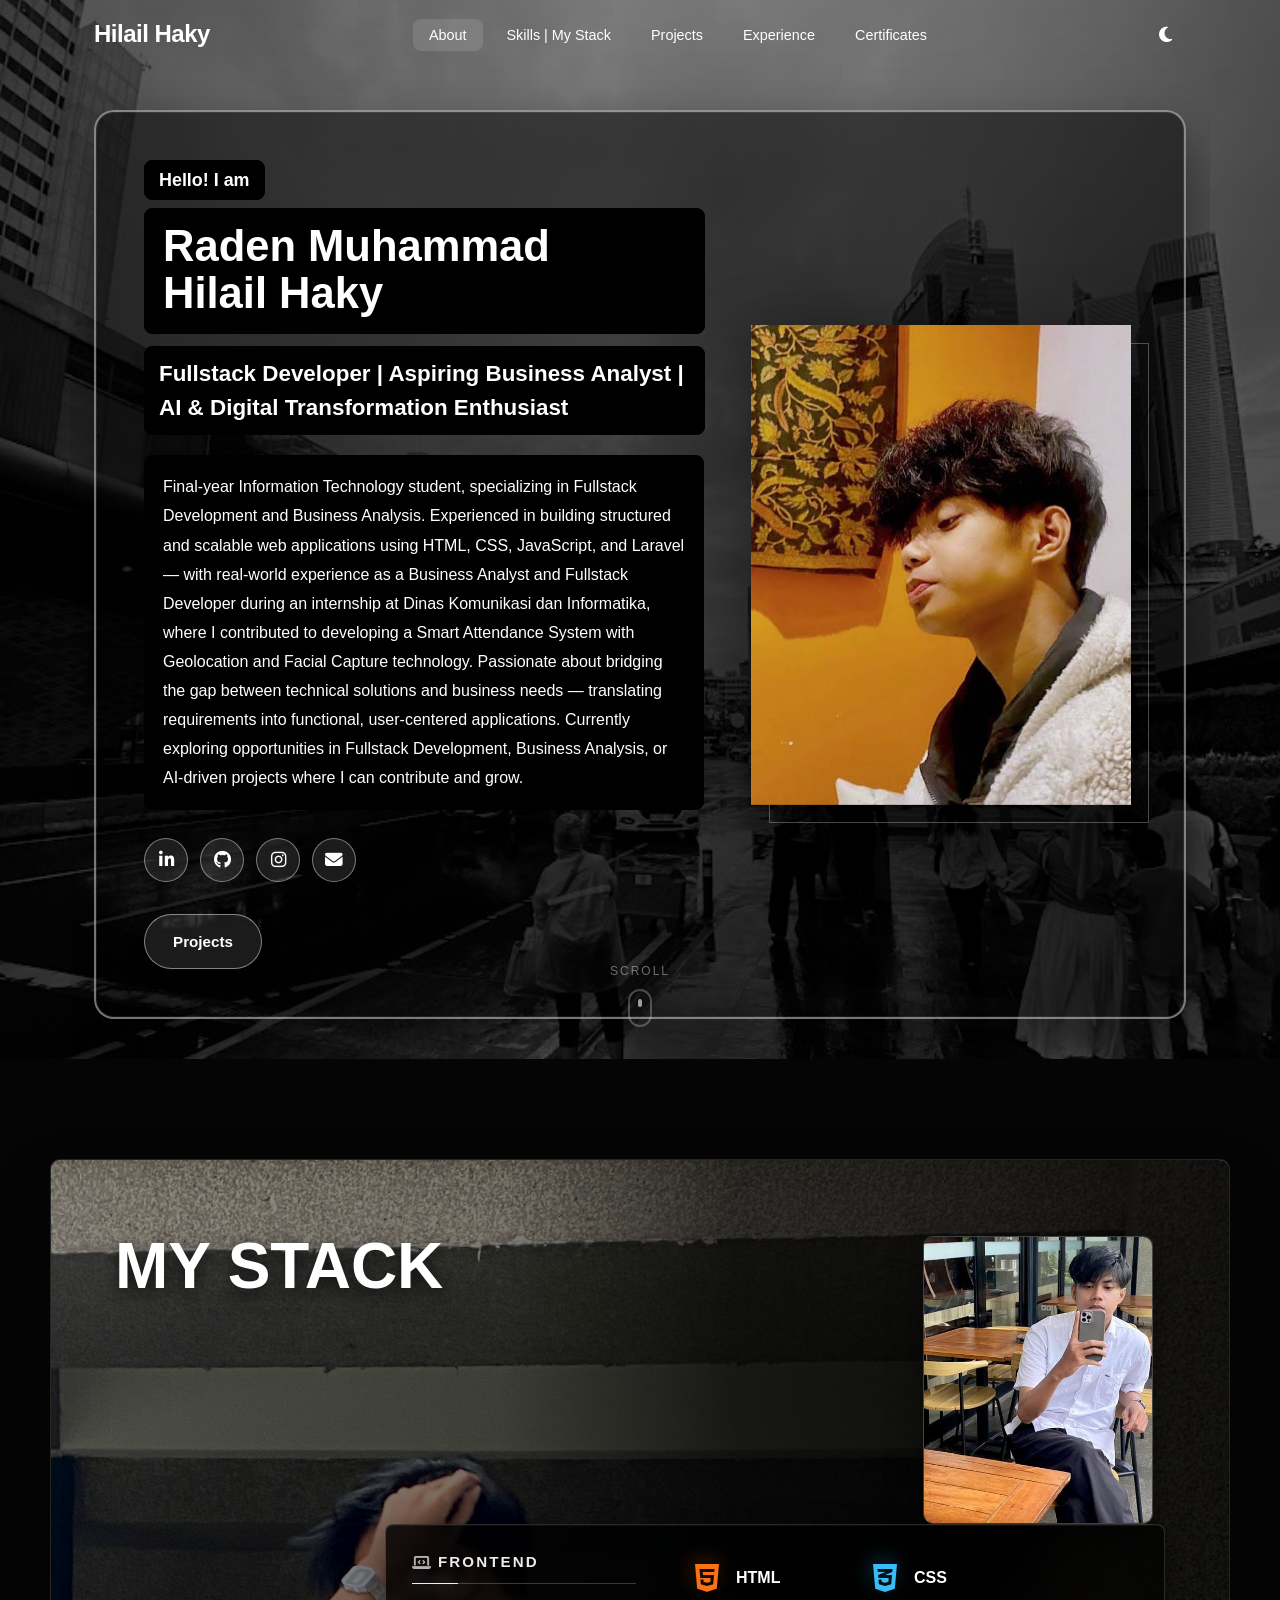
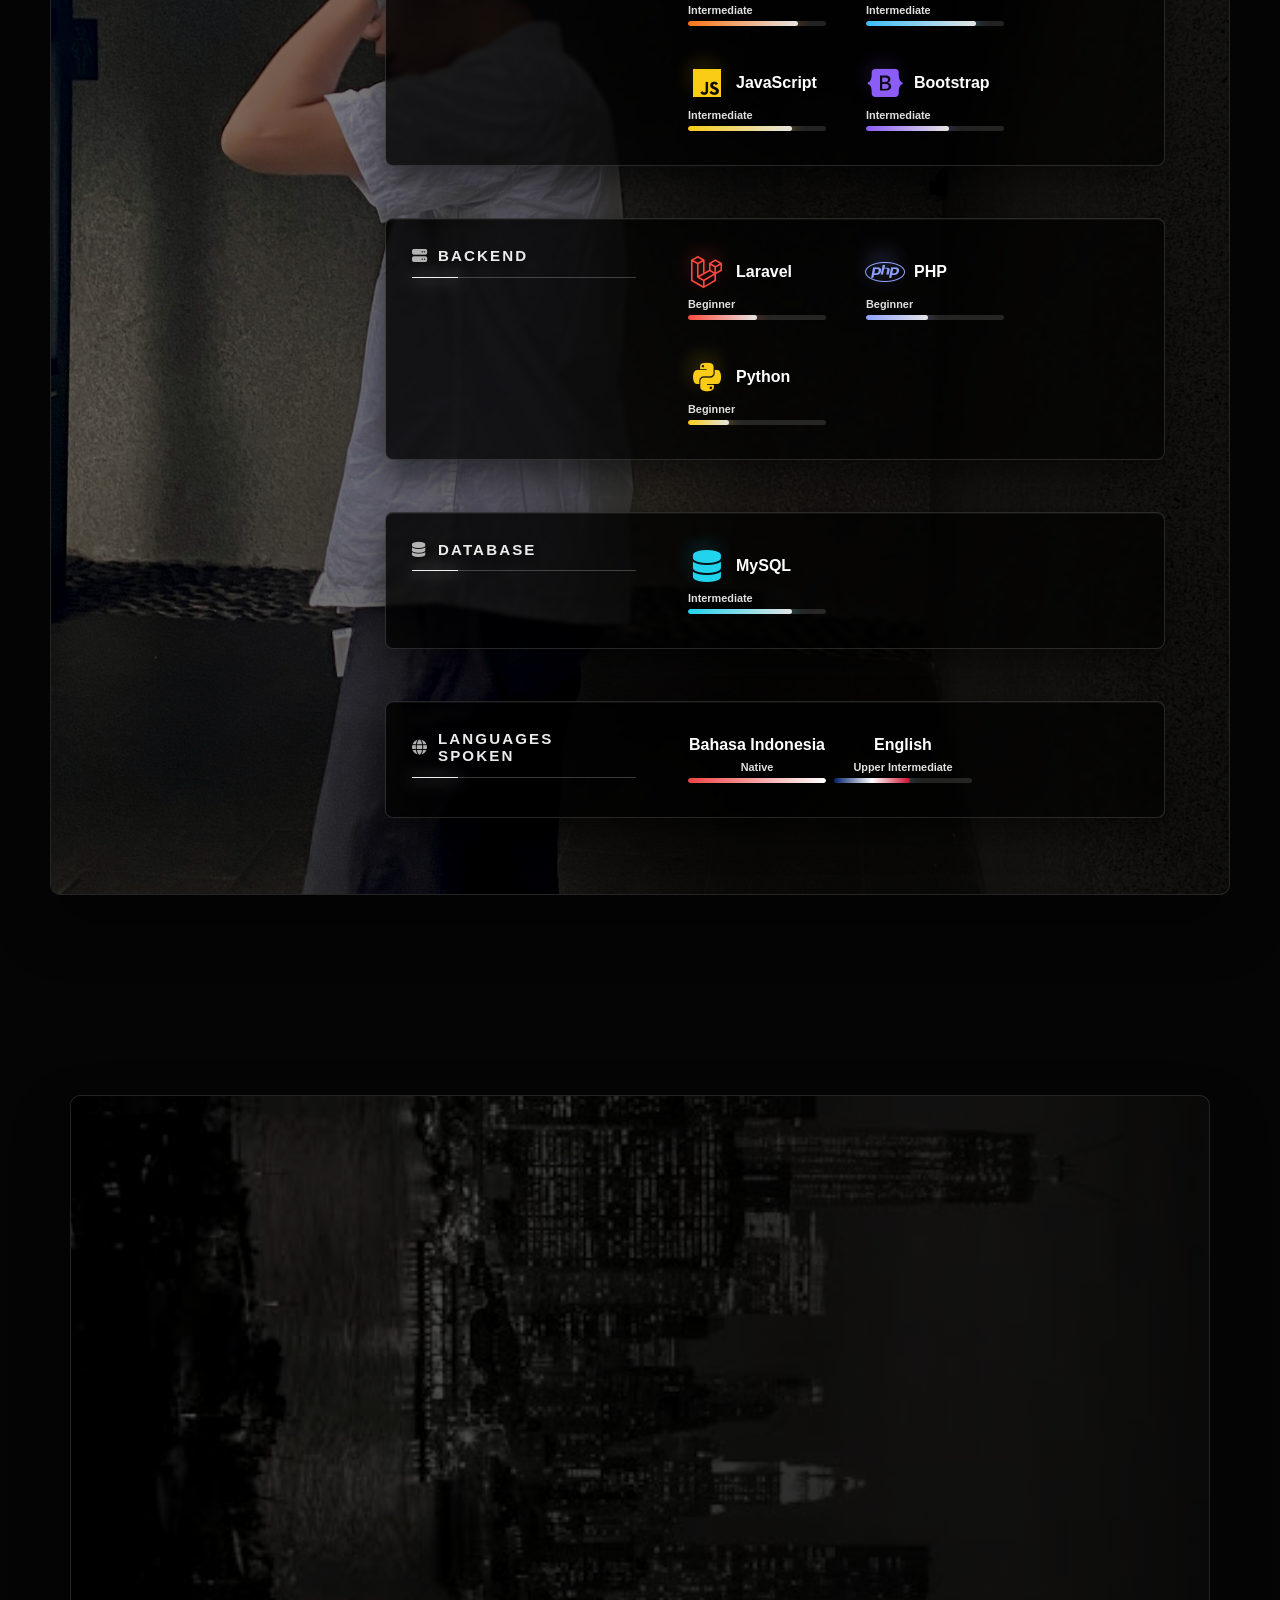
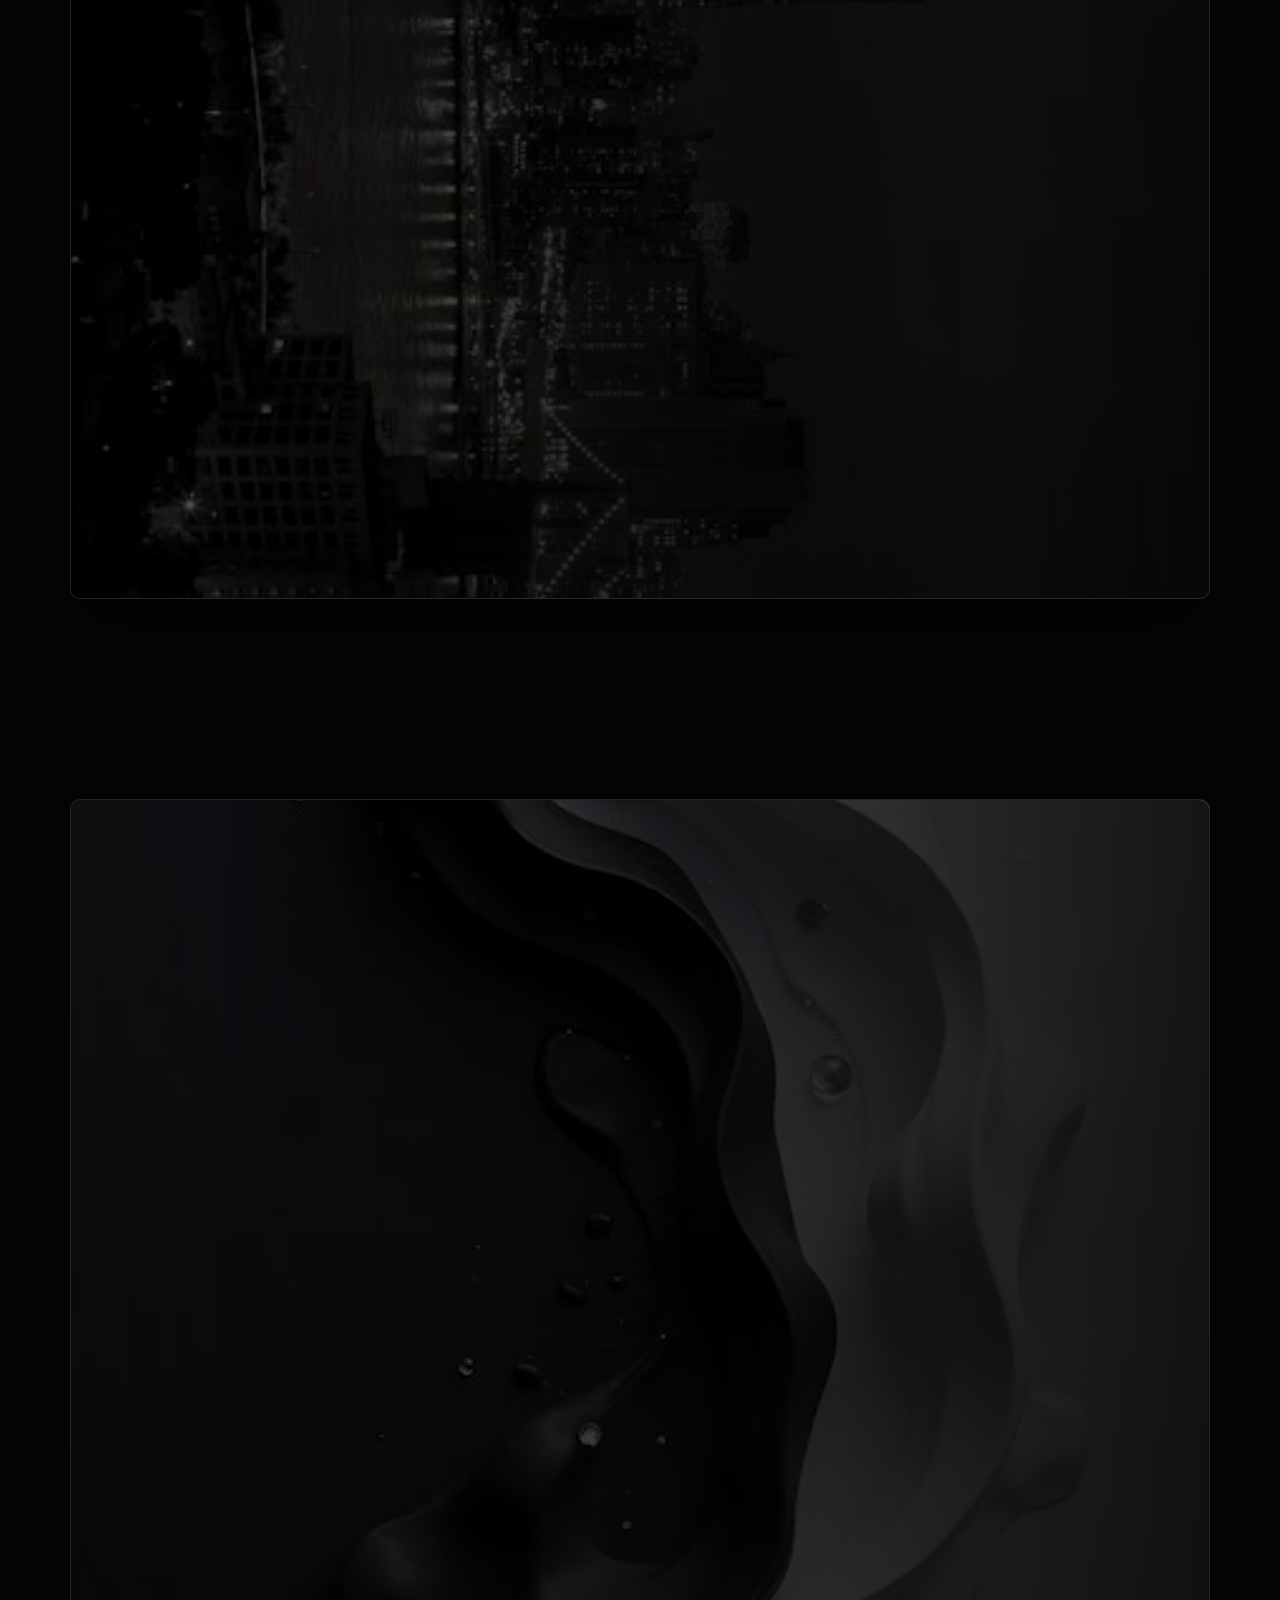
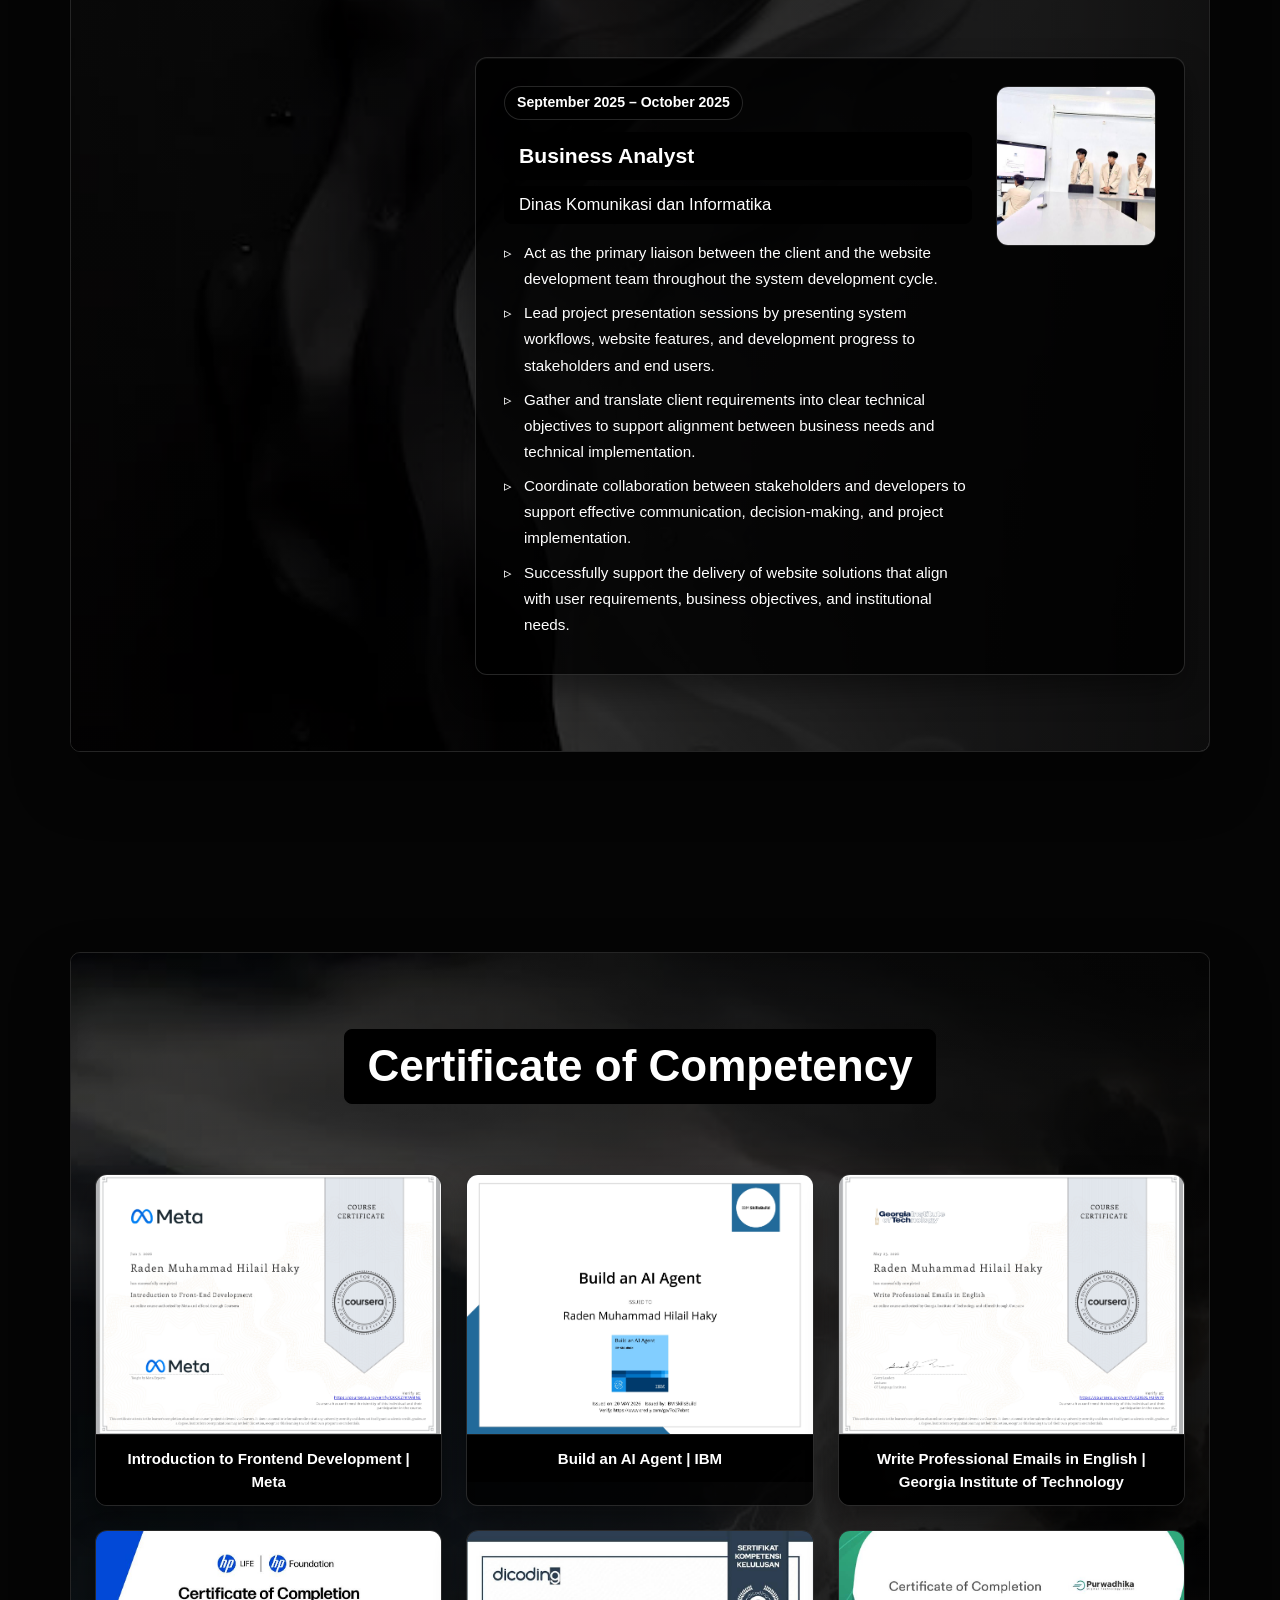
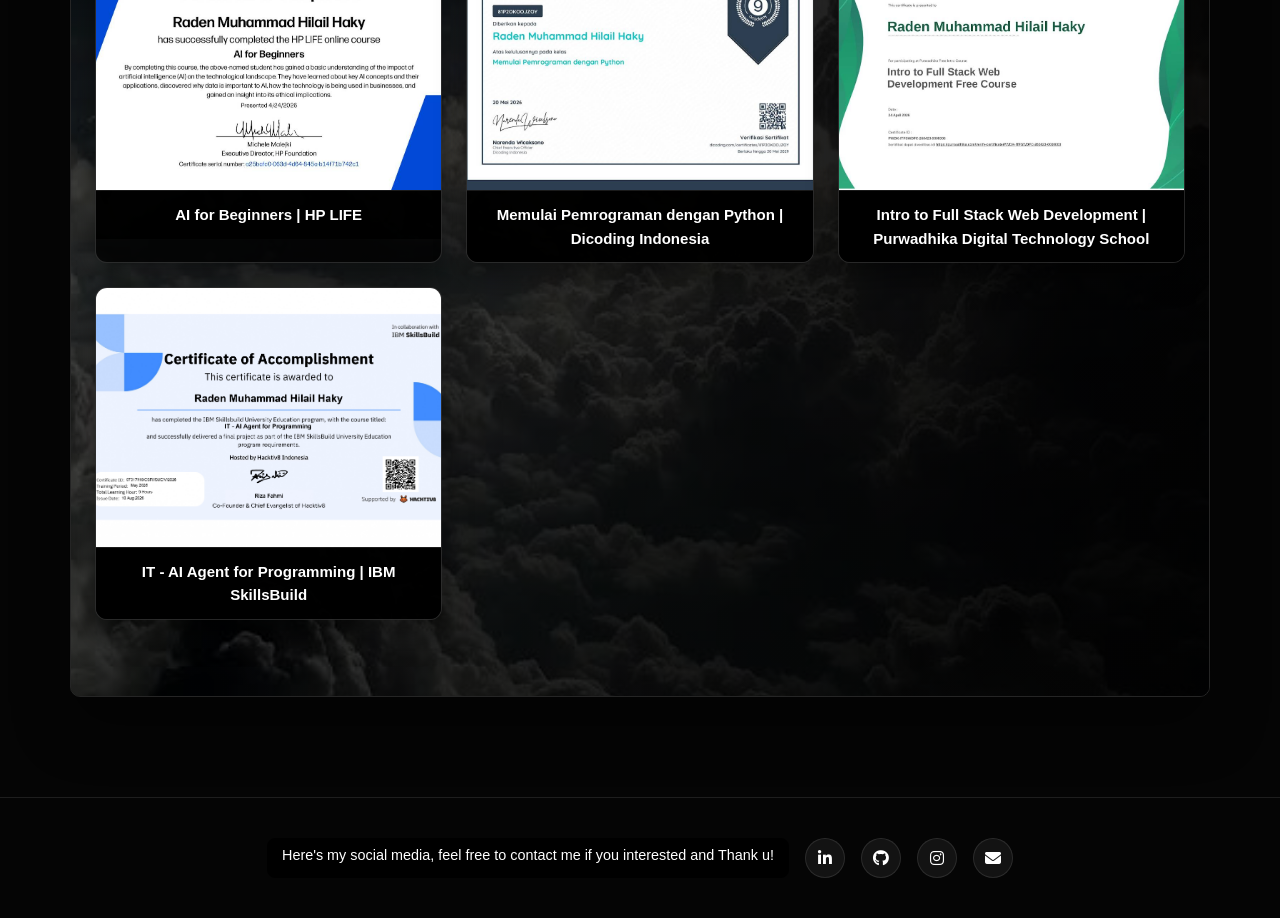
==== commit 1a5006f2: "Tambah sertifikat Hacktivate" ====
--- a/index.html
+++ b/index.html
@@ -104,12 +104,12 @@
           <div class="hero__text">
             <p class="hero__greeting">Hello! I am</p>
             <h1 class="hero__name">Raden Muhammad Hilail Haky</h1>
-            <h2 class="hero__role">Aspiring Business Analyst | Frontend Developer | AI & Digital Transformation Enthusiast</h2>
+            <h2 class="hero__role">Fullstack Developer | Aspiring Business Analyst | AI & Digital Transformation Enthusiast</h2>
             <p class="hero__desc">Final-year Information Technology student,
-specializing in Front-End Development and Business Analysis.
+specializing in Fullstack Development and Business Analysis.
 Experienced in building structured and scalable web applications
 using HTML, CSS, JavaScript, and Laravel — with real-world
-experience as a Business Analyst and Frontend Developer
+experience as a Business Analyst and Fullstack Developer
 during an internship at Dinas Komunikasi dan Informatika, where
 I contributed to developing a Smart Attendance System with
 Geolocation and Facial Capture technology.
@@ -118,7 +118,7 @@
 and business needs — translating requirements into functional,
 user-centered applications.
 
-Currently exploring opportunities in Frontend Development,
+Currently exploring opportunities in Fullstack Development,
 Business Analysis, or AI-driven projects where I can contribute
 and grow.</p>
               
@@ -365,7 +365,7 @@
             <div class="timeline__wrapper">
               <div class="timeline__text">
                 <span class="timeline__period">September 2025 – October 2025</span>
-                <h3 class="timeline__role">Frontend Developer</h3>
+                <h3 class="timeline__role">Fullstack Developer</h3>
                 <h4 class="timeline__company">Dinas Komunikasi dan Informatika</h4>
                 <ul class="timeline__desc">
                   <li>Building responsive, user-focused web interfaces to ensure cross-device compatibility, accessibility, and consistent performance.</li>
@@ -464,7 +464,16 @@
             </div>
             <p class="cert-card__title">Intro to Full Stack Web Development | Purwadhika Digital Technology School</p>
           </div>
-          </div>
+          
+
+         <div class="cert-card reveal" data-full="images/hacktivite.jpg" data-link="https://certificate-and-transcript.s3.ap-southeast-1.amazonaws.com/documents/1ebb832e-77bd-4116-82e9-d669b37c8a77/1786346572843-af92fe6b-ad5d-4591-a33d-1d629b98c7ec.pdf">
+  <img src="images/hacktivite.jpg" alt="IT - AI Agent for Programming | IBM SkillsBuild">
+  <div class="cert-card__overlay">
+    <i class="fas fa-search-plus"></i>
+    <span>Lihat Detail Sertifikat</span>
+  </div>
+  <p class="cert-card__title">IT - AI Agent for Programming | IBM SkillsBuild</p>
+</div>
           
 
 
--- a/style.css
+++ b/style.css
@@ -485,7 +485,7 @@
     position: absolute;
     inset: 0;
     z-index: -2;
-    background-image: url('images/background3.jpeg'), url('images/background1.jpeg');
+    background-image: url('images/back.jpeg'), url('images/background1.jpeg');
     background-size: cover, cover;
     background-position: 54% 34%, 58% 38%;
     background-repeat: no-repeat;
@@ -1631,17 +1631,17 @@
   }
 
   .projects .container::before {
-    background-image: url('images/background3.jpeg');
+    background-image: url('images/background13.jpeg');
     background-position: 50% 34%;
   }
 
   .section.experience > .timeline__wrapper::before {
-    background-image: url('images/background8.jpeg');
+    background-image: url('images/1234.jpeg');
     background-position: 48% 34%;
   }
 
   .certificates .container::before {
-    background-image: url('images/background5.jpeg');
+    background-image: url('images/background12.jpeg');
     background-position: 50% 34%;
   }
 
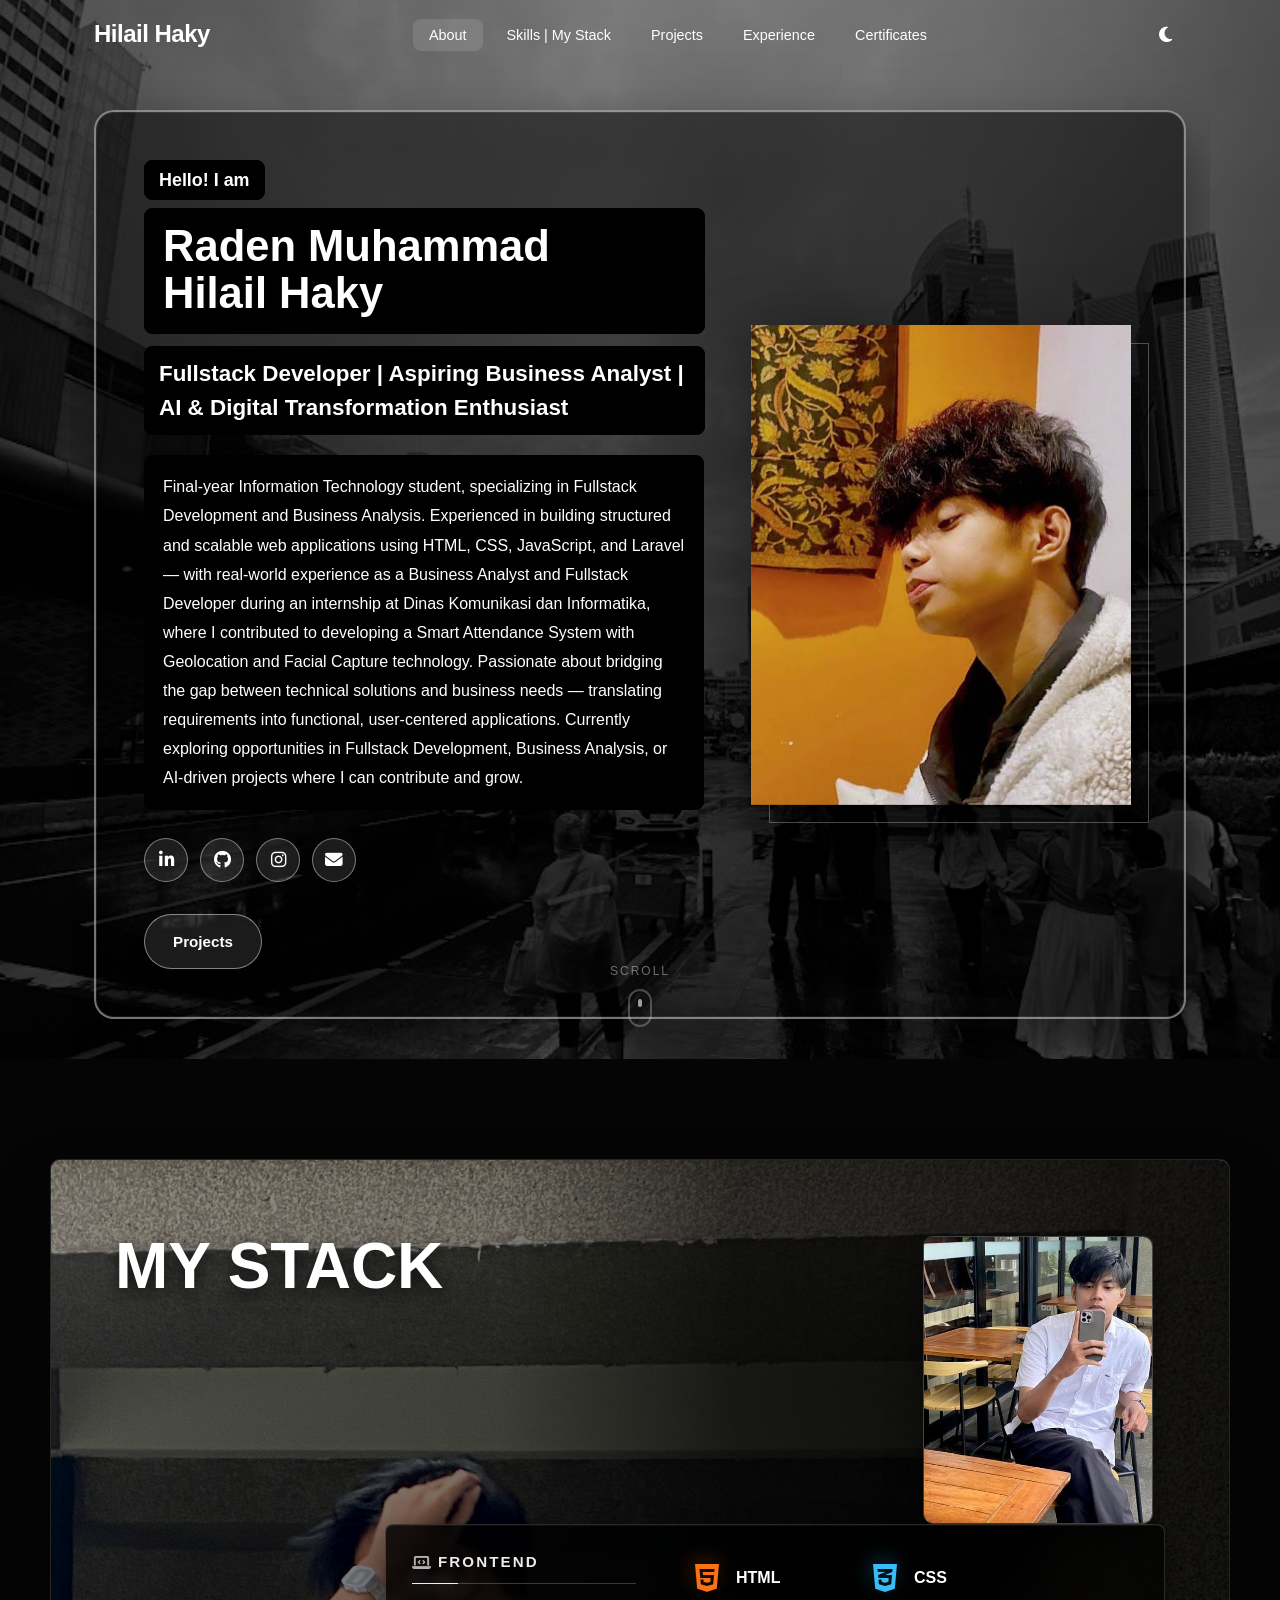
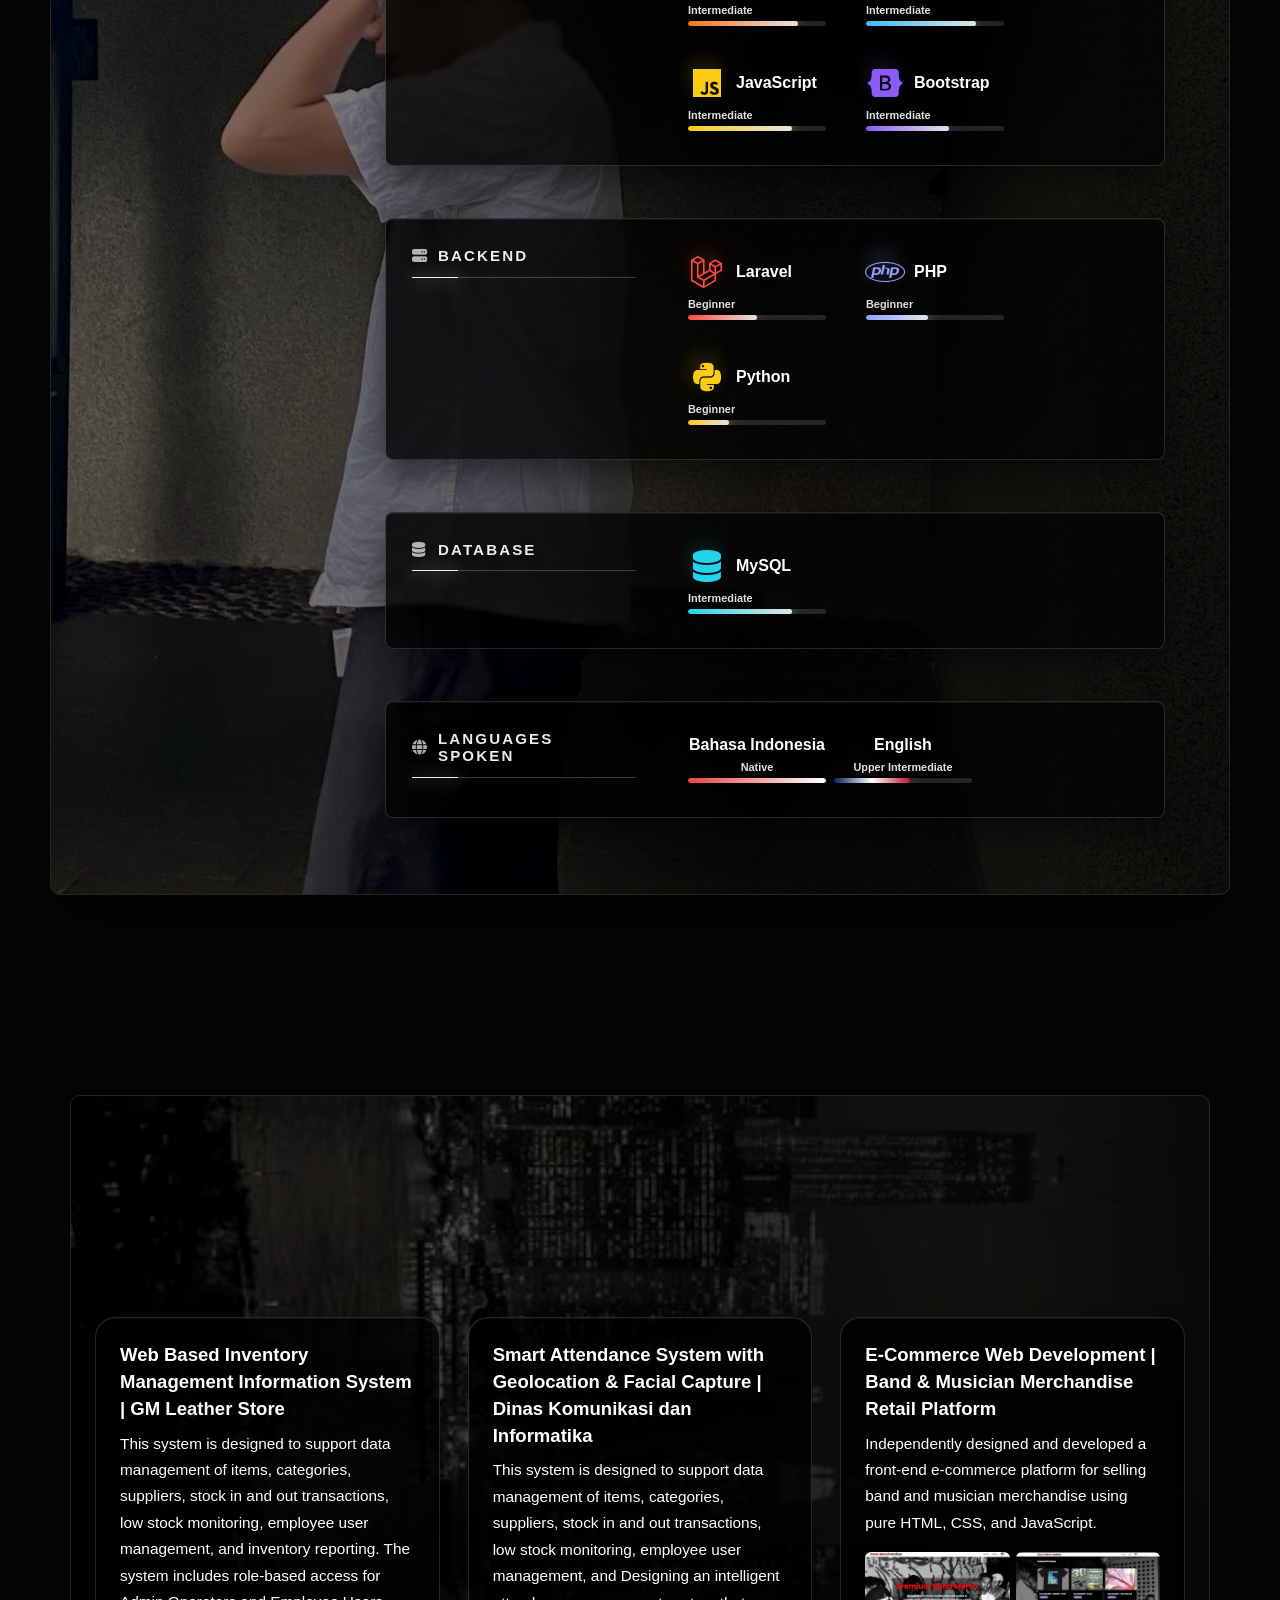
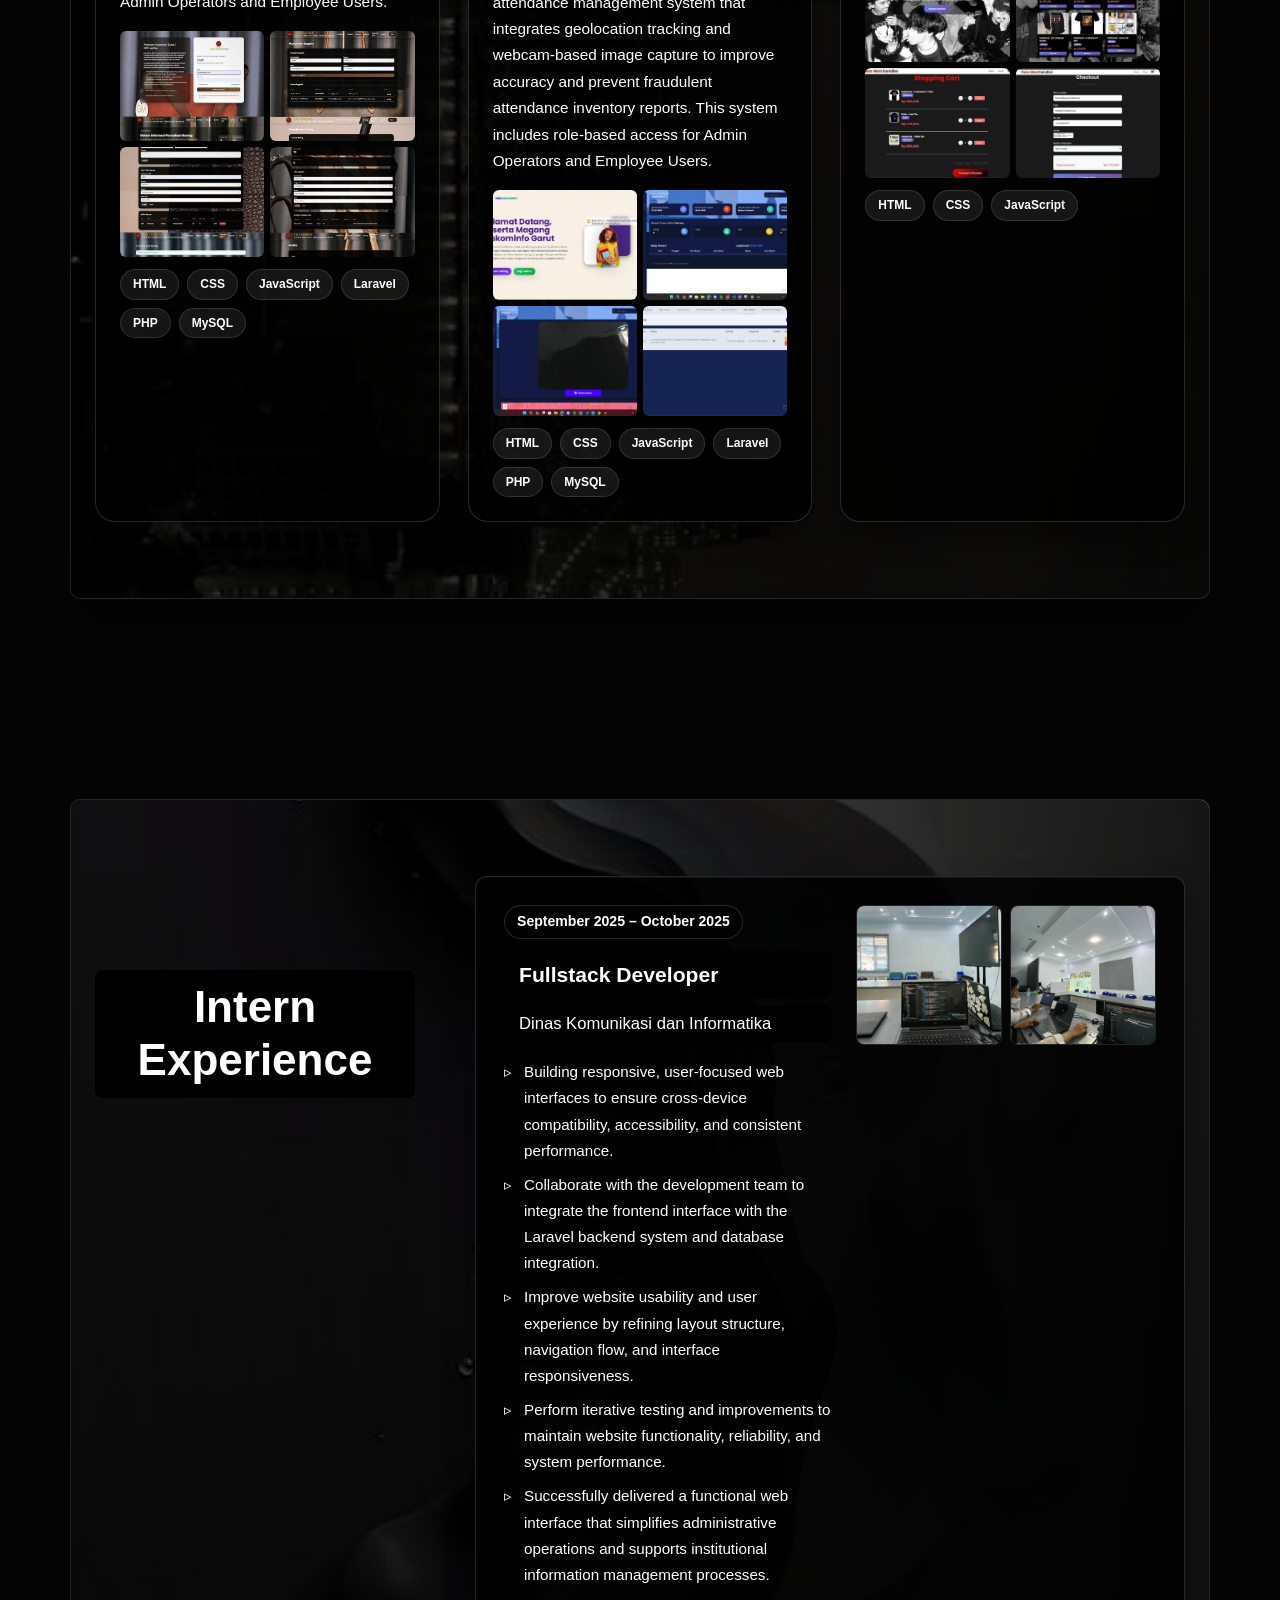
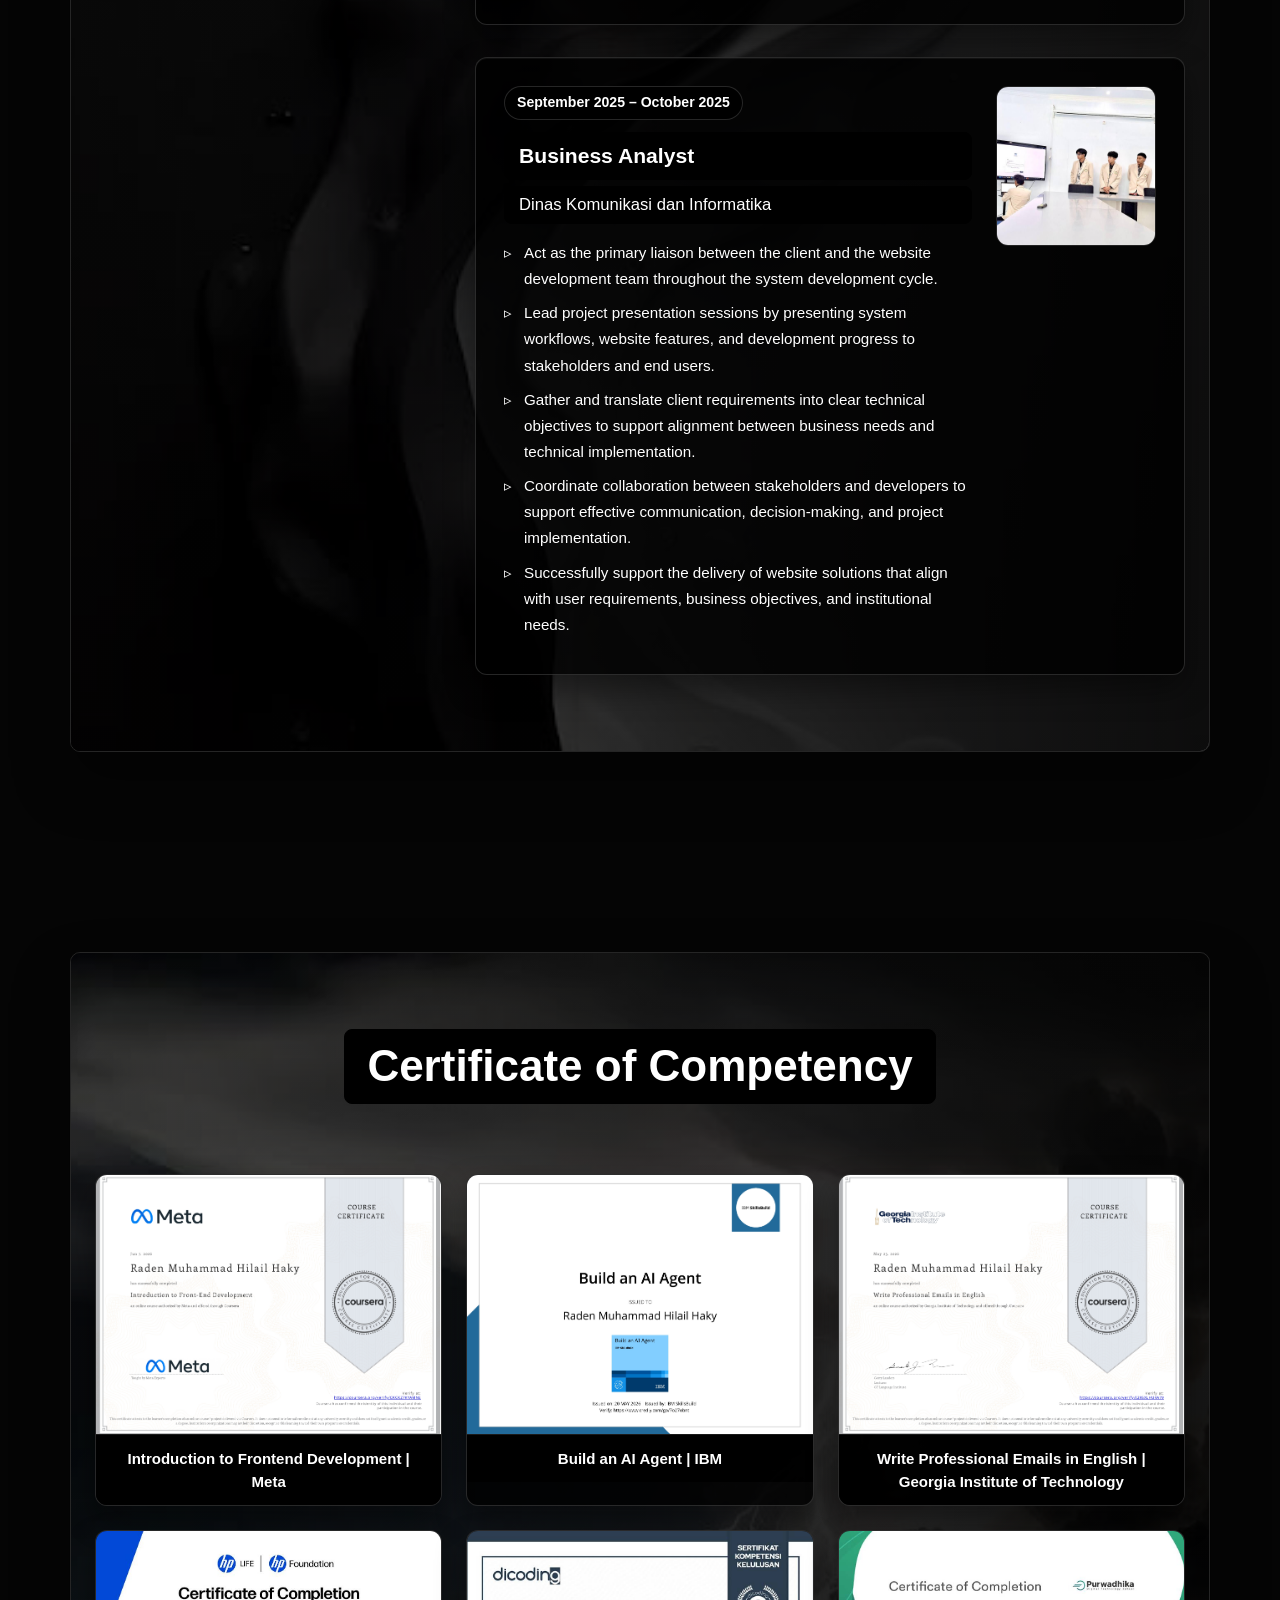
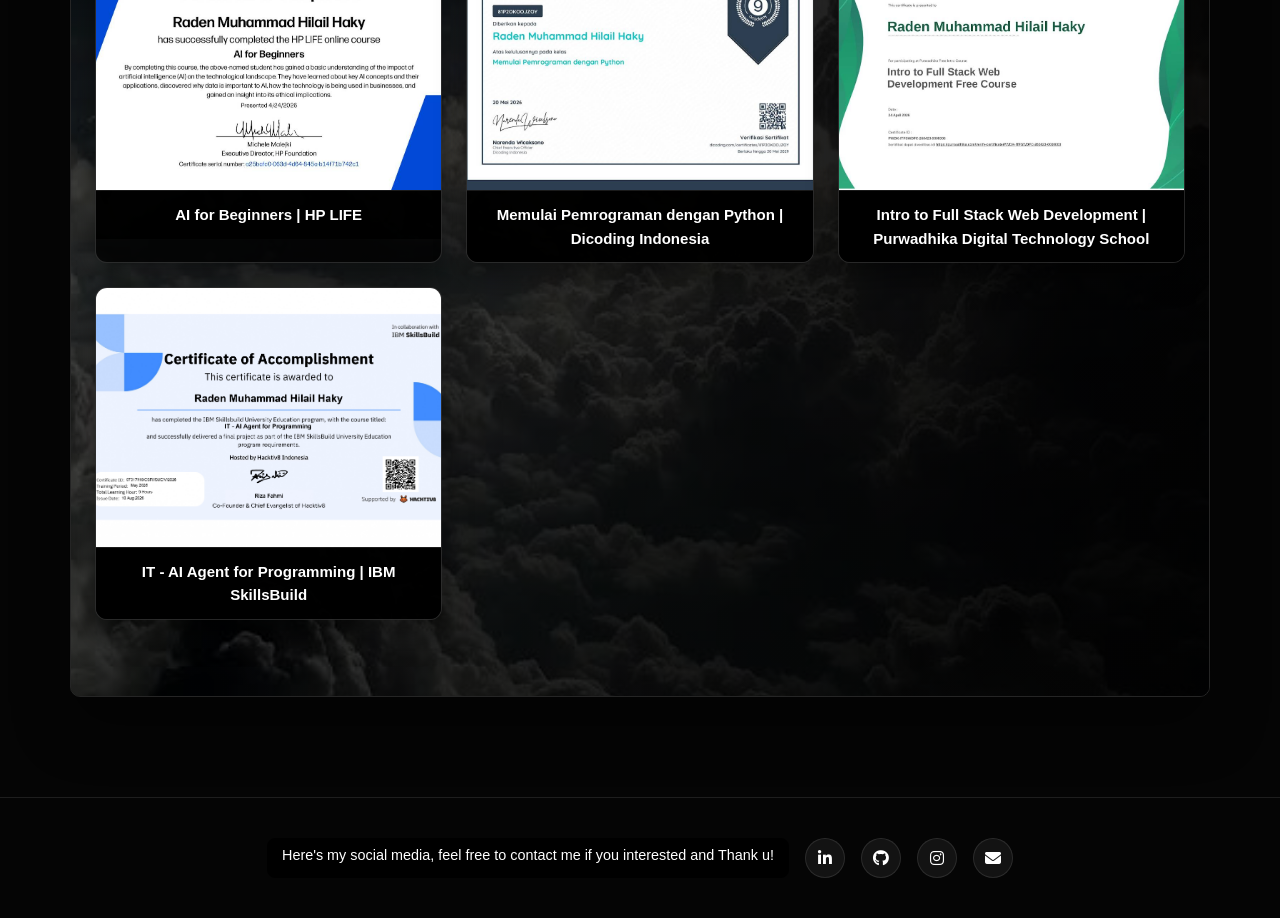
==== commit 3c42b30e: "Tambah Open Graph tag" ====
--- a/index.html
+++ b/index.html
@@ -5,7 +5,12 @@
   <meta name="viewport" content="width=device-width, initial-scale=1.0">
   <meta name="description" content="Portfolio - Raden Muhammad Hilail Haky | Frontend Developer">
   <title>Raden Muhammad Hilail Haky | Portfolio</title>
-
+<meta property="og:type" content="website">
+<meta property="og:url" content="https://hilailhaky.netlify.app/">
+<meta property="og:title" content="Raden Muhammad Hilail Haky | Portfolio">
+<meta property="og:description" content="Business Analyst & Frontend Developer. Web projects, internship experience, and certificates.">
+<meta property="og:image" content="https://hilailhaky.netlify.app/images/AING.jpg">
+<meta name="twitter:card" content="summary_large_image">
   <!-- Font Awesome Icons -->
   <link rel="stylesheet" href="https://cdnjs.cloudflare.com/ajax/libs/font-awesome/6.5.1/css/all.min.css">
 
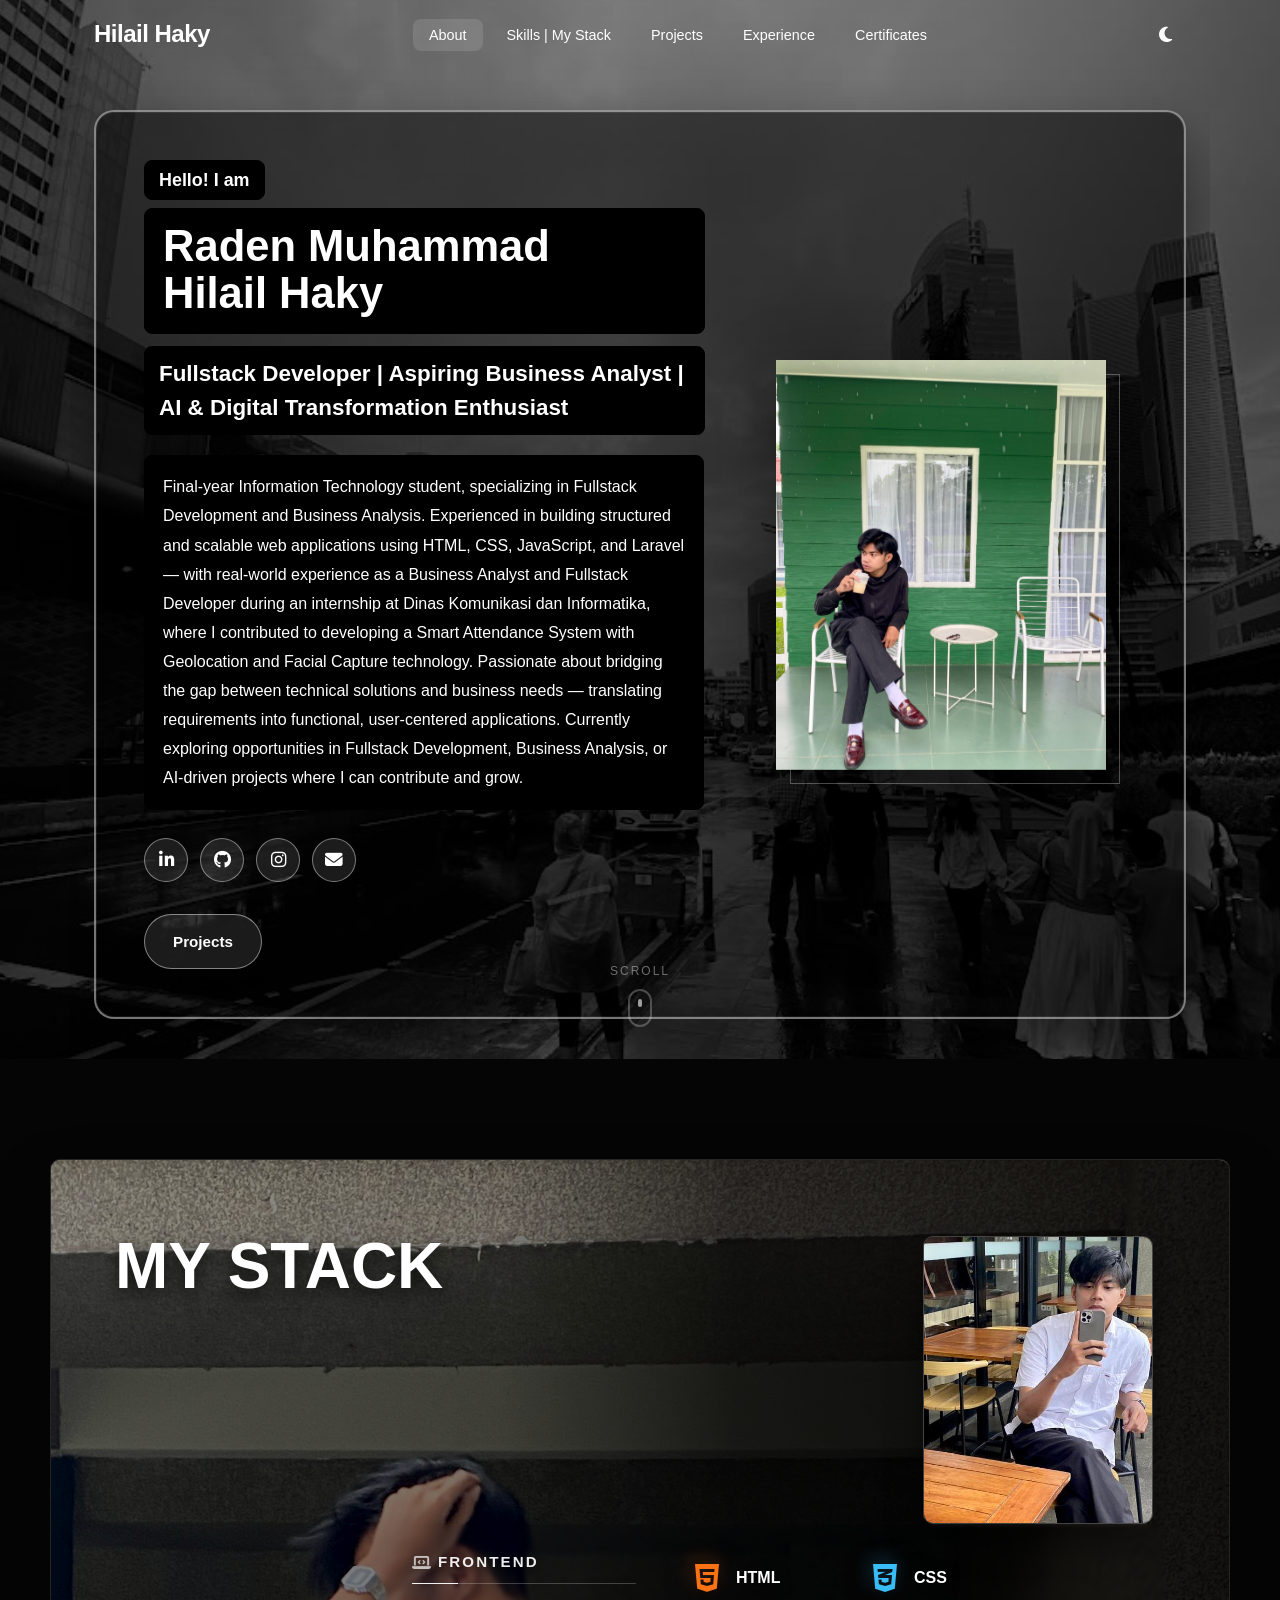
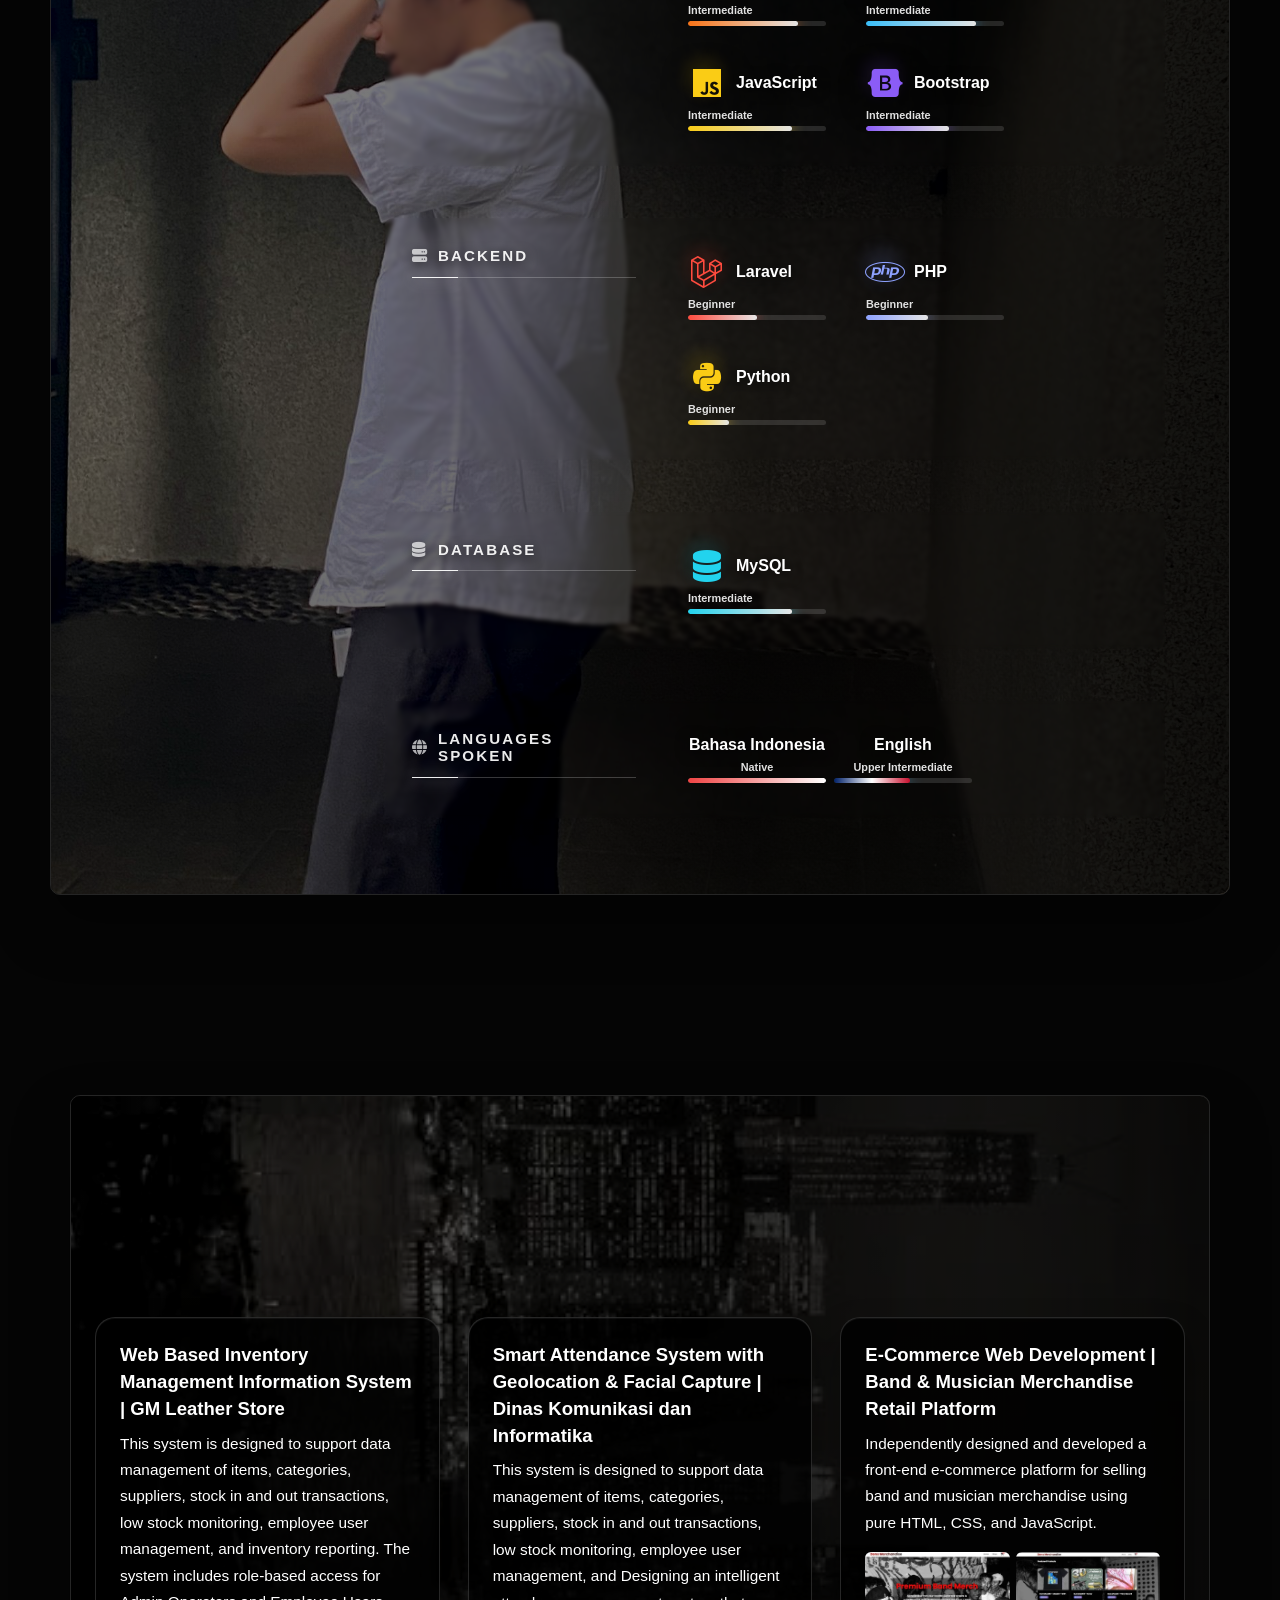
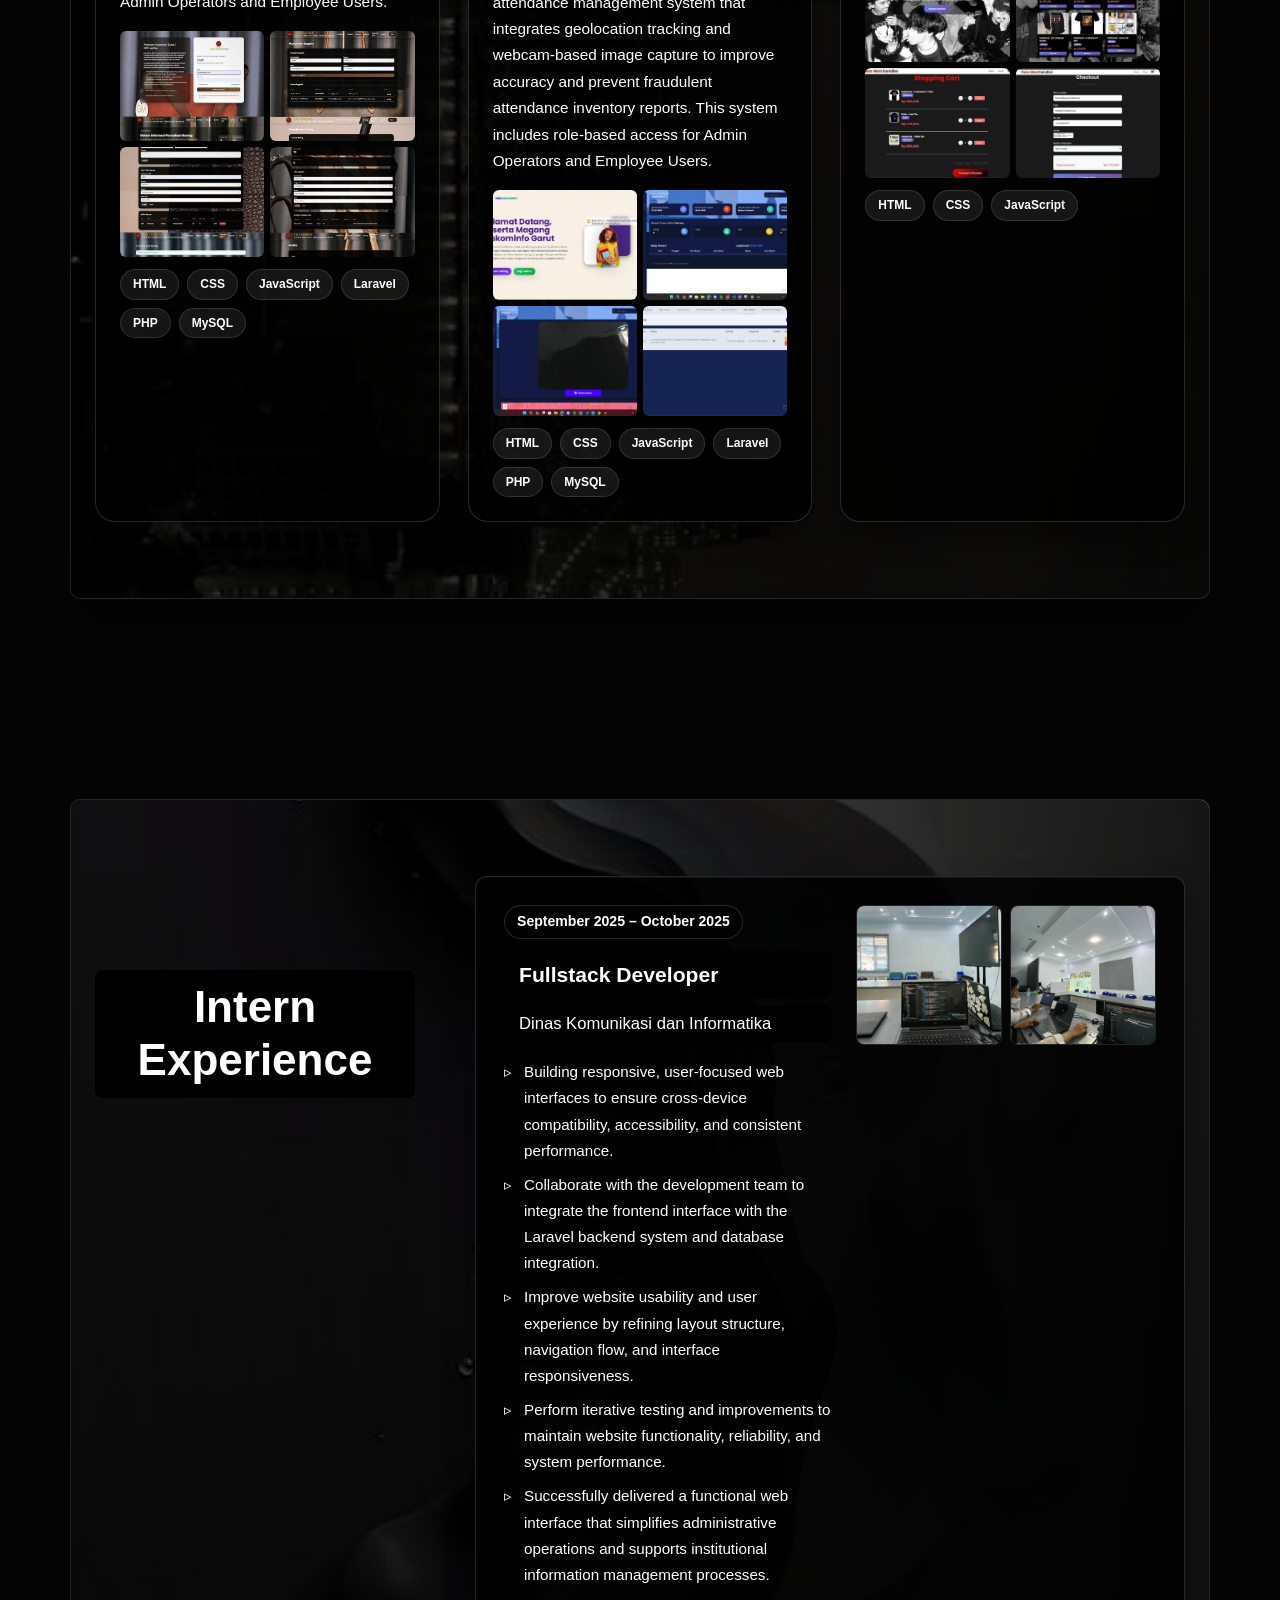
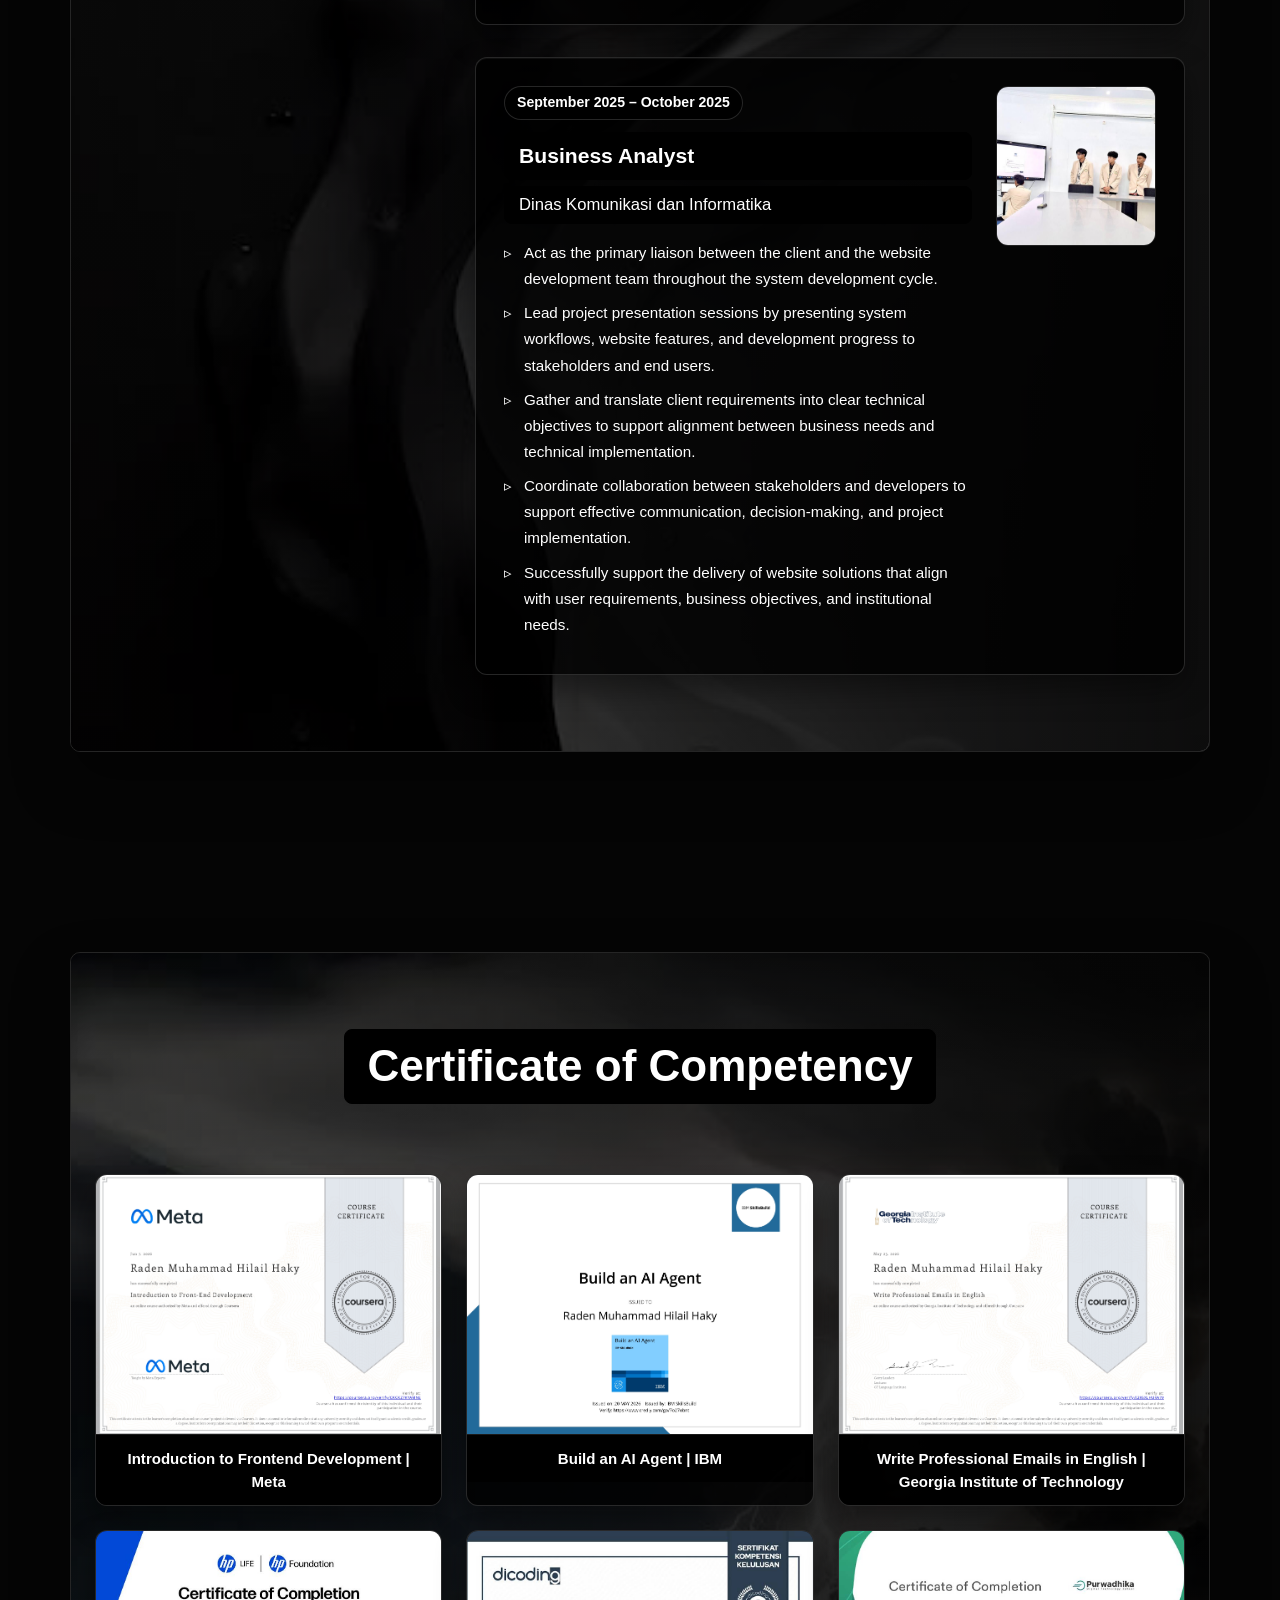
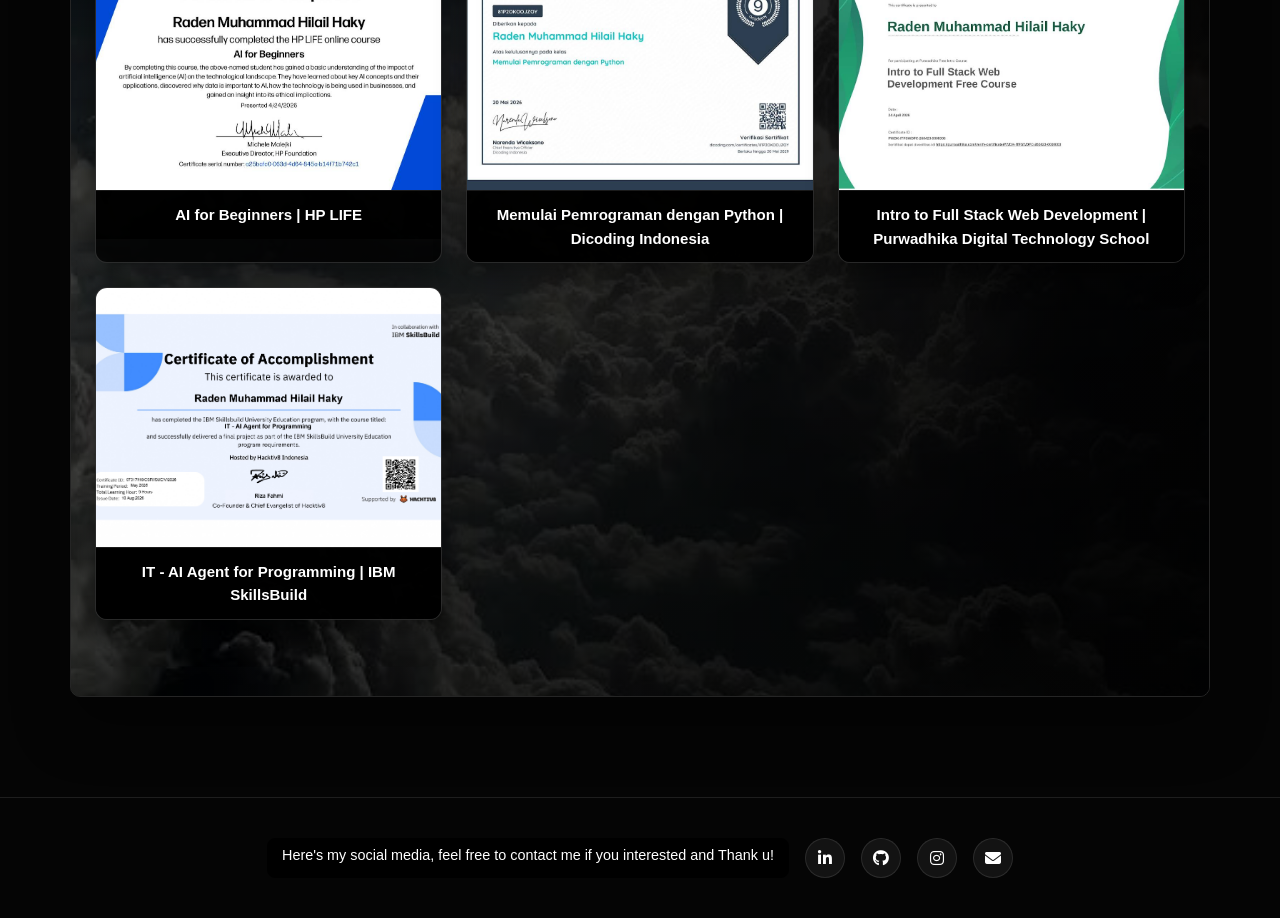
==== commit b5c2d820: "Update portfolio profile photo" ====
--- a/index.html
+++ b/index.html
@@ -9,7 +9,7 @@
 <meta property="og:url" content="https://hilailhaky.netlify.app/">
 <meta property="og:title" content="Raden Muhammad Hilail Haky | Portfolio">
 <meta property="og:description" content="Business Analyst & Frontend Developer. Web projects, internship experience, and certificates.">
-<meta property="og:image" content="https://hilailhaky.netlify.app/images/AING.jpg">
+<meta property="og:image" content="https://hilailhaky.netlify.app/images/hilail.jpeg">
 <meta name="twitter:card" content="summary_large_image">
   <!-- Font Awesome Icons -->
   <link rel="stylesheet" href="https://cdnjs.cloudflare.com/ajax/libs/font-awesome/6.5.1/css/all.min.css">
@@ -149,7 +149,7 @@
 
           <div class="hero__image-wrapper">
             <div class="hero__image-ring" tabindex="0" role="button" aria-label="">
-              <img src="images/AING.jpg" alt="Foto Profil Raden Muhammad Hilail Haky" class="hero__image">
+              <img src="images/hilail.jpeg" alt="Foto Profil Raden Muhammad Hilail Haky" class="hero__image">
             </div>
           </div>
         </div>
--- a/style.css
+++ b/style.css
@@ -765,8 +765,8 @@
   /* Foto profil: bentuk asimetris — tidak bulat, tidak kotak biasa */
   .hero__image-ring {
     position: relative;
-    width: clamp(260px, 31vw, 380px);
-    height: clamp(330px, 40vw, 480px);
+    width: clamp(230px, 27vw, 330px);
+    height: clamp(295px, 34vw, 410px);
     padding: 0;
     background: none;
     box-shadow: 0 24px 70px rgba(0, 0, 0, 0.48);
@@ -782,7 +782,7 @@
   .hero__image-ring::before {
     content: '';
     position: absolute;
-    inset: 18px -18px -18px 18px;
+    inset: 14px -14px -14px 14px;
     border: 1px solid rgba(255, 255, 255, 0.28);
     border-radius: 0;
     transform: translateZ(-16px);
@@ -830,7 +830,7 @@
     width: 100%;
     height: 100%;
     object-fit: cover;
-    object-position: center center;
+    object-position: 28% 68%;
     /* Bentuk organik asimetris — bukan bulat, bukan kotak */
     border-radius: 0;
     border: none;
@@ -1480,8 +1480,8 @@
     .hero__social, .hero__cta { justify-content: center; }
     .hero__image-wrapper { order: -1; }
     .hero__image-ring {
-      width: min(78vw, 340px);
-      height: min(96vw, 430px);
+      width: min(72vw, 300px);
+      height: min(88vw, 380px);
     }
     .hero__scroll { display: none; }
 
@@ -1541,8 +1541,8 @@
 
     .hero__desc { font-size: 0.96rem; line-height: 1.78; }
     .hero__image-ring {
-      width: min(78vw, 292px);
-      height: min(98vw, 370px);
+      width: min(70vw, 260px);
+      height: min(86vw, 330px);
     }
 
     .hero__cta { flex-direction: column; width: 100%; }
